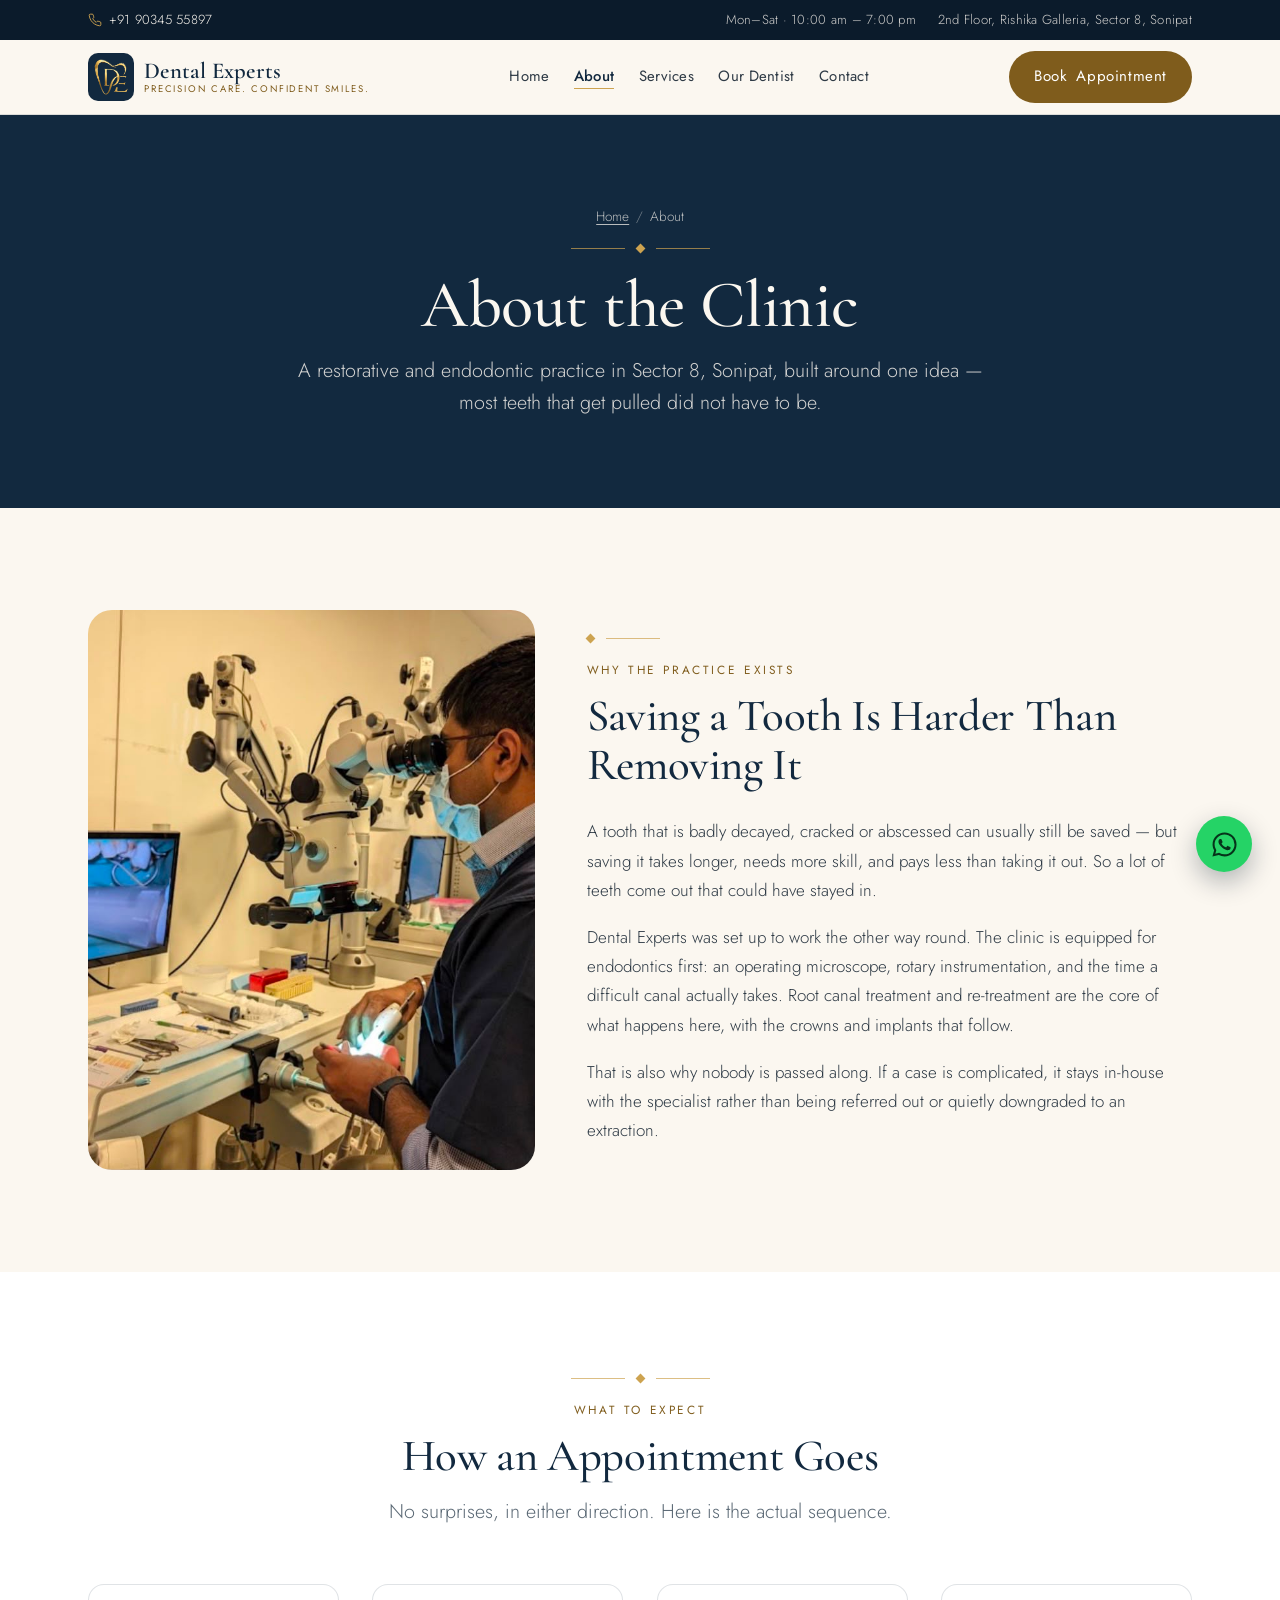
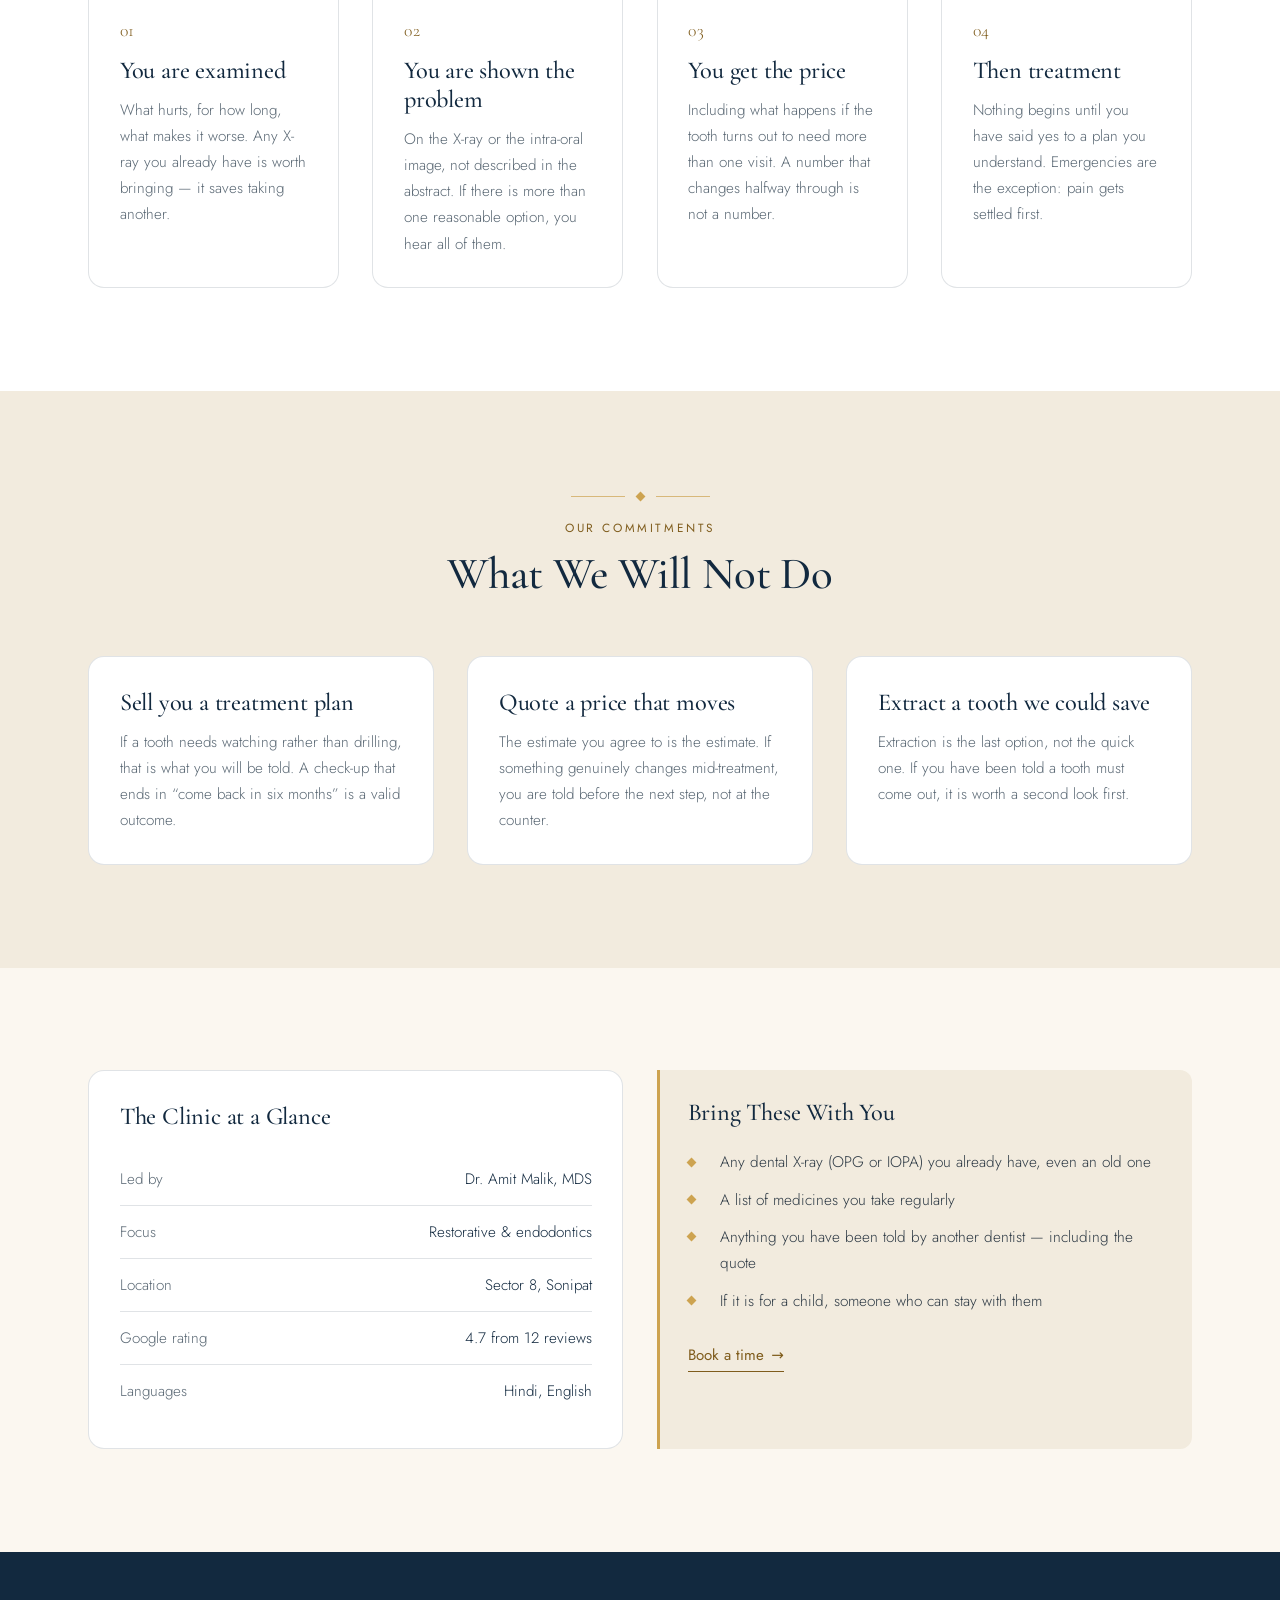
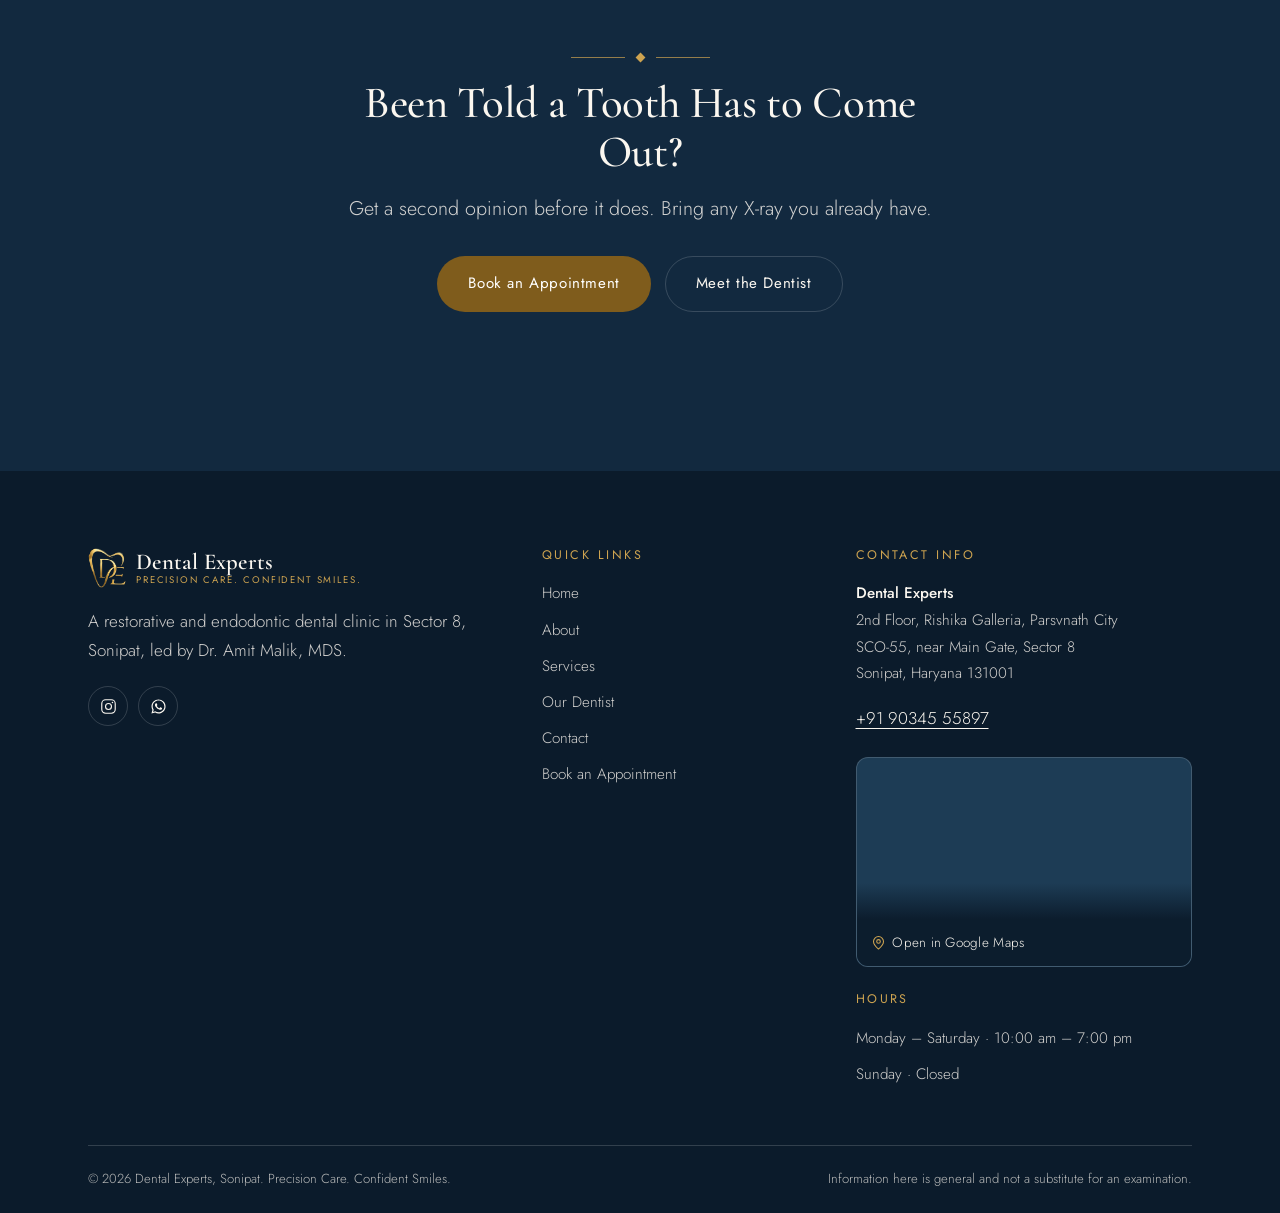
==== about.html @ a430b3c4 "Stop the header crowding on phones Brand + "Book Appointment" + burger came to more than a phone vie" ====
<!DOCTYPE html>
<html lang="en">
<head>
<meta charset="utf-8">
<meta name="viewport" content="width=device-width, initial-scale=1">
<title>About Dental Experts | Sector 8, Sonipat</title>
<meta name="description" content="A restorative and endodontic dental clinic in Sector 8, Sonipat. How we work and what a first appointment looks like.">
<meta name="theme-color" content="#12293F">
<link rel="canonical" href="https://sonipatdentalexperts.com/about.html">

<meta property="og:type" content="website">
<meta property="og:site_name" content="Dental Experts">
<meta property="og:title" content="About Dental Experts | Sector 8, Sonipat">
<meta property="og:description" content="A restorative and endodontic dental clinic in Sector 8, Sonipat. How we work and what a first appointment looks like.">
<meta property="og:url" content="https://sonipatdentalexperts.com/about.html">
<meta property="og:image" content="https://sonipatdentalexperts.com/assets/img/og-card.png">
<meta property="og:image:width" content="1200">
<meta property="og:image:height" content="630">
<meta name="twitter:card" content="summary_large_image">
<meta name="twitter:title" content="About Dental Experts | Sector 8, Sonipat">
<meta name="twitter:description" content="A restorative and endodontic dental clinic in Sector 8, Sonipat. How we work and what a first appointment looks like.">
<meta name="twitter:image" content="https://sonipatdentalexperts.com/assets/img/og-card.png">

<link rel="icon" href="assets/img/favicon.png" sizes="48x48">
<link rel="apple-touch-icon" href="assets/img/apple-touch-icon.png">

<!-- Marks that scripting is live. The scroll-reveal CSS is gated on this, so
     if JS never runs the page renders normally instead of staying blank. -->
<script>document.documentElement.className += ' js';</script>

<link rel="preconnect" href="https://fonts.googleapis.com">
<link rel="preconnect" href="https://fonts.gstatic.com" crossorigin>
<link rel="stylesheet" href="https://fonts.googleapis.com/css2?family=Cormorant+Garamond:ital,wght@0,400;0,500;0,600;1,400&family=Jost:wght@300;400;500&display=swap">
<link rel="stylesheet" href="assets/css/site.css">
<script src="assets/js/config.js" defer></script>
<script src="assets/js/site.js" defer></script>

<script type="application/ld+json">
{
  "@context": "https://schema.org",
  "@type": "BreadcrumbList",
  "itemListElement": [
    { "@type": "ListItem", "position": 1, "name": "Home", "item": "https://sonipatdentalexperts.com/" },
    { "@type": "ListItem", "position": 2, "name": "About", "item": "https://sonipatdentalexperts.com/about.html" }
  ]
}
</script>
</head>

<body>
<!-- Icon sprite. The five-star row repeats a dozen times across the site;
     defining the path once and referencing it keeps the markup readable. -->
<svg width="0" height="0" style="position:absolute" aria-hidden="true" focusable="false">
  <symbol id="i-star" viewBox="0 0 20 20"><path d="m10 1.6 2.6 5.3 5.8.8-4.2 4.1 1 5.8-5.2-2.7-5.2 2.7 1-5.8L1.6 7.7l5.8-.8L10 1.6Z"/></symbol>
</svg>
<a class="skip" href="#main">Skip to content</a>

<!-- ===================== TOP BAR ===================== -->
<div class="topbar">
  <div class="shell">
    <a href="tel:+919034555897">
      <svg viewBox="0 0 24 24" fill="none" stroke="currentColor" stroke-width="1.6" aria-hidden="true"><path d="M22 16.9v3a2 2 0 0 1-2.2 2 19.8 19.8 0 0 1-8.6-3.1 19.5 19.5 0 0 1-6-6A19.8 19.8 0 0 1 2.1 4.2 2 2 0 0 1 4.1 2h3a2 2 0 0 1 2 1.7c.1 1 .4 1.9.7 2.8a2 2 0 0 1-.5 2.1L8.1 9.9a16 16 0 0 0 6 6l1.3-1.3a2 2 0 0 1 2.1-.4c.9.3 1.8.6 2.8.7a2 2 0 0 1 1.7 2Z"/></svg>
      +91 90345 55897
    </a>
    <div class="tb-r">
      <span>Mon&ndash;Sat &middot; 10:00 am &ndash; 7:00 pm</span>
      <span>2nd Floor, Rishika Galleria, Sector 8, Sonipat</span>
    </div>
  </div>
</div>

<!-- ===================== HEADER ===================== -->
<header class="hdr">
  <div class="shell">
    <a class="brand" href="index.html" aria-label="Dental Experts &mdash; home">
      <img class="brand-mark" src="assets/img/logo-mark.png" alt="" width="128" height="135" decoding="async">
      <span class="brand-tx"><b>Dental Experts</b><span>Precision Care. Confident Smiles.</span></span>
    </a>

    <nav class="nav" aria-label="Main">
      <a href="index.html" data-nav="home">Home</a>
      <a href="about.html" data-nav="about" aria-current="page">About</a>
      <a href="services.html" data-nav="services">Services</a>
      <a href="founder.html" data-nav="founder">Our Dentist</a>
      <a href="contact.html" data-nav="contact">Contact</a>
    </nav>

    <a class="btn btn-gold hdr-cta" href="contact.html#book" aria-label="Book Appointment" style="min-height:46px;padding:12px 24px">Book<span class="cta-rest"> Appointment</span></a>

    <button class="burger" id="drawer-open" type="button" aria-expanded="false" aria-controls="drawer" aria-label="Open menu">
      <i></i><i></i><i></i>
    </button>
  </div>
</header>

<!-- ===================== DRAWER ===================== -->
<div class="drawer" id="drawer" aria-hidden="true" role="dialog" aria-modal="true" aria-label="Site menu">
  <div class="drawer-top">
    <span class="brand">
      <img class="brand-mark" src="assets/img/logo-mark.png" alt="" width="128" height="135" decoding="async">
      <span class="brand-tx"><b>Dental Experts</b><span>Precision Care. Confident Smiles.</span></span>
    </span>
    <button class="drawer-close" id="drawer-close" type="button" aria-label="Close menu">&times;</button>
  </div>

  <nav class="drawer-nav" aria-label="Main">
    <a href="index.html" data-dnav="home">Home</a>
    <a href="about.html" data-dnav="about" aria-current="page">About</a>
    <a href="services.html" data-dnav="services">Services</a>
    <a href="founder.html" data-dnav="founder">Our Dentist</a>
    <a href="contact.html" data-dnav="contact">Contact</a>
  </nav>

  <div class="drawer-foot">
    <a href="tel:+919034555897">+91 90345 55897</a>
    <span>2nd Floor, Rishika Galleria, Sector 8, Sonipat</span>
    <a href="https://www.instagram.com/dentalexperts.sonipat/" target="_blank" rel="noopener">Instagram</a>
  </div>
</div>

<main id="main">

  <section class="banner">
    <div class="shell">
      <p class="crumb"><a href="index.html">Home</a><i>/</i>About</p>
      <div class="orn" aria-hidden="true"><i></i></div>
      <h1 class="d1">About the Clinic</h1>
      <p class="lede">A restorative and endodontic practice in Sector 8, Sonipat, built around one idea &mdash; most teeth that get pulled did not have to be.</p>
    </div>
  </section>

  <!-- ===================== STORY ===================== -->
  <section class="band bg-ivory">
    <div class="shell">
      <div class="team rev">
        <figure class="team-fig">
          <img src="assets/img/clinic-microscope.jpg" alt="Dr. Amit Malik working at the dental operating microscope" width="1170" height="867" fetchpriority="high" style="aspect-ratio:4/5">
        </figure>

        <div>
          <div class="orn orn-l" aria-hidden="true"><i></i></div>
          <p class="eyebrow">Why the practice exists</p>
          <h2 class="d2" style="margin-bottom:.6em">Saving a Tooth Is Harder Than Removing It</h2>
          <p>A tooth that is badly decayed, cracked or abscessed can usually still be saved &mdash; but saving it takes longer, needs more skill, and pays less than taking it out. So a lot of teeth come out that could have stayed in.</p>
          <p>Dental Experts was set up to work the other way round. The clinic is equipped for endodontics first: an operating microscope, rotary instrumentation, and the time a difficult canal actually takes. Root canal treatment and re-treatment are the core of what happens here, with the crowns and implants that follow.</p>
          <p>That is also why nobody is passed along. If a case is complicated, it stays in-house with the specialist rather than being referred out or quietly downgraded to an extraction.</p>
        </div>
      </div>
    </div>
  </section>

  <!-- ===================== HOW A VISIT GOES ===================== -->
  <section class="band bg-white">
    <div class="shell">
      <div class="sec-head rev">
        <div class="orn" aria-hidden="true"><i></i></div>
        <p class="eyebrow">What to expect</p>
        <h2 class="d2">How an Appointment Goes</h2>
        <p class="lede">No surprises, in either direction. Here is the actual sequence.</p>
      </div>

      <div class="grid g-4">
        <article class="card rev">
          <span class="card-num">01</span>
          <h3 class="d3" style="margin-top:.4em">You are examined</h3>
          <p>What hurts, for how long, what makes it worse. Any X-ray you already have is worth bringing &mdash; it saves taking another.</p>
        </article>
        <article class="card rev">
          <span class="card-num">02</span>
          <h3 class="d3" style="margin-top:.4em">You are shown the problem</h3>
          <p>On the X-ray or the intra-oral image, not described in the abstract. If there is more than one reasonable option, you hear all of them.</p>
        </article>
        <article class="card rev">
          <span class="card-num">03</span>
          <h3 class="d3" style="margin-top:.4em">You get the price</h3>
          <p>Including what happens if the tooth turns out to need more than one visit. A number that changes halfway through is not a number.</p>
        </article>
        <article class="card rev">
          <span class="card-num">04</span>
          <h3 class="d3" style="margin-top:.4em">Then treatment</h3>
          <p>Nothing begins until you have said yes to a plan you understand. Emergencies are the exception: pain gets settled first.</p>
        </article>
      </div>
    </div>
  </section>

  <!-- ===================== WHAT WE WON'T DO ===================== -->
  <section class="band bg-stone">
    <div class="shell">
      <div class="sec-head rev">
        <div class="orn" aria-hidden="true"><i></i></div>
        <p class="eyebrow">Our commitments</p>
        <h2 class="d2">What We Will Not Do</h2>
      </div>

      <div class="grid g-3">
        <article class="card rev">
          <h3 class="d3">Sell you a treatment plan</h3>
          <p>If a tooth needs watching rather than drilling, that is what you will be told. A check-up that ends in &ldquo;come back in six months&rdquo; is a valid outcome.</p>
        </article>
        <article class="card rev">
          <h3 class="d3">Quote a price that moves</h3>
          <p>The estimate you agree to is the estimate. If something genuinely changes mid-treatment, you are told before the next step, not at the counter.</p>
        </article>
        <article class="card rev">
          <h3 class="d3">Extract a tooth we could save</h3>
          <p>Extraction is the last option, not the quick one. If you have been told a tooth must come out, it is worth a second look first.</p>
        </article>
      </div>
    </div>
  </section>

  <!-- ===================== PRACTICAL ===================== -->
  <section class="band bg-ivory">
    <div class="shell">
      <div class="grid g-2 rev">
        <div class="card">
          <h3 class="d3" style="margin-bottom:.9em">The Clinic at a Glance</h3>
          <dl class="rows">
            <div><dt>Led by</dt><dd>Dr. Amit Malik, MDS</dd></div>
            <div><dt>Focus</dt><dd>Restorative &amp; endodontics</dd></div>
            <div><dt>Location</dt><dd>Sector 8, Sonipat</dd></div>
            <div><dt>Google rating</dt><dd>4.7 from 12 reviews</dd></div>
            <div><dt>Languages</dt><dd>Hindi, English</dd></div>
          </dl>
        </div>

        <div class="panel">
          <h3 class="d3" style="margin-bottom:.9em">Bring These With You</h3>
          <ul class="ticks">
            <li>Any dental X-ray (OPG or IOPA) you already have, even an old one</li>
            <li>A list of medicines you take regularly</li>
            <li>Anything you have been told by another dentist &mdash; including the quote</li>
            <li>If it is for a child, someone who can stay with them</li>
          </ul>
          <p style="margin-top:1.6rem"><a class="link-a" href="contact.html#book">Book a time</a></p>
        </div>
      </div>
    </div>
  </section>

  <section class="band bg-navy">
    <div class="shell">
      <div class="sec-head rev">
        <div class="orn" aria-hidden="true"><i></i></div>
        <h2 class="d2">Been Told a Tooth Has to Come Out?</h2>
        <p class="lede">Get a second opinion before it does. Bring any X-ray you already have.</p>
        <p style="margin-top:2rem;display:flex;flex-wrap:wrap;gap:14px;justify-content:center">
          <a class="btn btn-gold" href="contact.html#book">Book an Appointment</a>
          <a class="btn btn-line" href="founder.html">Meet the Dentist</a>
        </p>
      </div>
    </div>
  </section>

</main>
<!-- ===================== FOOTER ===================== -->
<footer class="foot">
  <div class="shell">
    <div class="foot-grid">
      <div>
        <a class="brand" href="index.html">
          <img class="brand-mark" src="assets/img/logo-mark.png" alt="" width="128" height="135" decoding="async">
          <span class="brand-tx"><b>Dental Experts</b><span>Precision Care. Confident Smiles.</span></span>
        </a>
        <p style="max-width:38ch">A restorative and endodontic dental clinic in Sector 8, Sonipat, led by Dr.&nbsp;Amit Malik, MDS.</p>
        <div class="socials">
          <a href="https://www.instagram.com/dentalexperts.sonipat/" target="_blank" rel="noopener" aria-label="Dental Experts on Instagram">
            <svg viewBox="0 0 24 24" fill="none" stroke="currentColor" stroke-width="1.6" aria-hidden="true"><rect x="2.5" y="2.5" width="19" height="19" rx="5.5"/><circle cx="12" cy="12" r="4.2"/><circle cx="17.6" cy="6.4" r="1.1" fill="currentColor" stroke="none"/></svg>
          </a>
          <a href="https://wa.me/919034555897?text=Hello%20Dental%20Experts%2C%20I%20would%20like%20to%20book%20an%20appointment." target="_blank" rel="noopener" aria-label="Message Dental Experts on WhatsApp">
            <svg viewBox="0 0 24 24" fill="currentColor" aria-hidden="true"><path d="M12.04 2C6.58 2 2.13 6.45 2.13 11.91c0 1.75.46 3.45 1.32 4.95L2 22l5.25-1.38a9.9 9.9 0 0 0 4.79 1.22h.01c5.46 0 9.91-4.45 9.91-9.91 0-2.65-1.03-5.14-2.9-7.01A9.82 9.82 0 0 0 12.04 2Zm0 18.15h-.01a8.2 8.2 0 0 1-4.19-1.15l-.3-.18-3.12.82.83-3.04-.2-.31a8.2 8.2 0 0 1-1.26-4.38c0-4.54 3.7-8.24 8.25-8.24 2.2 0 4.27.86 5.83 2.42a8.2 8.2 0 0 1 2.41 5.83c0 4.54-3.7 8.23-8.24 8.23Zm4.52-6.16c-.25-.12-1.47-.72-1.69-.81-.23-.08-.39-.12-.56.13-.16.24-.64.8-.79.97-.14.16-.29.18-.54.06-.25-.12-1.05-.39-1.99-1.23-.74-.66-1.23-1.47-1.38-1.72-.14-.25-.01-.38.11-.5.11-.11.25-.29.37-.43.13-.15.17-.25.25-.41.08-.17.04-.31-.02-.43-.06-.12-.56-1.34-.76-1.84-.2-.48-.4-.42-.56-.43h-.47c-.17 0-.43.06-.66.31-.22.25-.87.85-.87 2.07s.89 2.4 1.02 2.56c.12.17 1.75 2.67 4.23 3.74.59.26 1.05.41 1.41.52.59.19 1.13.16 1.56.1.48-.07 1.47-.6 1.68-1.18.21-.58.21-1.08.14-1.18-.06-.11-.22-.17-.47-.29Z"/></svg>
          </a>
        </div>
      </div>

      <div>
        <h3>Quick Links</h3>
        <ul class="foot-links">
          <li><a href="index.html">Home</a></li>
          <li><a href="about.html">About</a></li>
          <li><a href="services.html">Services</a></li>
          <li><a href="founder.html">Our Dentist</a></li>
          <li><a href="contact.html">Contact</a></li>
          <li><a href="contact.html#book">Book an Appointment</a></li>
        </ul>
      </div>

      <div>
        <h3>Contact Info</h3>
        <address>
          <strong style="color:var(--ivory);font-weight:500">Dental Experts</strong><br>
          <a class="foot-addr" href="https://www.google.com/maps/search/?api=1&amp;query=Dental+Experts%2C+Rishika+Galleria%2C+Sector+8%2C+Sonipat%2C+Haryana+131001" target="_blank" rel="noopener">
            2nd Floor, Rishika Galleria, Parsvnath City<br>
            SCO-55, near Main Gate, Sector 8<br>
            Sonipat, Haryana 131001
          </a>
        </address>
        <p style="margin-top:1em"><a href="tel:+919034555897">+91 90345 55897</a></p>

        <!-- Location card.
             The whole card is one link to Google Maps, so the embed inside must
             not take the click or a second tab stop: pointer-events:none in the
             CSS, aria-hidden + tabindex="-1" here. loading="lazy" keeps the
             third-party request off the wire until the footer is reached. -->
        <a class="foot-map"
           href="https://www.google.com/maps/search/?api=1&amp;query=Dental+Experts%2C+Rishika+Galleria%2C+Sector+8%2C+Sonipat%2C+Haryana+131001"
           target="_blank" rel="noopener"
           aria-label="Open in Google Maps &mdash; Dental Experts, Sector 8, Sonipat">
          <iframe
            src="https://www.google.com/maps?q=Dental%20Experts%2C%20Rishika%20Galleria%2C%20Sector%208%2C%20Sonipat%2C%20Haryana%20131001&amp;output=embed"
            title="Map of Dental Experts, Sector 8, Sonipat"
            aria-hidden="true" tabindex="-1"
            loading="lazy" referrerpolicy="no-referrer-when-downgrade"></iframe>
          <span class="foot-map-cta">
            <svg viewBox="0 0 24 24" fill="none" stroke="currentColor" stroke-width="1.7" stroke-linecap="round" stroke-linejoin="round" aria-hidden="true"><path d="M20 10.5c0 5.5-8 12-8 12s-8-6.5-8-12a8 8 0 0 1 16 0Z"/><circle cx="12" cy="10.3" r="2.9"/></svg>
            Open in Google Maps
          </span>
        </a>
        <h3 style="margin-top:2em">Hours</h3>
        <ul class="foot-links">
          <li>Monday &ndash; Saturday &middot; 10:00 am &ndash; 7:00 pm</li>
          <li>Sunday &middot; Closed</li>
        </ul>
      </div>
    </div>

    <div class="foot-bar">
      <span>&copy; 2026 Dental Experts, Sonipat. Precision Care. Confident Smiles.</span>
      <span>Information here is general and not a substitute for an examination.</span>
    </div>
  </div>
</footer>

<a class="wa-float" href="https://wa.me/919034555897?text=Hello%20Dental%20Experts%2C%20I%20would%20like%20to%20book%20an%20appointment."
   target="_blank" rel="noopener" aria-label="Message Dental Experts on WhatsApp">
  <svg viewBox="0 0 24 24" fill="currentColor" aria-hidden="true">
    <path d="M12.04 2C6.58 2 2.13 6.45 2.13 11.91c0 1.75.46 3.45 1.32 4.95L2 22l5.25-1.38a9.9 9.9 0 0 0 4.79 1.22h.01c5.46 0 9.91-4.45 9.91-9.91 0-2.65-1.03-5.14-2.9-7.01A9.82 9.82 0 0 0 12.04 2Zm0 18.15h-.01a8.2 8.2 0 0 1-4.19-1.15l-.3-.18-3.12.82.83-3.04-.2-.31a8.2 8.2 0 0 1-1.26-4.38c0-4.54 3.7-8.24 8.25-8.24 2.2 0 4.27.86 5.83 2.42a8.2 8.2 0 0 1 2.41 5.83c0 4.54-3.7 8.23-8.24 8.23Zm4.52-6.16c-.25-.12-1.47-.72-1.69-.81-.23-.08-.39-.12-.56.13-.16.24-.64.8-.79.97-.14.16-.29.18-.54.06-.25-.12-1.05-.39-1.99-1.23-.74-.66-1.23-1.47-1.38-1.72-.14-.25-.01-.38.11-.5.11-.11.25-.29.37-.43.13-.15.17-.25.25-.41.08-.17.04-.31-.02-.43-.06-.12-.56-1.34-.76-1.84-.2-.48-.4-.42-.56-.43h-.47c-.17 0-.43.06-.66.31-.22.25-.87.85-.87 2.07s.89 2.4 1.02 2.56c.12.17 1.75 2.67 4.23 3.74.59.26 1.05.41 1.41.52.59.19 1.13.16 1.56.1.48-.07 1.47-.6 1.68-1.18.21-.58.21-1.08.14-1.18-.06-.11-.22-.17-.47-.29Z"/>
  </svg>
</a>

</body>
</html>
---- assets/css/site.css ----
/* ==========================================================================
   DENTAL EXPERTS — Sonipat
   Design system. One stylesheet, no framework, no build step.

   Visual direction is taken from gelosdentistry.com: a classical serif for
   display, a warm off-white ground, a metallic accent, generous section
   rhythm and 10-16px card radii. The palette is not theirs — brown/gold reads
   spa, and this is a clinic — so the warmth is carried by brass over a deep
   navy, which is the most trusted ground in healthcare.
   ========================================================================== */

/* -- 1. Tokens ------------------------------------------------------------ */
:root {
  /* Navy — the brand ground. */
  --navy:       #12293F;
  --navy-deep:  #0B1B2B;
  --navy-soft:  #1D3C55;
  --navy-line:  rgba(255, 255, 255, .16);

  /* Ivory — warm, never a clinical pure white for large fields. */
  --ivory:      #FBF7F0;
  --stone:      #F2EBDE;
  --white:      #FFFFFF;
  --line:       rgba(18, 41, 63, .13);

  /* Brass — the accent.
     --gold is the decorative tone: ornaments, rules, icon strokes, and large
     display text only (3:1 graphics/large-text threshold).
     --gold-ink is the same hue pushed deep enough to carry small text and to
     sit under white button labels. Never swap one for the other. */
  --gold:       #CDA350;
  --gold-ink:   #7F5C1C;
  --gold-deep:  #6E4F17;

  /* Text */
  --body:       #2E3A45;
  --muted:      #5A6874;
  --on-navy:    rgba(251, 247, 240, .82);

  /* WhatsApp. --wa carries white label text; --wa-brand is the true brand
     green at 3.09:1, used only for the icon-only floating button. */
  --wa:         #0F7F42;
  --wa-brand:   #25D366;

  /* Geometry — Gelos leans on 10/12/14/16px radii. */
  --r-sm:  8px;
  --r-md:  12px;
  --r-lg:  16px;
  --r-xl:  24px;
  --r-pill: 999px;

  --pad:  clamp(20px, 4vw, 48px);
  --gap:  clamp(20px, 2.6vw, 34px);
  --band: clamp(64px, 8vw, 116px);
  --maxw: 1200px;

  --ease: cubic-bezier(.22, .61, .36, 1);
  --shadow-sm: 0 2px 10px rgba(11, 27, 43, .06);
  --shadow-md: 0 10px 34px rgba(11, 27, 43, .10);
}

/* -- 2. Reset & base ------------------------------------------------------ */
*, *::before, *::after { box-sizing: border-box; }

html {
  -webkit-text-size-adjust: 100%;
  scroll-behavior: smooth;
  scroll-padding-top: 108px;   /* clears the sticky header on anchor jumps */
}

body {
  margin: 0;
  background: var(--ivory);
  color: var(--body);
  font-family: 'Jost', ui-sans-serif, system-ui, -apple-system,
               'Segoe UI', Roboto, 'Helvetica Neue', Arial, sans-serif;
  font-size: clamp(15.5px, .4vw + 14.2px, 17px);
  font-weight: 300;
  line-height: 1.72;
  -webkit-font-smoothing: antialiased;
}

img, svg, video { display: block; max-width: 100%; }
img { height: auto; }
a { color: inherit; text-underline-offset: .22em; }

:focus-visible { outline: 3px solid var(--gold-ink); outline-offset: 3px; border-radius: 4px; }
::selection { background: var(--navy); color: var(--ivory); }

.sr-only {
  position: absolute; width: 1px; height: 1px;
  padding: 0; margin: -1px; overflow: hidden;
  clip: rect(0 0 0 0); clip-path: inset(50%); white-space: nowrap;
}
.skip {
  position: absolute; left: 50%; top: 0; z-index: 200;
  transform: translate(-50%, -140%);
  background: var(--white); color: var(--navy);
  padding: 14px 24px; border-radius: 0 0 var(--r-md) var(--r-md);
  font-weight: 500; text-decoration: none;
  transition: transform .2s var(--ease);
}
.skip:focus { transform: translate(-50%, 0); }

/* -- 3. Typography -------------------------------------------------------- */
h1, h2, h3, h4 {
  margin: 0;
  font-family: 'Cormorant Garamond', 'Iowan Old Style', Georgia, serif;
  font-weight: 500;
  line-height: 1.14;
  letter-spacing: -.008em;
  color: var(--navy);
}

.d1 { font-size: clamp(2.5rem, 5.2vw, 4.3rem); line-height: 1.05; }
.d2 { font-size: clamp(1.95rem, 3.5vw, 3rem);  line-height: 1.1; }
.d3 { font-size: clamp(1.4rem, 1.9vw, 1.85rem); line-height: 1.2; }

/* Sub-headings inside cards revert to the sans, as Gelos does. */
.h-sans {
  font-family: 'Jost', ui-sans-serif, system-ui, sans-serif;
  font-weight: 500;
  letter-spacing: .002em;
  line-height: 1.35;
}

p { margin: 0 0 1.05em; }
p:last-child { margin-bottom: 0; }
strong, b { font-weight: 500; }

.lede { font-size: clamp(1.02rem, .7vw + .86rem, 1.24rem); line-height: 1.62; color: var(--muted); }
.eyebrow {
  font-family: 'Jost', sans-serif;
  font-size: .74rem; font-weight: 400; letter-spacing: .22em;
  text-transform: uppercase; color: var(--gold-ink); margin: 0 0 1em;
}
.muted { color: var(--muted); }

/* -- 4. Layout ------------------------------------------------------------ */
.shell { width: 100%; max-width: var(--maxw); margin-inline: auto; padding-inline: var(--pad); }
.band  { padding-block: var(--band); }
.band-tight { padding-block: clamp(44px, 5.5vw, 76px); }

.bg-ivory { background: var(--ivory); }
.bg-white { background: var(--white); }
.bg-stone { background: var(--stone); }
.bg-navy  { background: var(--navy); color: var(--ivory); }
.bg-navy h1, .bg-navy h2, .bg-navy h3, .bg-navy h4 { color: var(--ivory); }
.bg-navy p, .bg-navy .lede { color: var(--on-navy); }
.bg-navy .eyebrow { color: var(--gold); }

.grid { display: grid; gap: var(--gap); }
.g-2 { grid-template-columns: repeat(2, 1fr); }
.g-3 { grid-template-columns: repeat(3, 1fr); }
.g-4 { grid-template-columns: repeat(4, 1fr); }

/* -- 5. Ornaments & section heads ----------------------------------------- */
/* Small brass diamond flanked by rules — the classical-serif register needs a
   mark of its own, and this is the one motif that repeats. */
.orn { display: flex; align-items: center; justify-content: center; gap: 12px; margin-bottom: 18px; }
.orn::before, .orn::after {
  content: ''; width: clamp(26px, 5vw, 54px); height: 1px;
  background: var(--gold); opacity: .7;
}
.orn i { width: 7px; height: 7px; background: var(--gold); transform: rotate(45deg); flex: none; }
.orn-l { justify-content: flex-start; }
.orn-l::before { display: none; }

.sec-head { max-width: 62ch; margin-inline: auto; text-align: center; margin-bottom: clamp(34px, 4.4vw, 62px); }
.sec-head .lede { margin-top: .9rem; }
.sec-head-l { text-align: left; margin-inline: 0; }

/* -- 6. Buttons ----------------------------------------------------------- */
.btn {
  --bg: var(--navy);
  --fg: var(--ivory);
  display: inline-flex; align-items: center; justify-content: center; gap: .6em;
  min-height: 50px; padding: 14px 30px;
  border: 1px solid transparent; border-radius: var(--r-pill);
  background: var(--bg); color: var(--fg);
  font-family: 'Jost', sans-serif; font-size: .94rem; font-weight: 400; letter-spacing: .04em;
  text-decoration: none; cursor: pointer;
  transition: transform .22s var(--ease), background-color .22s var(--ease),
              box-shadow .22s var(--ease), color .22s var(--ease);
}
.btn:hover { transform: translateY(-2px); box-shadow: var(--shadow-md); }
.btn:active { transform: translateY(0); }

/* Brass fill uses --gold-ink, not --gold: white on --gold is only 2.4:1. */
.btn-gold  { --bg: var(--gold-ink); --fg: #fff; }
.btn-gold:hover { --bg: var(--gold-deep); }
.btn-light { --bg: var(--white); --fg: var(--navy); }
.btn-wa    { --bg: var(--wa); --fg: #fff; }
.btn-line  { --bg: transparent; --fg: var(--navy); border-color: rgba(18,41,63,.28); }
.btn-line:hover { --bg: var(--navy); --fg: var(--ivory); border-color: var(--navy); }
.bg-navy .btn-line { --fg: var(--ivory); border-color: var(--navy-line); }
.bg-navy .btn-line:hover { --bg: var(--ivory); --fg: var(--navy); border-color: var(--ivory); }

.link-a {
  display: inline-flex; align-items: center; gap: .5em; min-height: 24px;
  font-size: .94rem; font-weight: 400; color: var(--gold-ink);
  text-decoration: none; border-bottom: 1px solid currentColor; padding-bottom: 2px;
}
.link-a::after { content: '\2192'; transition: transform .22s var(--ease); }
.link-a:hover::after { transform: translateX(3px); }
.bg-navy .link-a { color: var(--gold); }

/* -- 7. Top bar, header, nav ---------------------------------------------- */
.topbar { background: var(--navy-deep); color: var(--on-navy); font-size: .82rem; letter-spacing: .02em; }
.topbar .shell {
  display: flex; flex-wrap: wrap; align-items: center;
  justify-content: space-between; gap: 6px 24px; min-height: 40px; padding-block: 7px;
}
.topbar a { color: var(--ivory); text-decoration: none; display: inline-flex; align-items: center; min-height: 24px; gap: .5em; }
.topbar a:hover { text-decoration: underline; }
.topbar svg { width: 14px; height: 14px; flex: none; color: var(--gold); }
.topbar .tb-r { display: flex; flex-wrap: wrap; align-items: center; gap: 6px 22px; }

.hdr {
  position: sticky; top: 0; z-index: 90;
  background: rgba(251, 247, 240, .92);
  -webkit-backdrop-filter: blur(14px) saturate(150%);
  backdrop-filter: blur(14px) saturate(150%);
  border-bottom: 1px solid var(--line);
  transition: box-shadow .24s var(--ease);
}
.hdr.stuck { box-shadow: var(--shadow-sm); }
.hdr .shell { display: flex; align-items: center; justify-content: space-between; gap: 18px; min-height: 74px; padding-block: 10px; }

.brand { display: inline-flex; align-items: center; gap: .6em; text-decoration: none; color: var(--navy); }
.brand svg, .brand-mark { width: 38px; height: auto; flex: none; }
.brand-tx { display: grid; line-height: 1.1; }
.brand-tx b { font-family: 'Cormorant Garamond', Georgia, serif; font-size: 1.42rem; font-weight: 600; letter-spacing: .01em; }
.brand-tx span { font-size: .6rem; font-weight: 400; letter-spacing: .19em; text-transform: uppercase; color: var(--gold-ink); }

.nav { display: flex; align-items: center; gap: clamp(14px, 1.9vw, 30px); }
.nav a {
  position: relative; font-size: .93rem; font-weight: 400; letter-spacing: .02em;
  color: var(--body); text-decoration: none;
  display: inline-flex; align-items: center; min-height: 40px;
}
.nav a::after {
  content: ''; position: absolute; left: 0; right: 0; bottom: 8px; height: 1px;
  background: var(--gold); transform: scaleX(0); transform-origin: left;
  transition: transform .24s var(--ease);
}
.nav a:hover::after, .nav a[aria-current='page']::after { transform: scaleX(1); }
.nav a[aria-current='page'] { color: var(--navy); font-weight: 500; }

.burger {
  display: none; width: 46px; height: 46px;
  align-items: center; justify-content: center; flex-direction: column; gap: 4px;
  border: 1px solid var(--line); border-radius: var(--r-sm); background: transparent; cursor: pointer;
}
.burger i { display: block; width: 18px; height: 1.5px; background: var(--navy); border-radius: 2px; }

/* Mobile drawer */
.drawer {
  position: fixed; inset: 0; z-index: 95;
  background: var(--navy-deep); color: var(--ivory);
  display: grid; grid-template-rows: auto 1fr auto;
  padding: 18px var(--pad) 32px;
  opacity: 0; visibility: hidden; transform: translateY(-10px);
  transition: opacity .3s var(--ease), transform .3s var(--ease), visibility 0s linear .3s;
}
.drawer[data-open='true'] { opacity: 1; visibility: visible; transform: none; transition-delay: 0s; }
.drawer-top { display: flex; align-items: center; justify-content: space-between; min-height: 60px; }
.drawer-top .brand { color: var(--ivory); }
.drawer-top .brand-tx span { color: var(--gold); }
.drawer-close {
  width: 46px; height: 46px; display: grid; place-items: center;
  border: 1px solid var(--navy-line); border-radius: var(--r-sm);
  background: transparent; color: inherit; font-size: 1.4rem; cursor: pointer;
}
.drawer-nav { align-self: center; display: grid; gap: 2px; }
.drawer-nav a {
  font-family: 'Cormorant Garamond', Georgia, serif;
  font-size: clamp(1.8rem, 7vw, 2.6rem); font-weight: 500;
  color: rgba(251,247,240,.88); text-decoration: none; padding: 10px 0; display: block;
}
.drawer-nav a[aria-current='page'] { color: var(--gold); }
.drawer-foot { display: grid; gap: 10px; padding-top: 22px; border-top: 1px solid var(--navy-line); font-size: .92rem; color: var(--on-navy); }
.drawer-foot a { color: var(--ivory); display: inline-flex; align-items: center; min-height: 24px; }

/* -- 8. Hero -------------------------------------------------------------- */
.hero { position: relative; overflow: clip; background: var(--ivory); }
.hero-grid {
  display: grid; grid-template-columns: 1.05fr .95fr;
  gap: clamp(30px, 5vw, 72px); align-items: center;
  padding-block: clamp(52px, 7vw, 104px);
}
.hero h1 { margin-bottom: 1.1rem; }
.hero .lede { max-width: 46ch; }
.hero-cta { display: flex; flex-wrap: wrap; gap: 14px; margin-top: clamp(26px, 3vw, 38px); }

.hero-fig { position: relative; margin: 0; isolation: isolate; }
.hero-fig img {
  width: 100%; aspect-ratio: 4 / 5; object-fit: cover; object-position: 50% 35%;
  border-radius: var(--r-xl);
}
/* Brass frame offset behind the photo. */
.hero-fig::before {
  content: ''; position: absolute; inset: 18px -18px -18px 18px;
  border: 1px solid var(--gold); border-radius: var(--r-xl); z-index: -1;
}

/* Stats strip */
.stats { display: grid; grid-template-columns: repeat(4, 1fr); gap: 1px; background: var(--line); border-radius: var(--r-lg); overflow: clip; }
.stat { background: var(--white); padding: clamp(20px, 2.4vw, 30px) 18px; text-align: center; }
.stat b {
  display: block; font-family: 'Cormorant Garamond', Georgia, serif;
  font-size: clamp(1.85rem, 3vw, 2.6rem); font-weight: 600; color: var(--navy);
  line-height: 1.05; margin-bottom: .2em;
}
.stat span { font-size: .84rem; letter-spacing: .07em; text-transform: uppercase; color: var(--muted); }

/* Inner-page banner */
.banner { background: var(--navy); color: var(--ivory); padding-block: clamp(56px, 7vw, 92px); text-align: center; }
.banner h1 { color: var(--ivory); }
.banner .lede { color: var(--on-navy); max-width: 58ch; margin-inline: auto; margin-top: .9rem; }
.crumb { font-size: .85rem; color: rgba(251,247,240,.72); margin-bottom: 1.2em; }
.crumb a { color: inherit; display: inline-flex; align-items: center; min-height: 24px; }
.crumb i { font-style: normal; opacity: .6; padding-inline: .5em; }

/* -- 9. Cards ------------------------------------------------------------- */
.card {
  position: relative; background: var(--white);
  border: 1px solid var(--line); border-radius: var(--r-lg);
  padding: clamp(22px, 2.4vw, 34px);
  transition: transform .24s var(--ease), box-shadow .24s var(--ease), border-color .24s var(--ease);
  overflow: clip;
}
.card p { color: var(--muted); font-size: .95rem; }
a.card { text-decoration: none; display: block; }
a.card:hover { transform: translateY(-4px); box-shadow: var(--shadow-md); border-color: rgba(193,151,79,.5); }

.ico {
  display: grid; place-items: center;
  width: 52px; height: 52px; margin-bottom: 18px;
  border-radius: var(--r-md); background: var(--stone); color: var(--gold-ink);
}
.ico svg { width: 25px; height: 25px; }
.bg-navy .ico { background: var(--navy-soft); color: var(--gold); }

.card h3 { margin-bottom: .5em; }
.card-num { font-family: 'Cormorant Garamond', Georgia, serif; font-size: 1.1rem; color: var(--gold-ink); letter-spacing: .04em; }

/* Service card with a top brass rule that draws on hover */
.svc-card::before {
  content: ''; position: absolute; left: 0; right: 0; top: 0; height: 2px;
  background: var(--gold); transform: scaleX(0); transform-origin: left;
  transition: transform .28s var(--ease);
}
.svc-card:hover::before { transform: scaleX(1); }

/* Contact method card */
.contact-card { text-align: center; }
.contact-card .ico { margin-inline: auto; }
.contact-card h3 { margin-bottom: .35em; }
.contact-card a { color: var(--navy); text-decoration: none; font-size: 1.02rem; display: inline-flex; align-items: center; min-height: 24px; }
.contact-card a:hover { color: var(--gold-ink); text-decoration: underline; }

/* Team / founder */
.team { display: grid; grid-template-columns: .85fr 1.15fr; gap: clamp(26px, 4vw, 60px); align-items: center; }
.team-fig { margin: 0; position: relative; }
.team-fig img { width: 100%; aspect-ratio: 4/5; object-fit: cover; object-position: 50% 20%; border-radius: var(--r-xl); }
.creds { list-style: none; margin: 0; padding: 0; display: grid; gap: 1px; background: var(--line); border-radius: var(--r-md); overflow: clip; }
.creds li { background: var(--white); display: grid; grid-template-columns: 128px 1fr; gap: 16px; padding: 14px 18px; font-size: .94rem; }
.creds b { font-weight: 400; color: var(--gold-ink); }
.bg-stone .creds li { background: var(--white); }

/* Quote / testimonial */
.quote { position: relative; }
.quote blockquote {
  margin: 0 0 18px; font-family: 'Cormorant Garamond', Georgia, serif;
  font-size: clamp(1.16rem, 1.5vw, 1.42rem); font-style: italic;
  line-height: 1.45; color: var(--navy);
}
.quote figcaption { font-size: .86rem; color: var(--muted); }
.stars { display: flex; gap: 3px; margin-bottom: 15px; color: var(--gold-ink); }
.stars svg { width: 15px; height: 15px; }

/* Bullet list */
.ticks { list-style: none; margin: 0; padding: 0; display: grid; gap: 11px; }
.ticks li { display: grid; grid-template-columns: 20px 1fr; gap: 12px; align-items: start; font-size: .96rem; }
.ticks li::before { content: ''; width: 7px; height: 7px; margin-top: .62em; background: var(--gold); transform: rotate(45deg); }

/* Definition rows */
.rows { margin: 0; }
.rows > div { display: grid; grid-template-columns: 1fr auto; gap: 14px; padding: 13px 0; border-bottom: 1px solid var(--line); font-size: .95rem; }
.rows > div:last-child { border-bottom: 0; }
.rows dt { color: var(--muted); margin: 0; }
.rows dd { margin: 0; text-align: right; color: var(--navy); }
.rows dd a { color: inherit; display: inline-flex; align-items: center; min-height: 24px; }
.bg-navy .rows > div { border-color: var(--navy-line); }
.bg-navy .rows dt { color: rgba(251,247,240,.7); }
.bg-navy .rows dd { color: var(--ivory); }

/* Accent panel (emergency / note) */
.panel {
  border-left: 3px solid var(--gold); background: var(--stone);
  border-radius: 0 var(--r-md) var(--r-md) 0; padding: clamp(20px, 2.2vw, 28px);
}
.panel h3 { margin-bottom: .5em; }
.panel p { color: var(--body); }

/* -- 10. Forms ------------------------------------------------------------ */
.form-card {
  background: var(--white); border: 1px solid var(--line);
  border-radius: var(--r-lg); padding: clamp(24px, 3vw, 42px);
  box-shadow: var(--shadow-sm);
}
.form-grid { display: grid; grid-template-columns: 1fr 1fr; gap: 16px 18px; }
.field { display: grid; gap: 7px; }
.field-full { grid-column: 1 / -1; }
.field > label { font-size: .85rem; font-weight: 400; color: var(--body); letter-spacing: .01em; }
.field .req { color: var(--gold-ink); }

.field input, .field select, .field textarea {
  width: 100%; min-height: 52px; padding: 14px 16px;
  border: 1px solid var(--line); border-radius: var(--r-md);
  background: var(--ivory); color: var(--navy);
  font: inherit; font-size: .96rem;
  transition: border-color .2s var(--ease), background-color .2s var(--ease), box-shadow .2s var(--ease);
}
.field textarea { min-height: 118px; resize: vertical; line-height: 1.6; }
.field input::placeholder, .field textarea::placeholder { color: #79848D; }
.field input:focus, .field select:focus, .field textarea:focus {
  border-color: var(--gold-ink); background: var(--white);
  box-shadow: 0 0 0 3px rgba(127, 92, 28, .14);
}
.field select {
  appearance: none;
  background-image: url("data:image/svg+xml,%3Csvg xmlns='http://www.w3.org/2000/svg' viewBox='0 0 12 8'%3E%3Cpath d='M1 1l5 5 5-5' stroke='%2312293F' stroke-width='1.5' fill='none' stroke-linecap='round'/%3E%3C/svg%3E");
  background-repeat: no-repeat; background-position: right 16px center; background-size: 12px;
  padding-right: 44px;
}
.consent {
  grid-column: 1 / -1;
  display: grid; grid-template-columns: 24px 1fr; gap: 12px; align-items: start;
  font-size: .85rem; line-height: 1.55; color: var(--muted); margin-top: 4px;
}
.consent input { width: 24px; height: 24px; min-height: 24px; margin: 0; padding: 0; accent-color: var(--navy); }
.form-note { margin-top: 14px; font-size: .8rem; color: var(--muted); line-height: 1.55; }

/* Click-to-load map.
   width:100% is load-bearing: without a definite width the aspect-ratio
   resolves against min-height instead and the box overflows narrow screens. */
.map-box {
  width: 100%; aspect-ratio: 16 / 8; min-height: 300px;
  display: grid; place-items: center;
  background: var(--stone); border: 1px solid var(--line);
  border-radius: var(--r-lg); text-align: center;
  padding: clamp(20px, 4vw, 34px); overflow: clip;
}
.map-box iframe { width: 100%; height: 100%; border: 0; display: block; }

/* -- 11. Footer ----------------------------------------------------------- */
.foot { background: var(--navy-deep); color: var(--on-navy); padding-block: clamp(52px, 6vw, 84px) 0; }
.foot h3 {
  font-family: 'Jost', sans-serif; font-size: .78rem; font-weight: 400;
  letter-spacing: .2em; text-transform: uppercase; color: var(--gold); margin-bottom: 1.5em;
}
.foot-grid { display: grid; grid-template-columns: 1.5fr 1fr 1.2fr; gap: var(--gap); }
.foot .brand { color: var(--ivory); margin-bottom: 1.2rem; }
.foot .brand-tx span { color: var(--gold); }
.foot-links { list-style: none; margin: 0; padding: 0; display: grid; gap: 10px; font-size: .95rem; }
.foot-links a { color: var(--on-navy); text-decoration: none; display: inline-flex; align-items: center; min-height: 24px; }
.foot-links a:hover { color: var(--ivory); text-decoration: underline; }
.foot address { font-style: normal; font-size: .95rem; line-height: 1.75; }
.foot address a, .foot p a { color: var(--ivory); display: inline-flex; align-items: center; min-height: 24px; }

.socials { display: flex; gap: 10px; margin-top: 1.3rem; }
.socials a {
  width: 40px; height: 40px; display: grid; place-items: center;
  border: 1px solid var(--navy-line); border-radius: 50%; color: var(--ivory);
  transition: background-color .2s var(--ease), border-color .2s var(--ease);
}
.socials a:hover { background: var(--gold-ink); border-color: var(--gold-ink); }
.socials svg { width: 17px; height: 17px; }

.foot-bar {
  margin-top: clamp(38px, 4.5vw, 60px);
  border-top: 1px solid var(--navy-line); padding-block: 22px;
  display: flex; flex-wrap: wrap; justify-content: space-between; gap: 8px 26px;
  font-size: .82rem; color: rgba(251,247,240,.72);
}

.wa-float {
  position: fixed; right: clamp(16px, 2.2vw, 28px); bottom: clamp(16px, 2.2vw, 28px);
  z-index: 80; width: 56px; height: 56px;
  display: grid; place-items: center; border-radius: 50%;
  background: var(--wa-brand); color: #06331A;
  box-shadow: 0 10px 26px rgba(11, 27, 43, .3);
  transition: transform .22s var(--ease);
}
.wa-float:hover { transform: scale(1.07); }
.wa-float svg { width: 29px; height: 29px; }

/* -- 12. Motion ----------------------------------------------------------- */
.js .rev { opacity: 0; transform: translateY(20px); transition: opacity .7s var(--ease), transform .7s var(--ease); }
.js .rev.in { opacity: 1; transform: none; }

@media (prefers-reduced-motion: reduce) {
  html { scroll-behavior: auto; }
  *, *::before, *::after {
    animation-duration: .001ms !important; animation-iteration-count: 1 !important;
    transition-duration: .001ms !important;
  }
  .js .rev { opacity: 1; transform: none; }
}

/* -- 13. Responsive ------------------------------------------------------- */
@media (max-width: 1040px) {
  .nav { display: none; }
  .burger { display: inline-flex; }
  .g-4 { grid-template-columns: repeat(2, 1fr); }
  .foot-grid { grid-template-columns: 1fr 1fr; }
  .team { grid-template-columns: 1fr; }
  .team-fig { max-width: 400px; }
}

@media (max-width: 900px) {
  .hero-grid { grid-template-columns: 1fr; }
  .hero-fig { order: -1; max-width: 460px; }
  .hero-fig img { aspect-ratio: 5/4; }
  .hero-fig::before { inset: 14px -14px -14px 14px; }
  .g-3 { grid-template-columns: repeat(2, 1fr); }
  .stats { grid-template-columns: repeat(2, 1fr); }
}

@media (max-width: 640px) {
  .g-2, .g-3, .g-4 { grid-template-columns: 1fr; }
  .form-grid { grid-template-columns: 1fr; }
  .foot-grid { grid-template-columns: 1fr; }
  .creds li { grid-template-columns: 1fr; gap: 2px; }
  .rows > div { grid-template-columns: 1fr; gap: 2px; }
  .rows dd { text-align: left; }
  .topbar .shell { justify-content: center; }
  .hdr .shell { min-height: 66px; }
  .brand svg, .brand-mark { width: 33px; }
  .brand-tx b { font-size: 1.24rem; }
  .hero-fig::before { display: none; }
}

/* Booking layout: form beside the hours/emergency aside.
   This lives in the stylesheet rather than an inline style on purpose — as an
   inline grid-template-columns it could not be overridden by the media query
   below, and the aside's "Call +91 …" button then forced ~46px of horizontal
   overflow on a 375px screen. */
.book-grid {
  display: grid;
  grid-template-columns: 1.15fr .85fr;
  gap: clamp(28px, 4vw, 64px);
  align-items: start;
}
@media (max-width: 980px) {
  .book-grid { grid-template-columns: 1fr; }
}

/* -- Footer location card -------------------------------------------------
   The address is a link to Google Maps, and the map beneath it is one large
   link to the same place. The embed itself is inert: pointer-events:none so
   the card's own click always wins instead of panning a 300px iframe, and
   aria-hidden + tabindex="-1" in the markup so it is not a second stop for
   keyboard and screen-reader users. */
.foot .foot-addr {
  /* Beats `.foot address a`, whose inline-flex would collapse the three
     address lines onto one. */
  display: block;
  min-height: 0;
  color: var(--on-navy);
  text-decoration: none;
}
.foot .foot-addr:hover,
.foot .foot-addr:focus-visible { color: var(--ivory); text-decoration: underline; }

.foot-map {
  position: relative;
  display: block;
  /* width:100% is load-bearing with aspect-ratio — without a definite width the
     ratio resolves against the height instead and the card overflows. */
  width: 100%;
  aspect-ratio: 16 / 10;
  margin-top: 1.5rem;
  border: 1px solid var(--navy-line);
  border-radius: var(--r-md);
  overflow: clip;
  background: var(--navy-soft);
  transition: border-color .22s var(--ease), transform .22s var(--ease);
}
.foot-map:hover { border-color: var(--gold); transform: translateY(-2px); }

.foot-map iframe {
  position: absolute; inset: 0;
  width: 100%; height: 100%;
  border: 0;
  pointer-events: none;
}

/* Label band. The scrim is heavy on purpose: Google's tiles have large white
   areas, and the ivory label has to clear 4.5:1 over the brightest of them
   (it measures ~9.7:1 against pure white under these stops). */
.foot-map-cta {
  position: absolute; left: 0; right: 0; bottom: 0;
  display: flex; align-items: center; gap: .5em;
  padding: 12px 14px;
  /* Solid behind the label, not a gradient. A gradient that fades across the
     text itself measured 4.27:1 at the top edge of the glyphs over a white
     map tile; a flat .94 band is 13.9:1 there. The feather is moved to
     ::before, above the text, where it costs nothing. */
  background: rgba(11, 27, 43, .94);
  color: var(--ivory);
  font-size: .84rem;
  letter-spacing: .02em;
}
.foot-map-cta svg { width: 15px; height: 15px; flex: none; color: var(--gold); }

/* Soft edge above the label band, so it does not read as a hard bar. */
.foot-map-cta::before {
  content: '';
  position: absolute; left: 0; right: 0; bottom: 100%;
  height: 36px;
  background: linear-gradient(to top, rgba(11, 27, 43, .94), rgba(11, 27, 43, 0));
  pointer-events: none;
}

/* Focus ring on dark fields.
   The global ring is --gold-ink, which is 5.7:1 on ivory but only 2.9:1 on the
   navy footer — under the 3:1 that 1.4.11 asks of a focus indicator. No single
   colour clears 3:1 on both grounds (--gold is 6.5:1 on navy but 2.5:1 on
   ivory), so the dark contexts get the lighter brass instead. */
.foot :focus-visible,
.bg-navy :focus-visible,
.banner :focus-visible,
.drawer :focus-visible,
.topbar :focus-visible {
  outline-color: var(--gold);
}

/* -- Google reviews -------------------------------------------------------
   Aggregate bar + verified review cards, after the pattern on mestroweb.in.
   The Google wordmark/logo appears in its nominative sense: it tells the
   reader where the reviews came from. */

.gr-summary {
  display: flex; flex-wrap: wrap; align-items: center; justify-content: center;
  gap: clamp(16px, 2.6vw, 40px);
  background: var(--white);
  border: 1px solid var(--line);
  border-radius: var(--r-lg);
  padding: clamp(20px, 2.4vw, 28px) clamp(22px, 3vw, 38px);
  margin-bottom: clamp(28px, 3.4vw, 44px);
}
.gr-score { display: flex; align-items: center; gap: 16px; }
.gr-score > b {
  font-family: 'Cormorant Garamond', Georgia, serif;
  font-size: clamp(2.3rem, 3.6vw, 3.1rem);
  font-weight: 600; color: var(--navy); line-height: 1;
}
.gr-score-meta { display: grid; gap: 5px; }
.gr-count { font-size: .86rem; color: var(--muted); }

.gr-div { width: 1px; align-self: stretch; min-height: 44px; background: var(--line); }

.gr-brand { display: flex; align-items: center; gap: 12px; }
.gr-brand > svg { width: 28px; height: 28px; flex: none; }
.gr-brand-tx { display: grid; gap: 2px; }
.gr-brand-tx b { font-weight: 500; font-size: .96rem; color: var(--navy); }
.gr-brand-tx span { font-size: .8rem; color: var(--muted); }

/* Fractional star row: a muted set underneath, the brass set clipped to the
   score on top. 4.7/5 is 94% — a row of five solid stars would overstate it. */
.gr-stars { position: relative; display: inline-block; line-height: 0; }
.gr-stars-bg, .gr-stars-fg { display: flex; gap: 3px; }
.gr-stars-bg { color: rgba(18, 41, 63, .22); }
.gr-stars-fg {
  position: absolute; top: 0; left: 0; bottom: 0;
  overflow: hidden; color: var(--gold-ink);
}
.gr-stars svg { width: 16px; height: 16px; flex: none; }

.gr-card {
  margin: 0;
  display: flex; flex-direction: column; gap: 14px;
  background: var(--white);
  border: 1px solid var(--line);
  border-radius: 14px;
  padding: clamp(22px, 2.4vw, 28px);
  transition: border-color .22s var(--ease), transform .22s var(--ease), box-shadow .22s var(--ease);
}
.gr-card:hover { border-color: rgba(193,151,79,.55); transform: translateY(-3px); box-shadow: var(--shadow-md); }

.gr-top { display: flex; align-items: center; justify-content: space-between; gap: 12px; }
.gr-badge { width: 19px; height: 19px; flex: none; }

.gr-quote { margin: 0; flex: 1; font-size: .98rem; line-height: 1.62; color: var(--body); }

.gr-author {
  display: flex; align-items: center; gap: 12px;
  padding-top: 14px; border-top: 1px solid var(--line);
}
/* Holds two-letter initials when a reviewer name is known, and a neutral
   glyph when it is not. Sized so either reads at a glance. */
.gr-avatar {
  width: 40px; height: 40px; flex: none;
  display: grid; place-items: center; border-radius: 50%;
  background: var(--stone); color: var(--gold-ink);
  font-size: .82rem; font-weight: 500; letter-spacing: .04em;
}
.gr-avatar svg { width: 19px; height: 19px; }
.gr-meta { display: grid; gap: 2px; min-width: 0; }
.gr-meta b { font-weight: 500; font-size: .93rem; color: var(--navy); }
.gr-meta span { font-size: .8rem; color: var(--muted); }

@media (max-width: 560px) {
  .gr-summary { flex-direction: column; gap: 18px; text-align: center; }
  .gr-div { width: 100%; height: 1px; min-height: 0; align-self: auto; }
  .gr-score { flex-direction: column; gap: 8px; }
}

/* -- Brand mark placement -------------------------------------------------
   The logo is gold signage drawn for a dark wall. On the ivory header its
   hairline strokes wash out at 38px, so there it sits on a navy chip — which
   also matches the favicon and the apple-touch icon. The drawer and footer are
   already dark, so the mark runs bare there. */
.hdr .brand-mark {
  width: 46px;
  padding: 6px;
  background: var(--navy);
  border-radius: 10px;
}
@media (max-width: 640px) {
  .hdr .brand-mark { width: 40px; padding: 5px; }
}

/* -- Header at phone width ------------------------------------------------
   "Precision Care. Confident Smiles." is 32 characters. Beside a 40px mark and
   a burger on a 375px screen it wrapped to four lines and pushed the header to
   106px, so the tagline is dropped here — the wordmark alone carries the brand,
   and the full lockup still appears in the drawer and the footer.
   The CTA is kept (it is the primary booking action on mobile) but pinned to a
   single line; at full size its label wrapped and stood 77px tall. */
@media (max-width: 640px) {
  .hdr .brand-tx span { display: none; }
  .hdr .btn-gold {
    white-space: nowrap;
    min-height: 42px;
    padding: 10px 15px;
    font-size: .82rem;
    letter-spacing: .02em;
  }
}

/* -- Header crowding on phones --------------------------------------------
   Brand + "Book Appointment" + burger came to more than a phone viewport:
   the burger sat 14px past the padding at 375px, 29px at 360px, and the
   document actually overflowed at 320px. The label collapses to "Book",
   the gap tightens, and the brand is allowed to shrink rather than force
   the row wider than the screen. */
@media (max-width: 640px) {
  .hdr .shell { gap: 10px; }
  .hdr .cta-rest { display: none; }
  .hdr .hdr-cta { padding: 12px 18px !important; }
  /* flex items default to min-width:auto and refuse to shrink below their
     content — which is what pushed the burger off-screen. */
  .hdr .brand { min-width: 0; }
  .hdr .brand-tx { min-width: 0; }
  .hdr .brand-tx b { overflow: hidden; text-overflow: ellipsis; white-space: nowrap; }
  .burger { flex: none; }
}
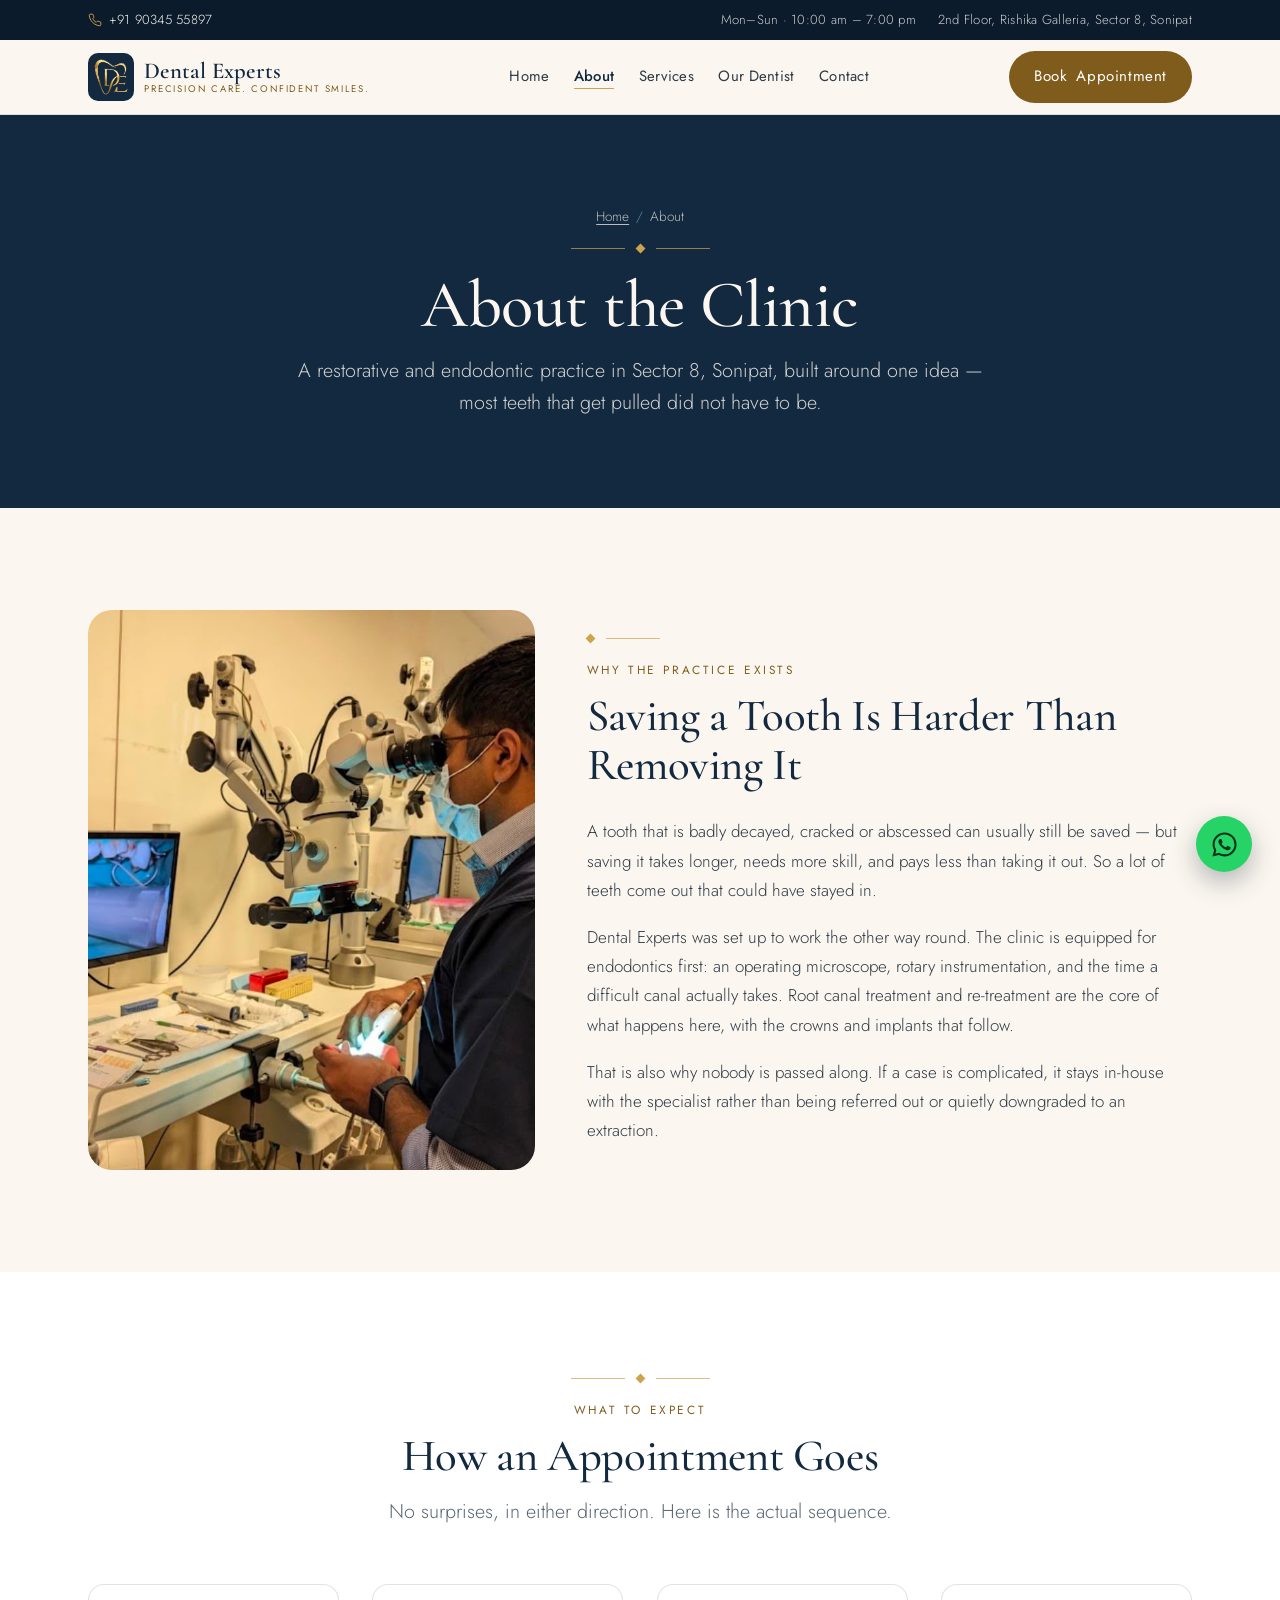
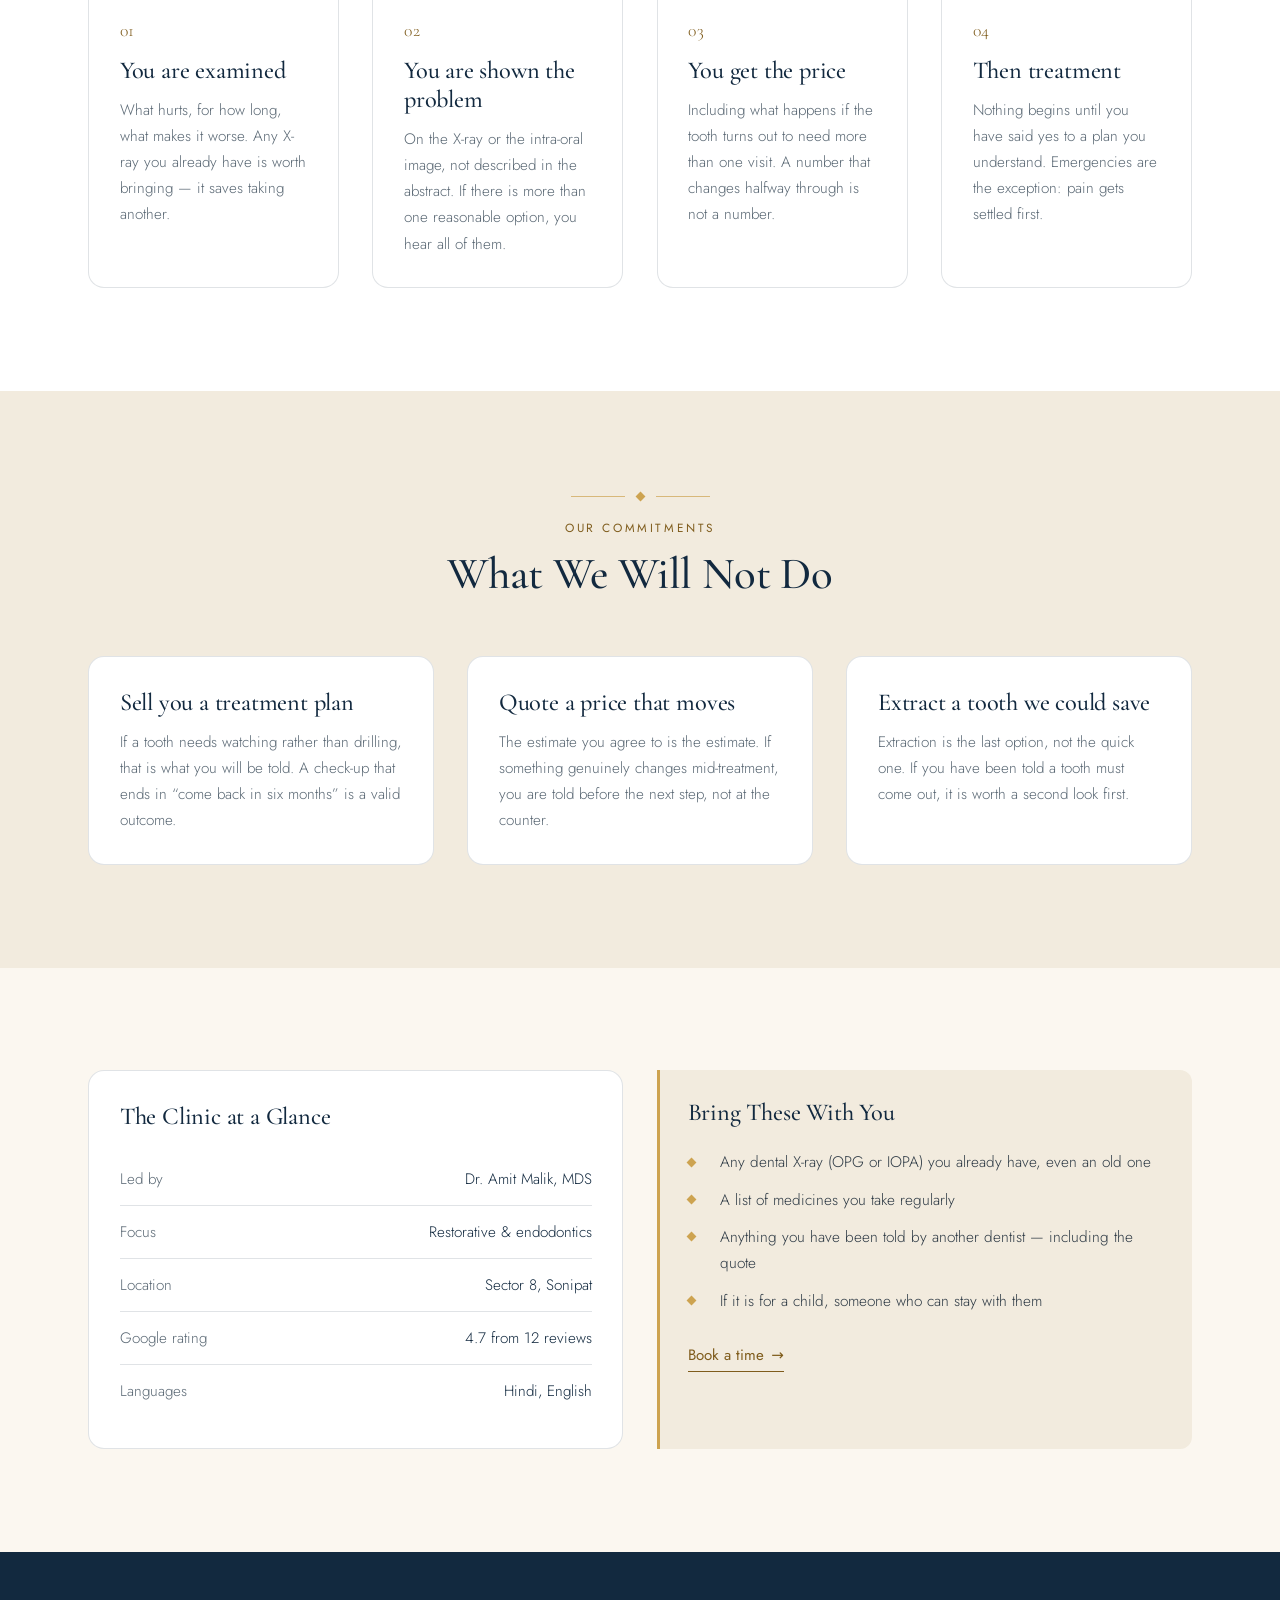
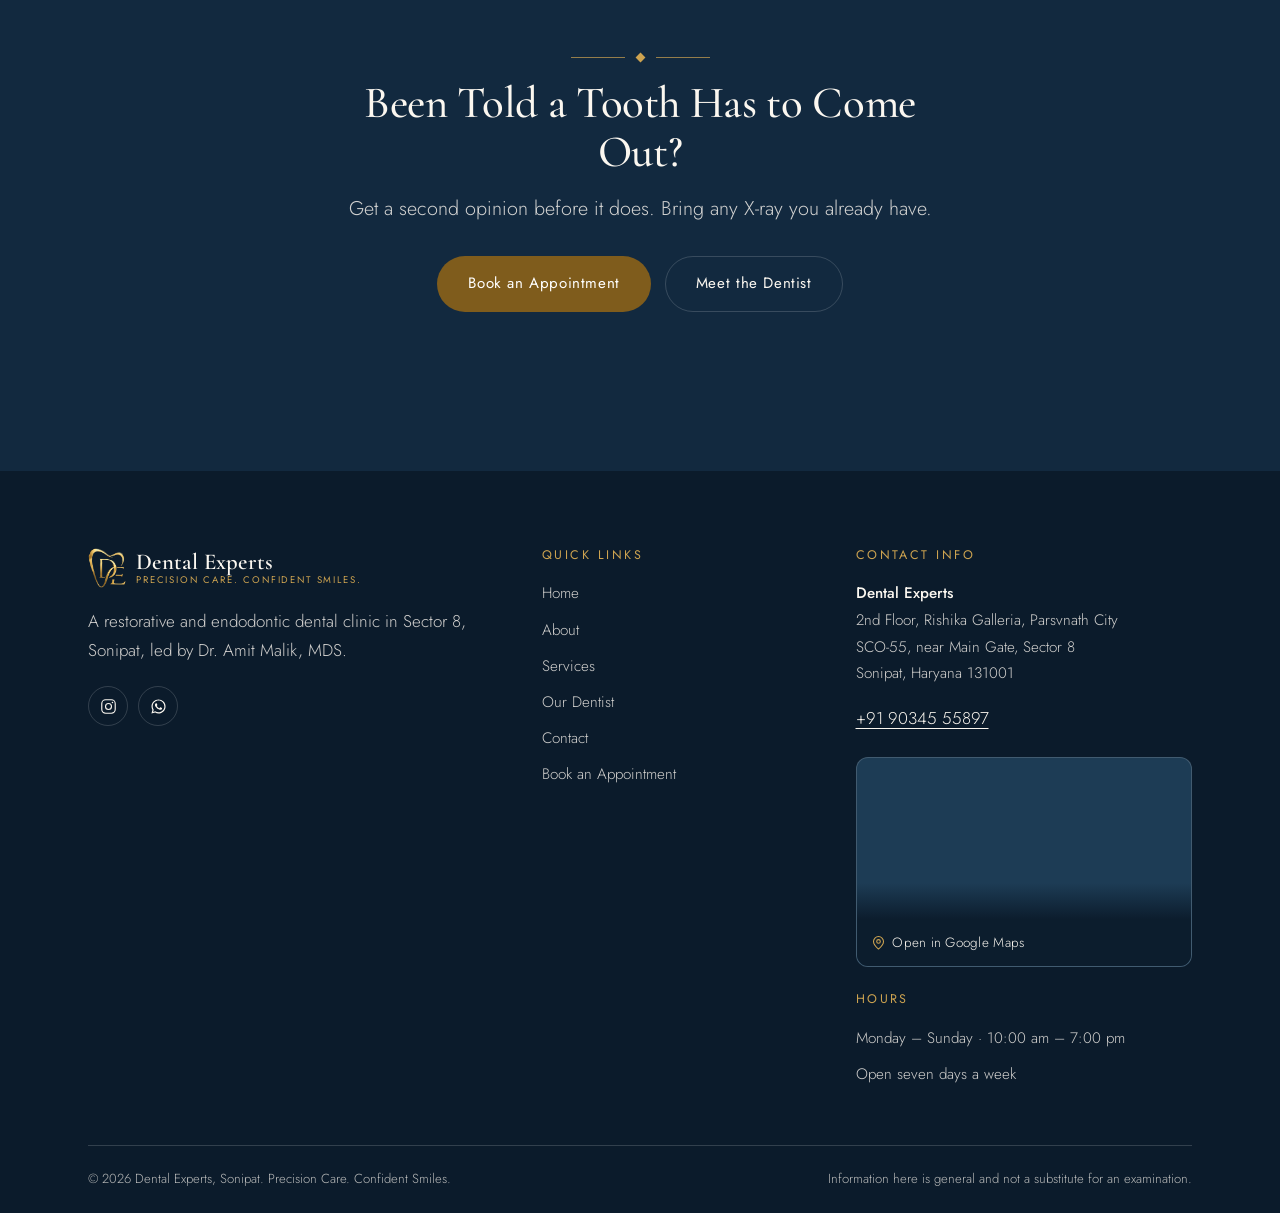
==== commit 1fa16f57: "Open seven days: Mon-Sun, 10:00 am - 7:00 pm Changed everywhere the hours appear, not just the top b" ====
--- a/about.html
+++ b/about.html
@@ -63,7 +63,7 @@
       +91 90345 55897
     </a>
     <div class="tb-r">
-      <span>Mon&ndash;Sat &middot; 10:00 am &ndash; 7:00 pm</span>
+      <span>Mon&ndash;Sun &middot; 10:00 am &ndash; 7:00 pm</span>
       <span>2nd Floor, Rishika Galleria, Sector 8, Sonipat</span>
     </div>
   </div>
@@ -319,8 +319,8 @@
         </a>
         <h3 style="margin-top:2em">Hours</h3>
         <ul class="foot-links">
-          <li>Monday &ndash; Saturday &middot; 10:00 am &ndash; 7:00 pm</li>
-          <li>Sunday &middot; Closed</li>
+          <li>Monday &ndash; Sunday &middot; 10:00 am &ndash; 7:00 pm</li>
+          <li>Open seven days a week</li>
         </ul>
       </div>
     </div>
--- a/assets/css/site.css
+++ b/assets/css/site.css
@@ -298,10 +298,13 @@
   width: 100%; aspect-ratio: 4 / 5; object-fit: cover; object-position: 50% 35%;
   border-radius: var(--r-xl);
 }
-/* Brass frame offset behind the photo. */
+/* Brass frame around the photo. It used to be offset down-right
+   (inset: 18px -18px -18px 18px), which read as the photo sliding out of
+   the frame rather than sitting in it. Now it is an even margin on all
+   four sides, so the image sits inside the box. */
 .hero-fig::before {
-  content: ''; position: absolute; inset: 18px -18px -18px 18px;
-  border: 1px solid var(--gold); border-radius: var(--r-xl); z-index: -1;
+  content: ''; position: absolute; inset: -14px;
+  border: 1px solid var(--gold); border-radius: calc(var(--r-xl) + 8px); z-index: -1;
 }
 
 /* Stats strip */
@@ -524,7 +527,7 @@
   .hero-grid { grid-template-columns: 1fr; }
   .hero-fig { order: -1; max-width: 460px; }
   .hero-fig img { aspect-ratio: 5/4; }
-  .hero-fig::before { inset: 14px -14px -14px 14px; }
+  .hero-fig::before { inset: -11px; border-radius: calc(var(--r-xl) + 6px); }
   .g-3 { grid-template-columns: repeat(2, 1fr); }
   .stats { grid-template-columns: repeat(2, 1fr); }
 }
@@ -540,7 +543,9 @@
   .hdr .shell { min-height: 66px; }
   .brand svg, .brand-mark { width: 33px; }
   .brand-tx b { font-size: 1.24rem; }
-  .hero-fig::before { display: none; }
+  /* The frame was hidden here while it was offset and looked awkward at
+     phone width. Symmetric, it fits inside the 20px shell padding. */
+  .hero-fig::before { inset: -9px; border-radius: calc(var(--r-xl) + 5px); }
 }
 
 /* Booking layout: form beside the hours/emergency aside.
@@ -769,3 +774,134 @@
   .hdr .brand-tx b { overflow: hidden; text-overflow: ellipsis; white-space: nowrap; }
   .burger { flex: none; }
 }
+
+/* -- Treatment media + booking --------------------------------------------
+   Each treatment gets a visual and its own Book Now.
+
+   The visual is a line illustration rather than a photograph, deliberately:
+   the clinic has only two real photos, and dropping stock imagery of other
+   practices onto a medical page implies work and premises that are not
+   theirs. To swap in a real clinic photo later, replace the <svg> inside
+   .svc-media with <img src="..." alt="..."> — the CSS already covers both. */
+.svc-media {
+  position: relative;
+  margin: 0 0 clamp(16px, 1.8vw, 22px);
+  width: 100%;
+  aspect-ratio: 4 / 3;
+  display: grid;
+  place-items: center;
+  border: 1px solid var(--line);
+  border-radius: var(--r-md);
+  background:
+    radial-gradient(120% 100% at 30% 15%, rgba(205,163,80,.16) 0%, rgba(205,163,80,0) 55%),
+    var(--stone);
+  overflow: clip;
+}
+.svc-media .svc-art {
+  width: 44%;
+  max-width: 132px;
+  height: auto;
+  color: var(--navy);
+}
+.svc-media .svc-art .accent { color: var(--gold-ink); }
+/* Photo slot. object-position is load-bearing: the clinic photos are
+   portrait and the slot is square on the detail pages and 4:3 on the cards,
+   so a centred crop cuts the dentist off at the shoulders. Biasing upward
+   keeps both his face and the hands working in frame. */
+.svc-media img {
+  /* Absolutely positioned on purpose. As an in-flow grid item, height:100%
+     resolves against a parent whose own height comes from aspect-ratio —
+     a cyclic dependency, so it fell back to the intrinsic 780x904 and
+     stretched the square slot to 280x324. Out of flow, aspect-ratio wins. */
+  position: absolute; inset: 0;
+  width: 100%; height: 100%;
+  object-fit: cover; object-position: 50% 34%;
+}
+
+/* Cards become columns so every Book Now lines up along the bottom. */
+.svc-card { display: flex; flex-direction: column; }
+.svc-card > p { flex: 1; }
+.svc-book { margin-top: auto; padding-top: clamp(14px, 1.6vw, 20px); }
+.svc-book .btn { min-height: 44px; padding: 11px 22px; font-size: .88rem; }
+
+/* Detail articles: illustration, copy, and the covers list. */
+.svc-detail { display: grid; grid-template-columns: 280px 1fr 1fr; gap: clamp(18px, 2.6vw, 40px); align-items: start; }
+.svc-detail .svc-media { margin-bottom: 0; aspect-ratio: 1 / 1; }
+@media (max-width: 1040px) { .svc-detail { grid-template-columns: 240px 1fr; } .svc-detail > :last-child { grid-column: 2 / -1; } }
+@media (max-width: 760px)  { .svc-detail { grid-template-columns: 1fr; } .svc-detail > :last-child { grid-column: 1; } .svc-detail .svc-media { aspect-ratio: 16 / 9; } }
+
+/* Two actions per home-page card: book, or read the detail. */
+.svc-actions { display: flex; flex-wrap: wrap; align-items: center; gap: 12px 18px; }
+
+/* Arriving from a treatment's Book Now, the Service field is filled in for
+   you — flash the border so the change registers instead of going unnoticed. */
+.field select[data-prefilled] {
+  border-color: var(--gold-ink);
+  box-shadow: 0 0 0 3px rgba(127, 92, 28, .18);
+}
+
+/* -- FAQ accordion --------------------------------------------------------
+   Built on native <details>/<summary>: keyboard-operable, announced
+   correctly, and it still opens with JavaScript disabled. The `name`
+   attribute makes it exclusive in browsers that support it; older ones
+   simply allow more than one open, which is a fine fallback. */
+.faq { display: grid; gap: 12px; max-width: 60rem; margin-inline: auto; }
+
+.faq details {
+  background: var(--white);
+  border: 1px solid var(--line);
+  border-radius: var(--r-md);
+  overflow: hidden;
+  transition: border-color .22s var(--ease), box-shadow .22s var(--ease);
+}
+.faq details[open] { border-color: rgba(205,163,80,.55); box-shadow: var(--shadow-sm); }
+
+.faq summary {
+  display: flex; align-items: center; justify-content: space-between; gap: 18px;
+  padding: clamp(16px, 1.8vw, 22px) clamp(18px, 2vw, 26px);
+  min-height: 56px;
+  cursor: pointer;
+  list-style: none;
+  font-family: 'Cormorant Garamond', Georgia, serif;
+  font-size: clamp(1.12rem, 1.4vw, 1.34rem);
+  font-weight: 600;
+  color: var(--navy);
+  line-height: 1.3;
+}
+/* the default disclosure triangle, gone in both engines */
+.faq summary::-webkit-details-marker { display: none; }
+.faq summary::marker { content: ''; }
+.faq summary:hover { color: var(--gold-deep); }
+
+/* Brass plus that becomes a minus when open. */
+.faq .faq-sign {
+  position: relative; flex: none;
+  width: 26px; height: 26px;
+  border: 1px solid rgba(205,163,80,.7); border-radius: 50%;
+  transition: background-color .22s var(--ease), transform .28s var(--ease);
+}
+.faq .faq-sign::before, .faq .faq-sign::after {
+  content: ''; position: absolute; inset: 50% 6px auto 6px;
+  height: 1.5px; margin-top: -.75px; background: var(--gold-ink);
+  transition: transform .28s var(--ease), opacity .22s var(--ease);
+}
+.faq .faq-sign::after { transform: rotate(90deg); }
+.faq details[open] .faq-sign { background: rgba(205,163,80,.14); transform: rotate(180deg); }
+.faq details[open] .faq-sign::after { transform: rotate(0deg); opacity: 0; }
+
+.faq-body {
+  padding: 0 clamp(18px, 2vw, 26px) clamp(18px, 2vw, 24px);
+  border-top: 1px solid var(--line);
+  margin-top: -1px;
+  padding-top: clamp(14px, 1.6vw, 18px);
+}
+.faq-body p { font-size: .97rem; color: var(--body); margin-bottom: .8em; }
+.faq-body p:last-child { margin-bottom: 0; }
+/* Inline links in a sentence are exempt from 2.5.8, but vertical padding on
+   an inline box grows the hit area without shifting the line, so they clear
+   24px anyway. */
+.faq-body a { color: var(--gold-ink); padding-block: 3px; }
+
+@media (prefers-reduced-motion: reduce) {
+  .faq .faq-sign, .faq .faq-sign::before, .faq .faq-sign::after { transition: none; }
+}
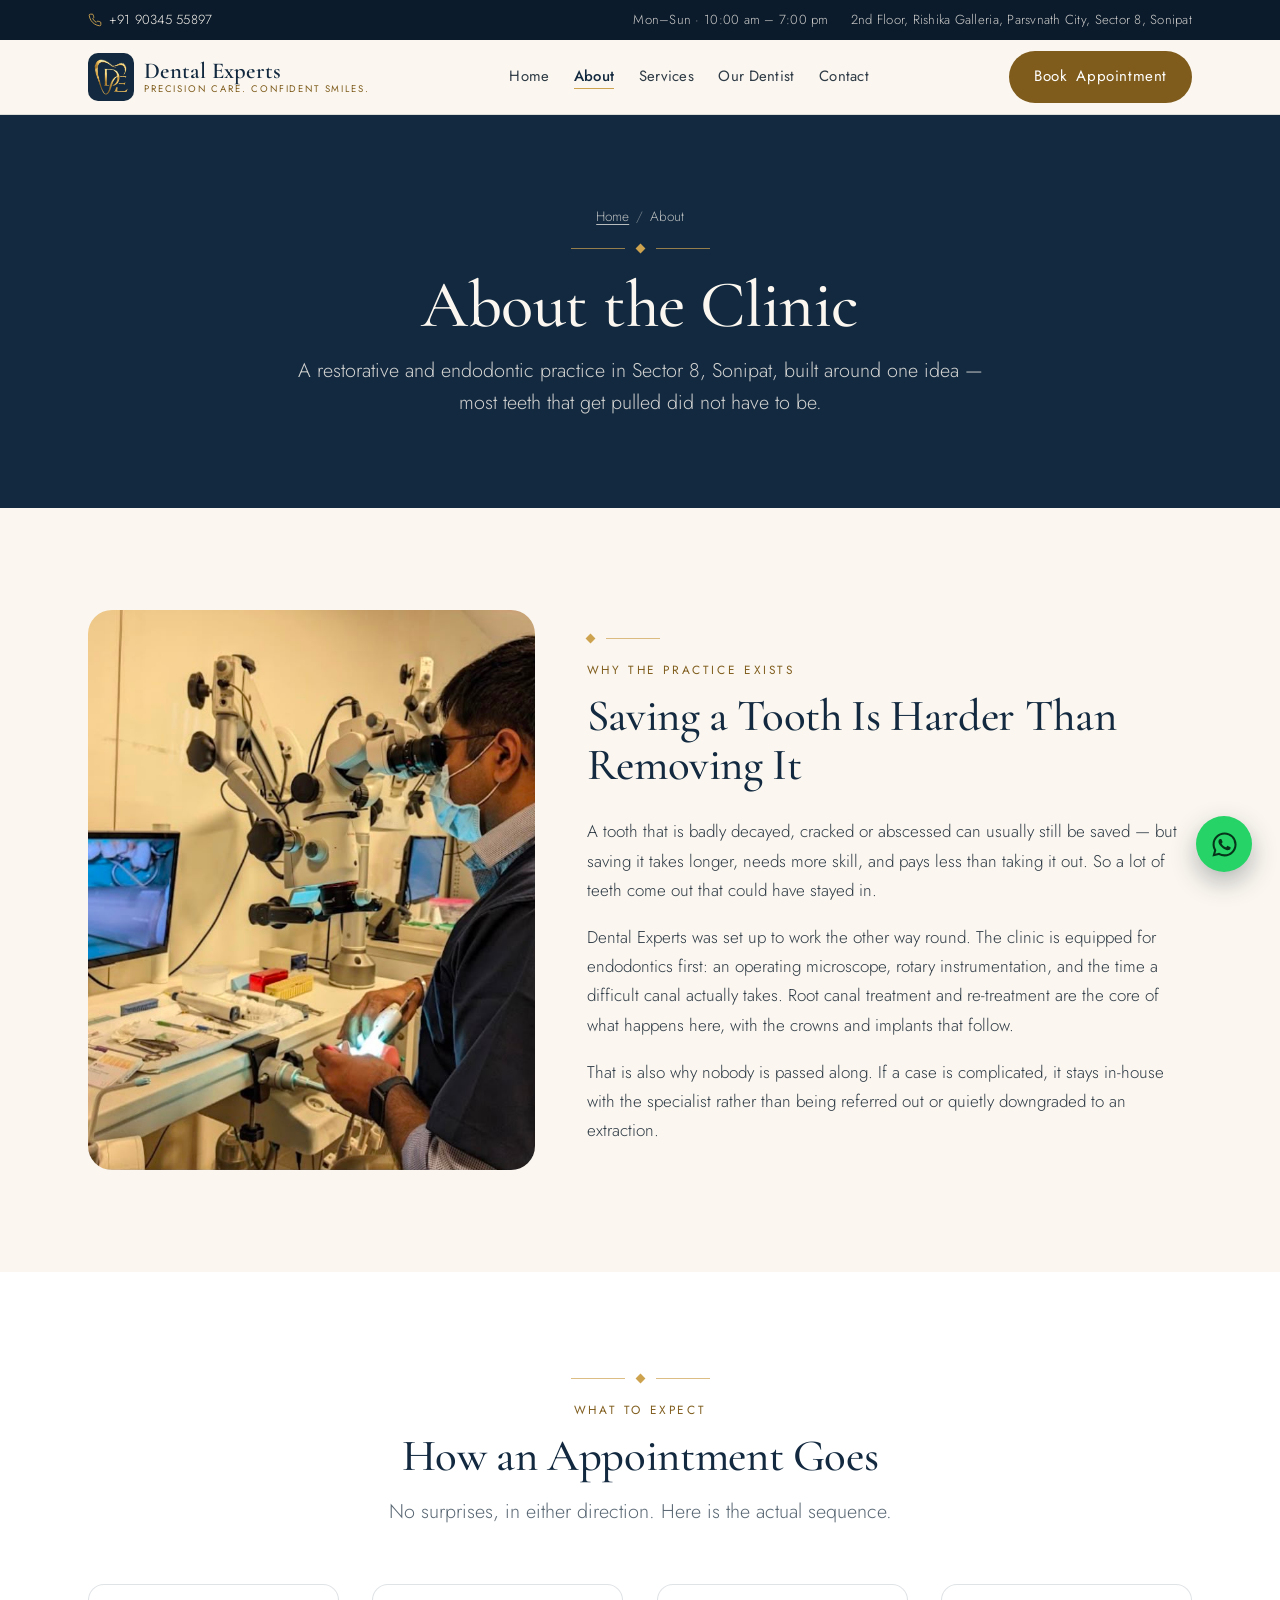
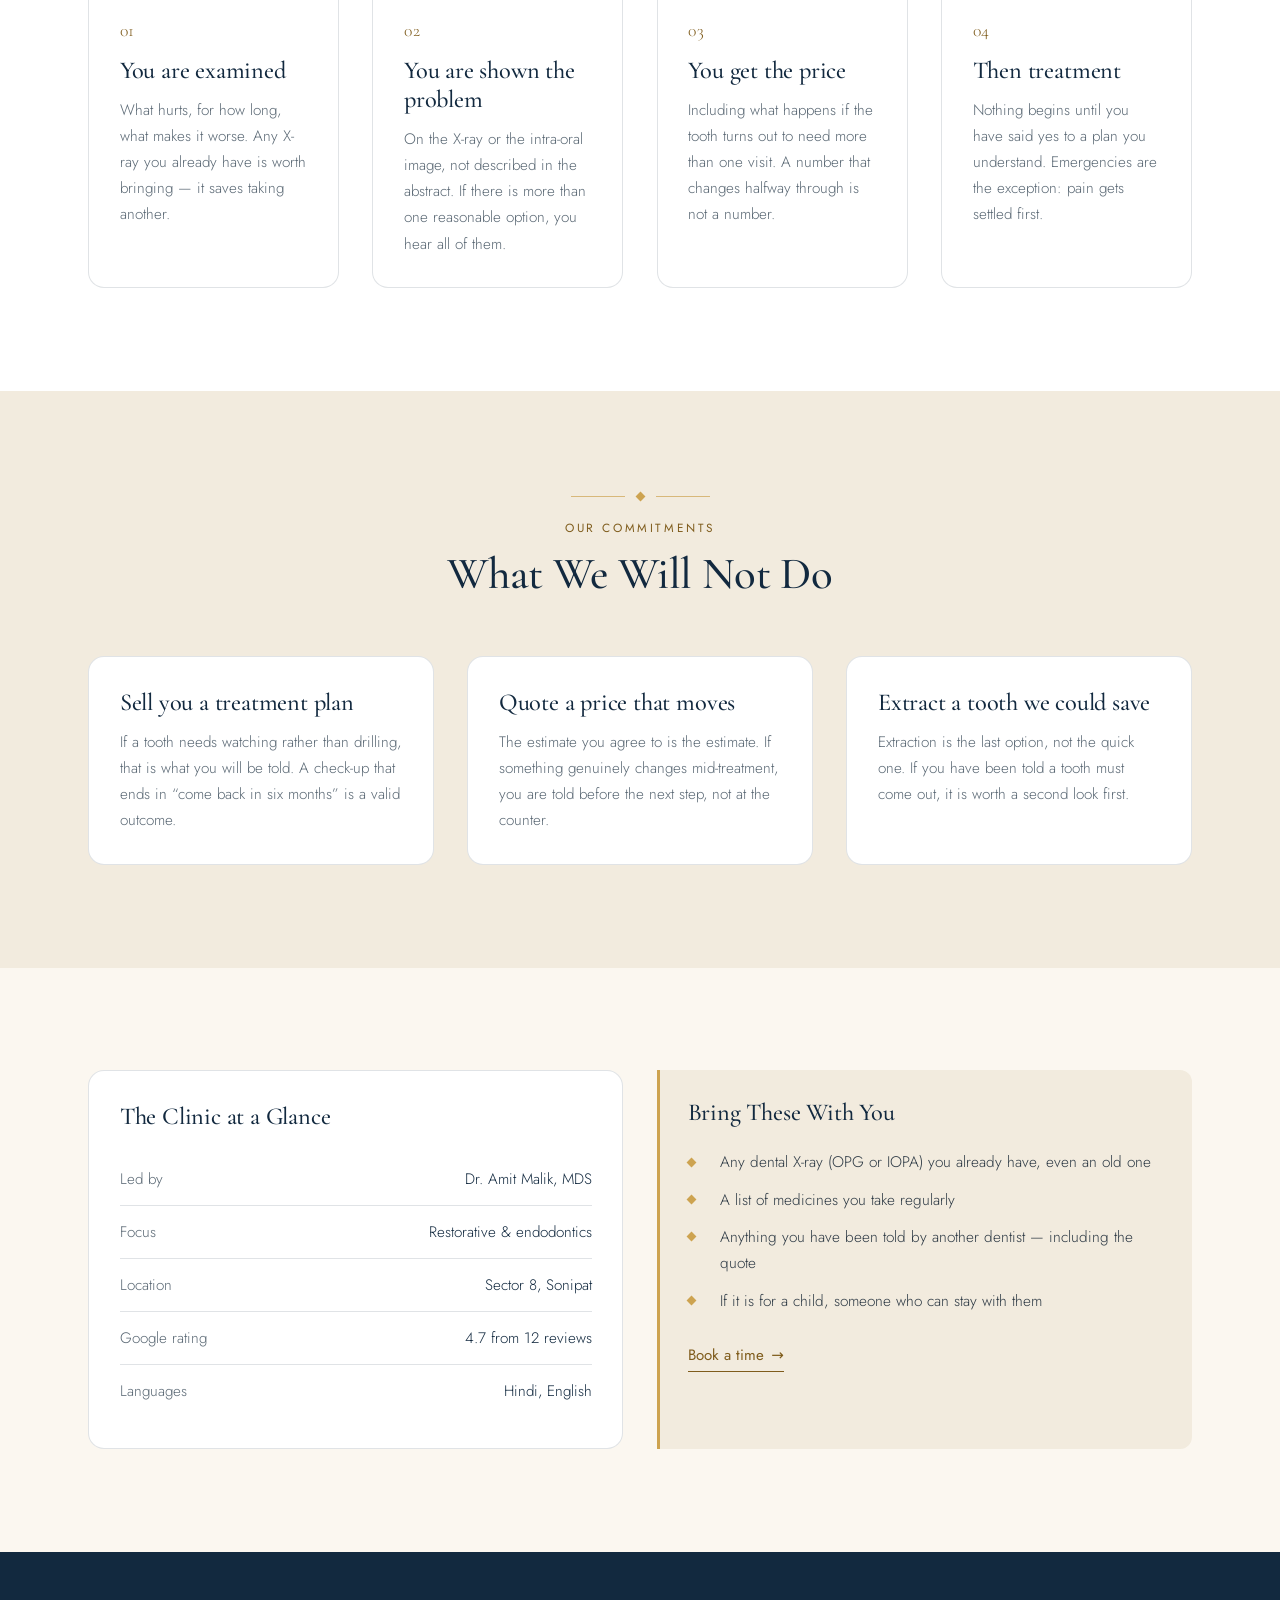
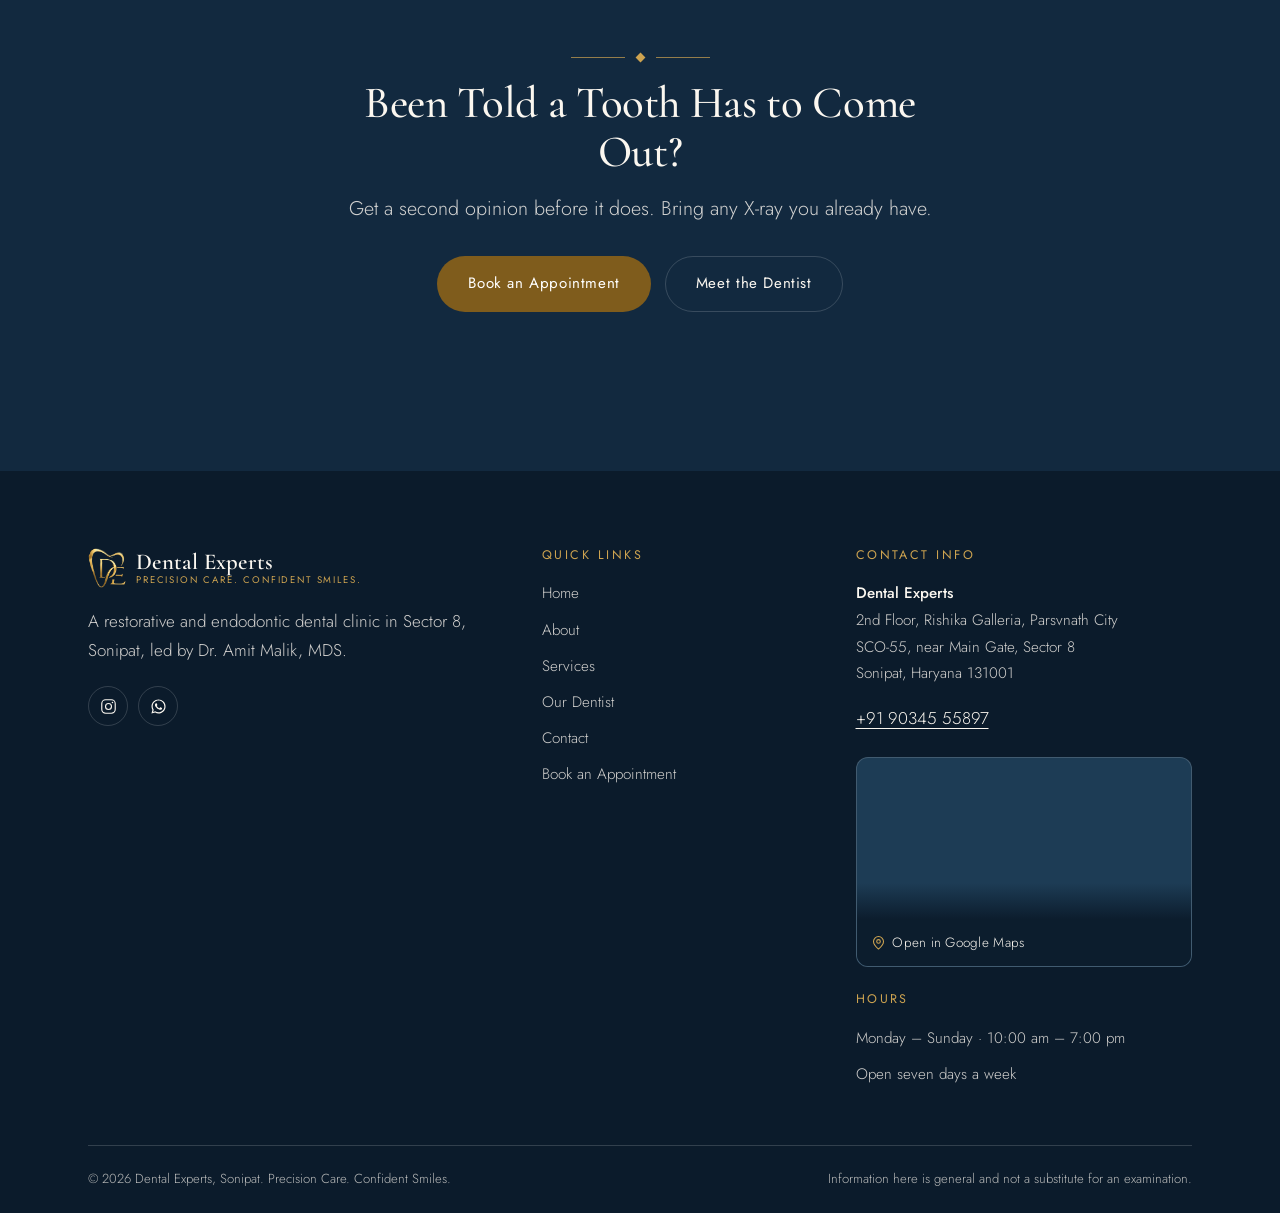
==== commit f623a933: "Add Parsvnath City to the short address The top bar and drawer read "Rishika Galleria, Sector 8" whi" ====
--- a/about.html
+++ b/about.html
@@ -64,7 +64,7 @@
     </a>
     <div class="tb-r">
       <span>Mon&ndash;Sun &middot; 10:00 am &ndash; 7:00 pm</span>
-      <span>2nd Floor, Rishika Galleria, Sector 8, Sonipat</span>
+      <span class="tb-addr">2nd Floor, Rishika Galleria, Parsvnath City, Sector 8, Sonipat</span>
     </div>
   </div>
 </div>
@@ -113,7 +113,7 @@
 
   <div class="drawer-foot">
     <a href="tel:+919034555897">+91 90345 55897</a>
-    <span>2nd Floor, Rishika Galleria, Sector 8, Sonipat</span>
+    <span class="tb-addr">2nd Floor, Rishika Galleria, Parsvnath City, Sector 8, Sonipat</span>
     <a href="https://www.instagram.com/dentalexperts.sonipat/" target="_blank" rel="noopener">Instagram</a>
   </div>
 </div>
--- a/assets/css/site.css
+++ b/assets/css/site.css
@@ -905,3 +905,11 @@
 @media (prefers-reduced-motion: reduce) {
   .faq .faq-sign, .faq .faq-sign::before, .faq .faq-sign::after { transition: none; }
 }
+
+/* The full address is 62 characters. On a phone it wrapped the top bar to
+   three rows and 118px — a lot of screen spent before the header starts.
+   The tap-to-call number and the hours are what earn their place there;
+   the address is a tap away in the footer, which links straight to Maps. */
+@media (max-width: 640px) {
+  .topbar .tb-addr { display: none; }
+}
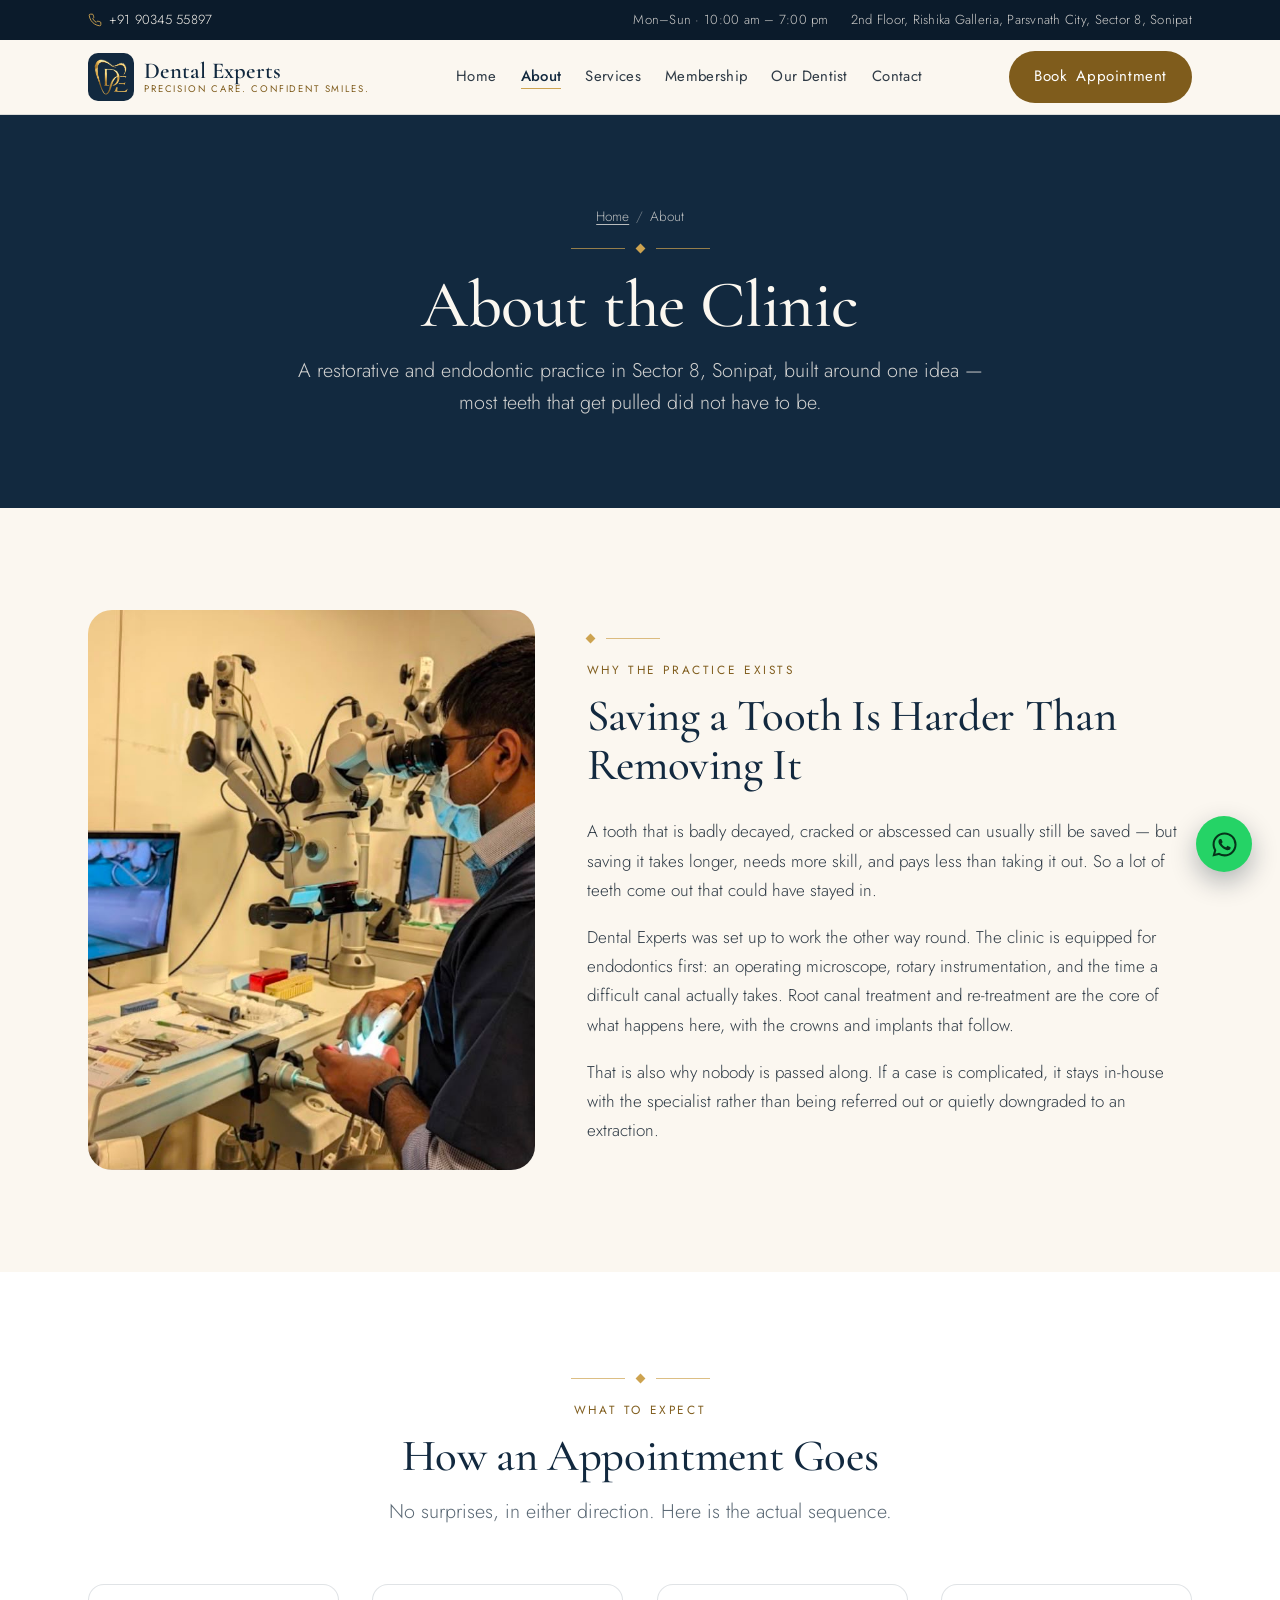
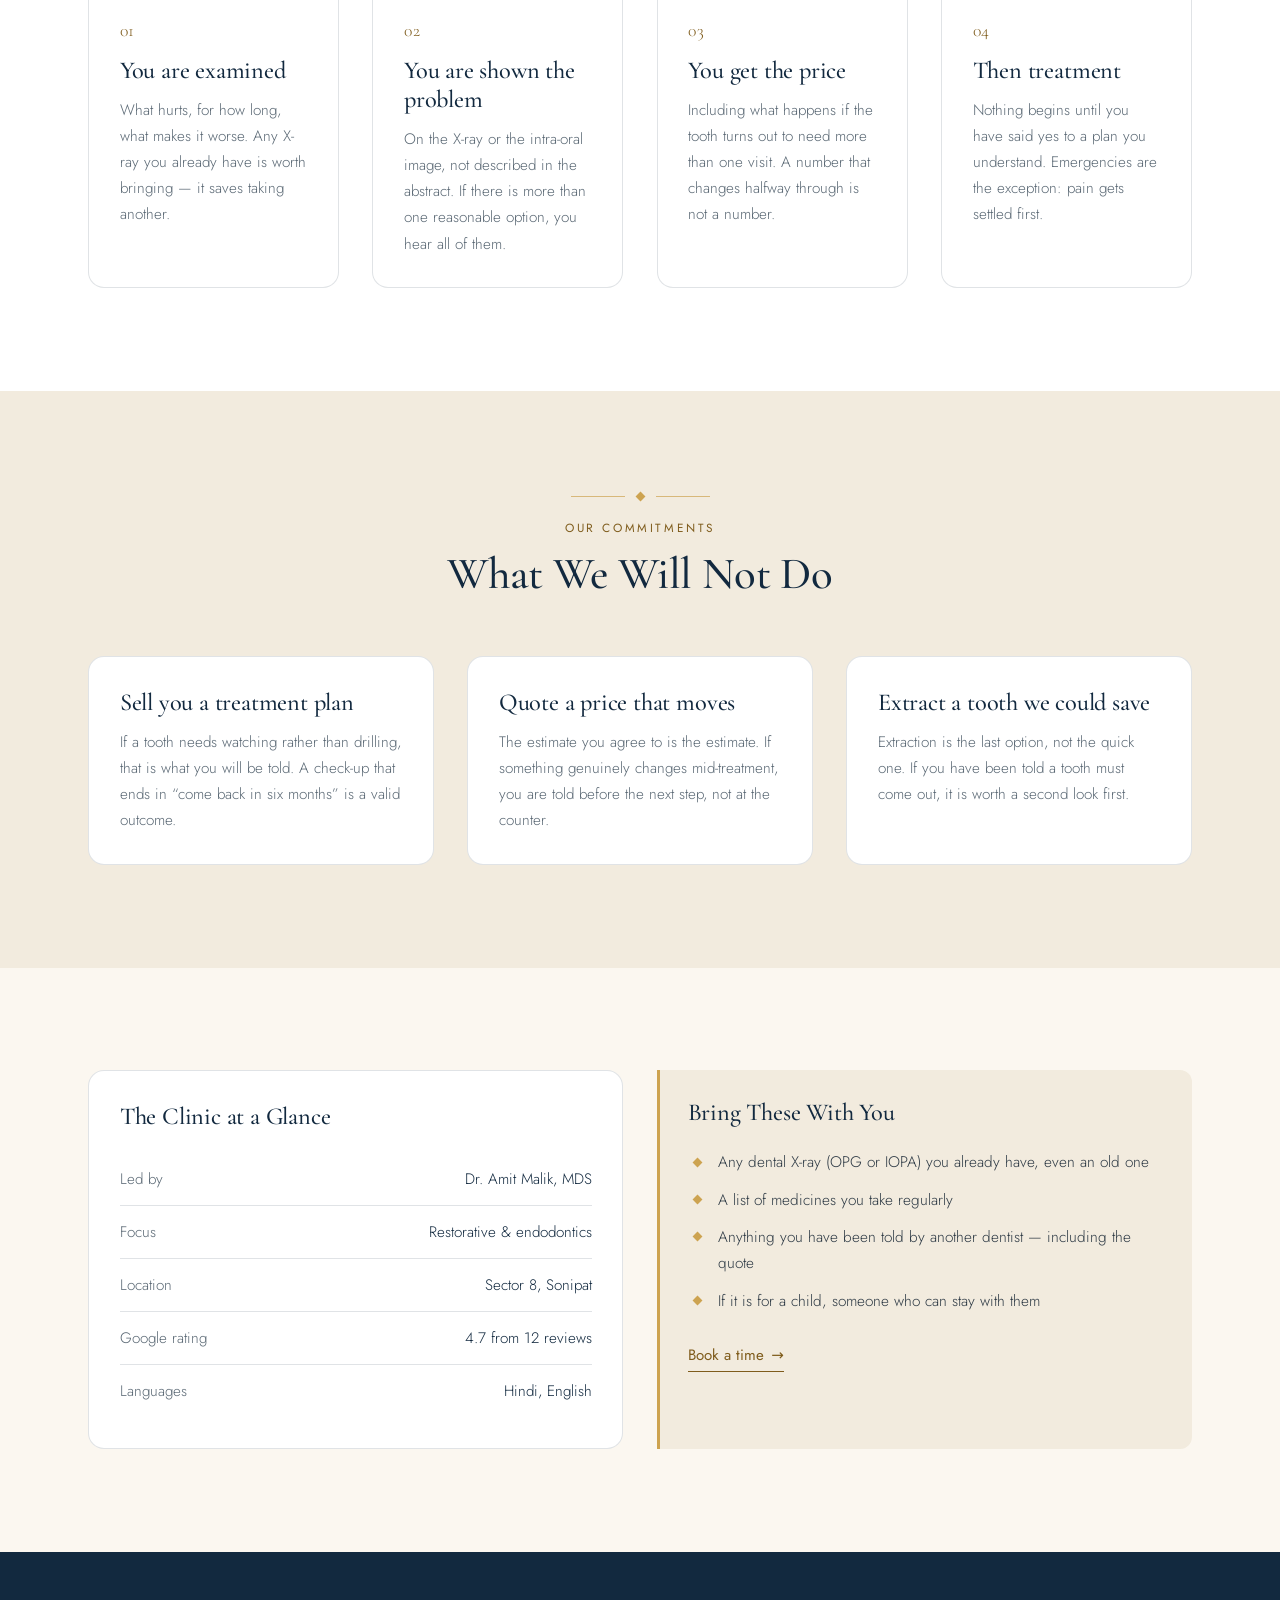
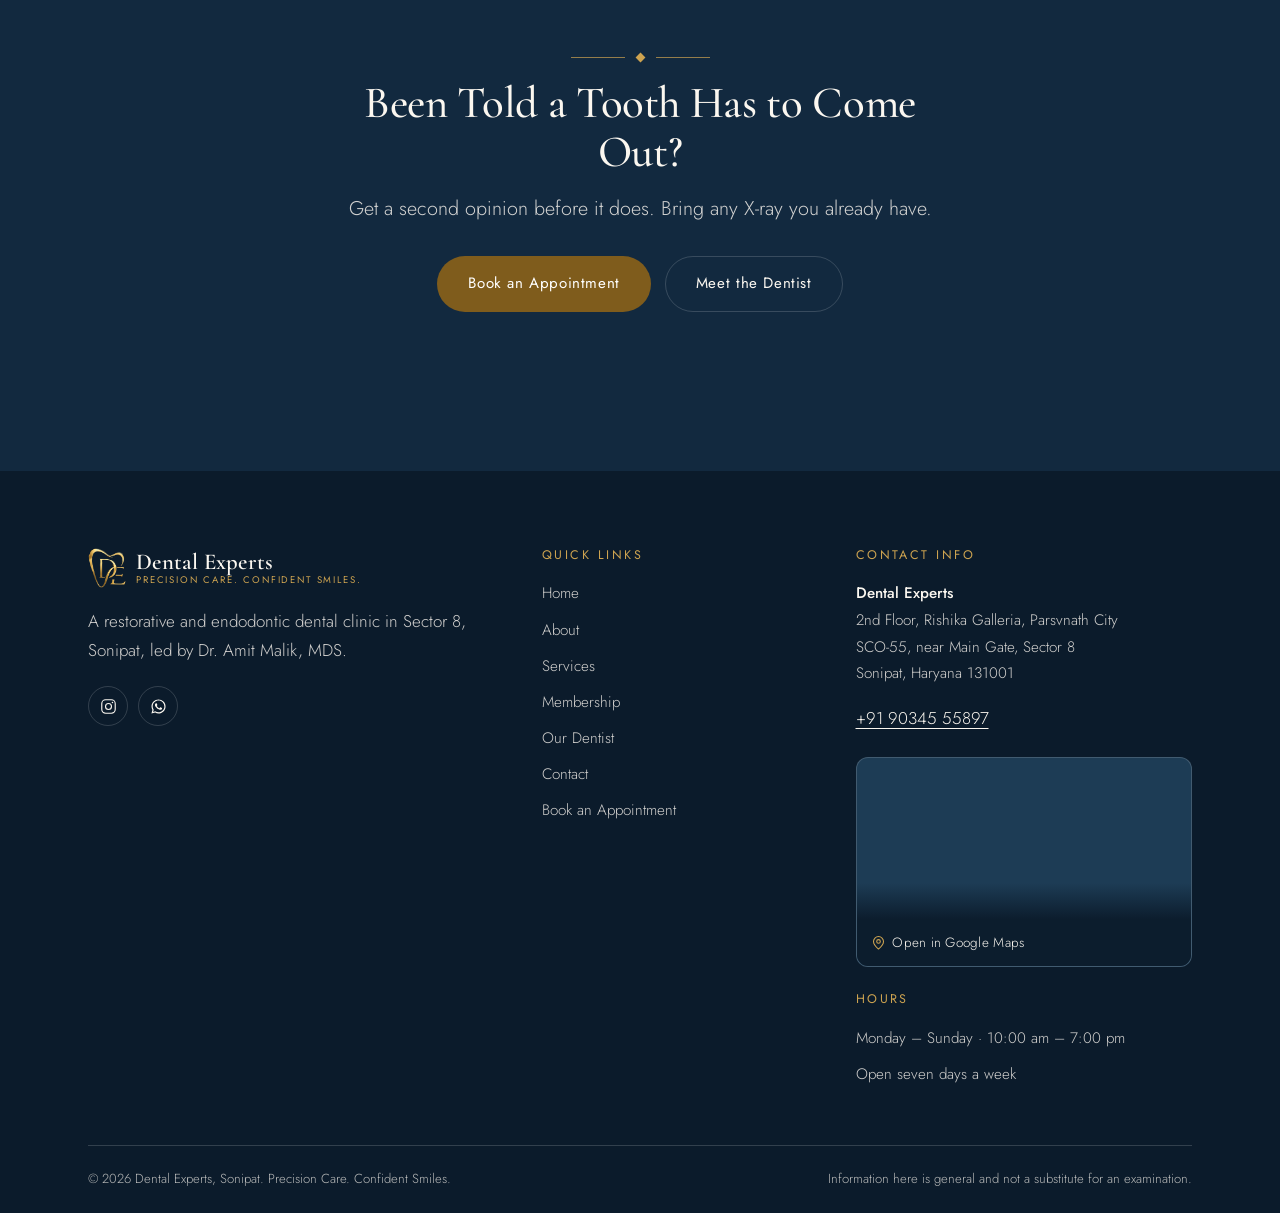
==== commit 71c89efa: "Add membership plans and fill every image slot with a photo Membership. A navy-and-brass section on " ====
--- a/about.html
+++ b/about.html
@@ -81,6 +81,7 @@
       <a href="index.html" data-nav="home">Home</a>
       <a href="about.html" data-nav="about" aria-current="page">About</a>
       <a href="services.html" data-nav="services">Services</a>
+      <a href="index.html#membership" data-nav="membership">Membership</a>
       <a href="founder.html" data-nav="founder">Our Dentist</a>
       <a href="contact.html" data-nav="contact">Contact</a>
     </nav>
@@ -107,6 +108,7 @@
     <a href="index.html" data-dnav="home">Home</a>
     <a href="about.html" data-dnav="about" aria-current="page">About</a>
     <a href="services.html" data-dnav="services">Services</a>
+    <a href="index.html#membership" data-dnav="membership">Membership</a>
     <a href="founder.html" data-dnav="founder">Our Dentist</a>
     <a href="contact.html" data-dnav="contact">Contact</a>
   </nav>
@@ -280,6 +282,7 @@
           <li><a href="index.html">Home</a></li>
           <li><a href="about.html">About</a></li>
           <li><a href="services.html">Services</a></li>
+          <li><a href="index.html#membership">Membership</a></li>
           <li><a href="founder.html">Our Dentist</a></li>
           <li><a href="contact.html">Contact</a></li>
           <li><a href="contact.html#book">Book an Appointment</a></li>
--- a/assets/css/site.css
+++ b/assets/css/site.css
@@ -385,8 +385,12 @@
 
 /* Bullet list */
 .ticks { list-style: none; margin: 0; padding: 0; display: grid; gap: 11px; }
-.ticks li { display: grid; grid-template-columns: 20px 1fr; gap: 12px; align-items: start; font-size: .96rem; }
-.ticks li::before { content: ''; width: 7px; height: 7px; margin-top: .62em; background: var(--gold); transform: rotate(45deg); }
+/* Block layout with a positioned marker, not a grid. As a grid, any line that
+   mixed an inline element with text ("<strong>15% off</strong> crowns") split
+   into separate grid items, and the trailing text landed in the 20px marker
+   column one word per line — membership cards measured 1,250px tall. */
+.ticks li { position: relative; display: block; padding-left: 30px; font-size: .96rem; }
+.ticks li::before { content: ''; position: absolute; left: 6px; top: .62em; width: 7px; height: 7px; background: var(--gold); transform: rotate(45deg); }
 
 /* Definition rows */
 .rows { margin: 0; }
@@ -913,3 +917,97 @@
 @media (max-width: 640px) {
   .topbar .tb-addr { display: none; }
 }
+
+/* -- Membership -----------------------------------------------------------
+   Navy band, brass detailing: the most "premium" register the palette has.
+   Three plan cards for the decision, then a full comparison table for the
+   fine detail, so the cards can stay short. */
+.mem .mem-intro {
+  display: grid; grid-template-columns: 1.08fr .92fr;
+  gap: clamp(28px, 5vw, 72px); align-items: center;
+  margin-bottom: clamp(44px, 5.5vw, 76px);
+}
+.mem .mem-why { margin-top: 1.6rem; }
+.mem .mem-why li { color: var(--ivory); }
+
+.mem-fig { position: relative; margin: 0; isolation: isolate; }
+.mem-fig img {
+  display: block; width: 100%; aspect-ratio: 16 / 11; object-fit: cover; object-position: 50% 40%;
+  border-radius: var(--r-xl);
+}
+.mem-fig::before {
+  content: ''; position: absolute; inset: -12px; z-index: -1;
+  border: 1px solid rgba(205,163,80,.55); border-radius: calc(var(--r-xl) + 7px);
+}
+
+.plans { display: grid; grid-template-columns: repeat(3, 1fr); gap: clamp(16px, 2vw, 26px); align-items: stretch; }
+.plan {
+  position: relative; display: flex; flex-direction: column;
+  background: var(--navy-soft);
+  border: 1px solid var(--navy-line);
+  border-radius: var(--r-lg);
+  padding: clamp(24px, 2.6vw, 34px);
+  transition: transform .24s var(--ease), border-color .24s var(--ease), box-shadow .24s var(--ease);
+}
+.plan:hover { transform: translateY(-4px); border-color: rgba(205,163,80,.55); box-shadow: 0 16px 40px rgba(0,0,0,.28); }
+.plan-feature { border-color: var(--gold); background: linear-gradient(170deg, #22486A 0%, var(--navy-soft) 60%); }
+.plan-badge {
+  position: absolute; top: 0; left: 50%; transform: translate(-50%, -50%);
+  background: var(--gold); color: var(--navy-deep);
+  font-size: .72rem; font-weight: 500; letter-spacing: .16em; text-transform: uppercase;
+  padding: 6px 14px; border-radius: var(--r-pill); white-space: nowrap;
+}
+.plan h3 { color: var(--ivory); font-size: clamp(1.5rem, 2.1vw, 1.9rem); }
+.plan-for { margin: .15rem 0 1.2rem; font-size: .9rem; color: var(--gold); letter-spacing: .02em; }
+.plan-price {
+  display: flex; align-items: baseline; gap: 6px;
+  padding-bottom: 1.2rem; margin-bottom: 1.3rem; border-bottom: 1px solid var(--navy-line);
+}
+.plan-price b {
+  font-family: 'Cormorant Garamond', Georgia, serif; font-weight: 600;
+  font-size: clamp(2.5rem, 3.6vw, 3.2rem); line-height: 1; color: var(--ivory);
+}
+.plan-price span { font-size: .85rem; color: var(--on-navy); }
+.plan .ticks { flex: 1; gap: 10px; }
+.plan .ticks li { color: var(--on-navy); font-size: .93rem; }
+.plan .ticks li strong { color: var(--ivory); font-weight: 500; }
+.plan-cta { margin-top: 1.6rem; display: grid; gap: 10px; }
+.plan-cta .btn { width: 100%; }
+
+/* Comparison table */
+.mem-compare { margin-top: clamp(40px, 5vw, 64px); }
+.mem-compare h3 { color: var(--ivory); text-align: center; margin-bottom: 1.2rem; }
+.table-scroll { overflow-x: auto; -webkit-overflow-scrolling: touch; border: 1px solid var(--navy-line); border-radius: var(--r-lg); }
+.mem-table { width: 100%; min-width: 640px; border-collapse: collapse; font-size: .93rem; }
+.mem-table th, .mem-table td { padding: 14px 18px; text-align: left; border-bottom: 1px solid var(--navy-line); vertical-align: top; }
+.mem-table tr:last-child th, .mem-table tr:last-child td { border-bottom: 0; }
+.mem-table thead th {
+  background: rgba(205,163,80,.12); color: var(--gold);
+  font-weight: 500; letter-spacing: .06em; text-transform: uppercase; font-size: .78rem;
+}
+.mem-table thead th b { display: block; color: var(--ivory); font-family: 'Cormorant Garamond', Georgia, serif; font-size: 1.25rem; text-transform: none; letter-spacing: 0; font-weight: 600; }
+.mem-table tbody th { color: var(--ivory); font-weight: 500; width: 30%; }
+.mem-table tbody th small { display: block; color: var(--on-navy); font-weight: 300; font-size: .8rem; margin-top: 2px; }
+.mem-table td { color: var(--on-navy); }
+.mem-note { margin-top: 1.2rem; text-align: center; font-size: .85rem; color: var(--on-navy); }
+
+@media (max-width: 960px) {
+  .mem .mem-intro { grid-template-columns: 1fr; }
+  .mem-fig { max-width: 560px; }
+  .plans { grid-template-columns: 1fr; max-width: 520px; margin-inline: auto; }
+  .plan-feature { margin-top: 12px; }
+}
+@media (max-width: 640px) { .mem-fig::before { inset: -8px; } }
+
+/* Six nav links (Membership added) no longer fit beside the brand and the
+   CTA between 1040px and ~1180px, so the burger takes over earlier. */
+@media (max-width: 1180px) {
+  .nav { display: none; }
+  .burger { display: inline-flex; }
+}
+.mem-note a { padding-block: 3px; }
+
+/* `.svc-card > p` also matched the Book Now paragraph, so it and the
+   description split the spare height and the buttons sat at different
+   heights across a row. The button row takes only what it needs. */
+.svc-card > .svc-book { flex: none; }
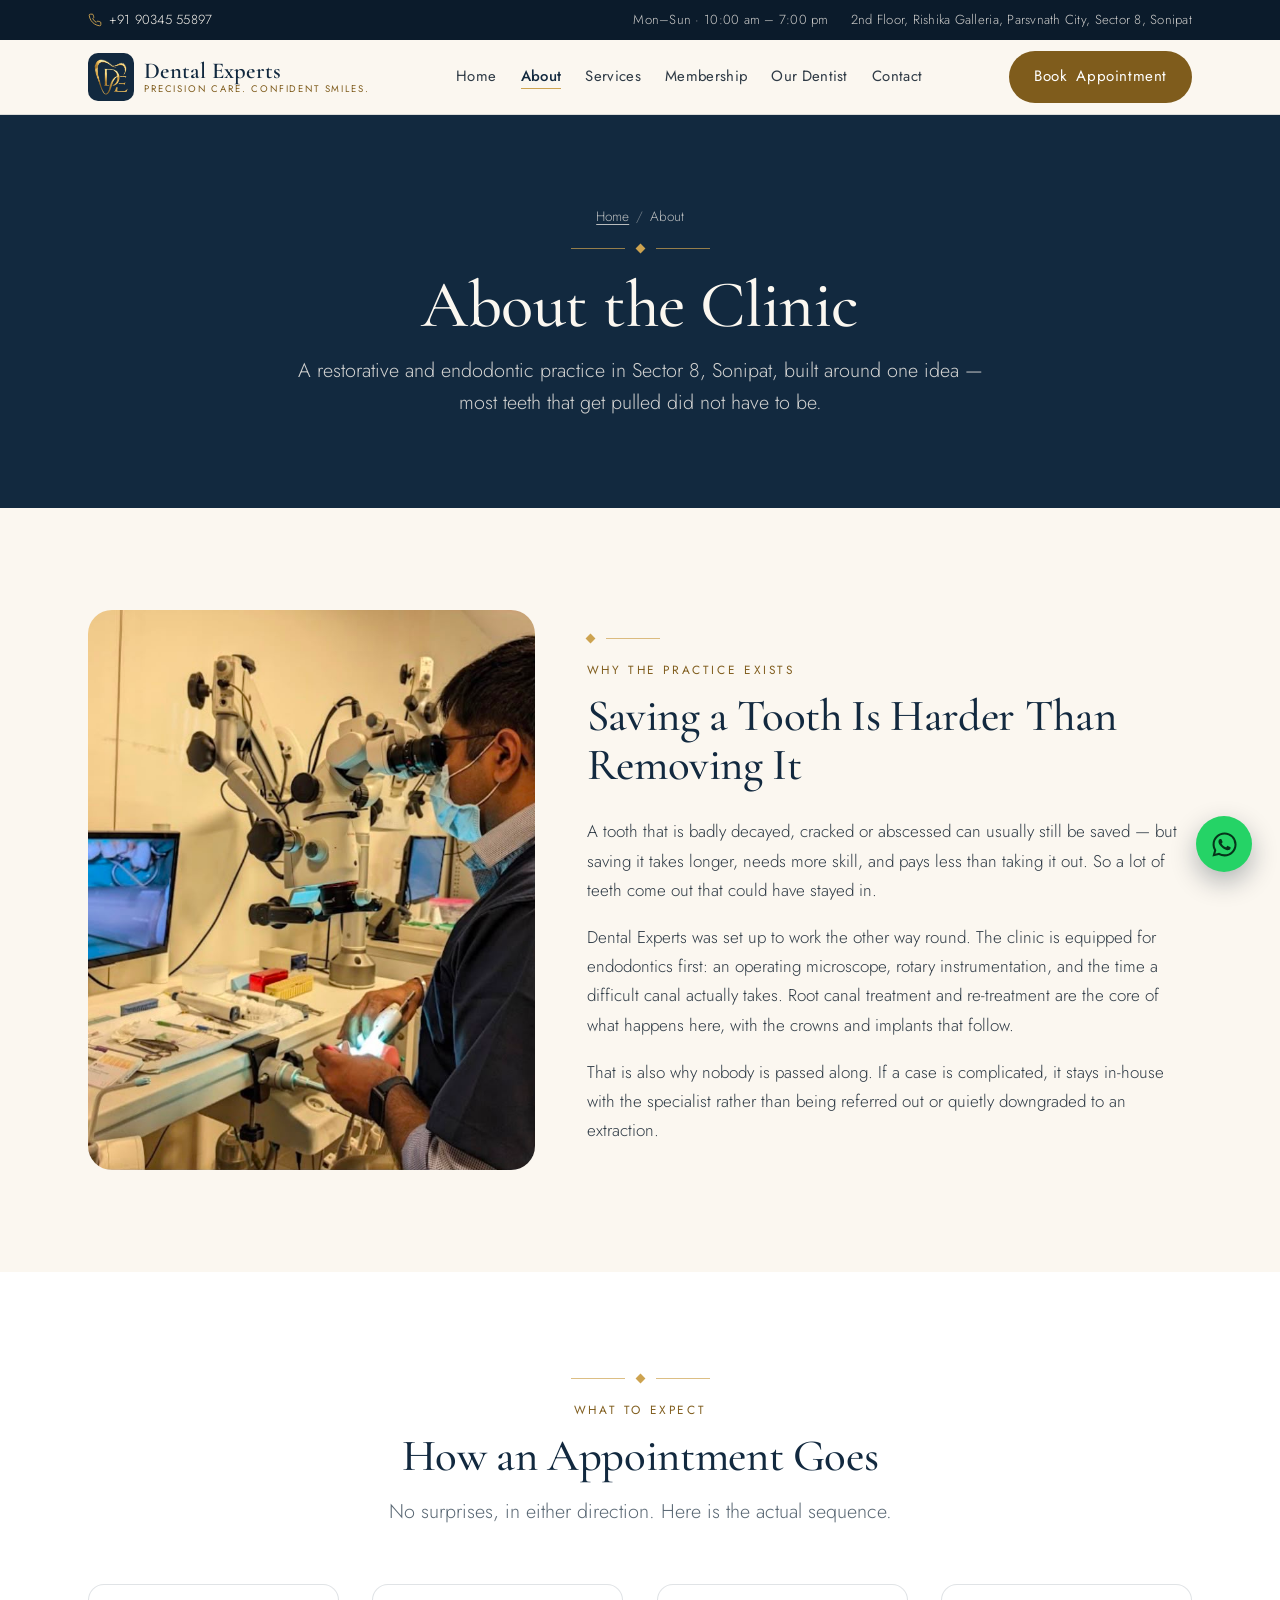
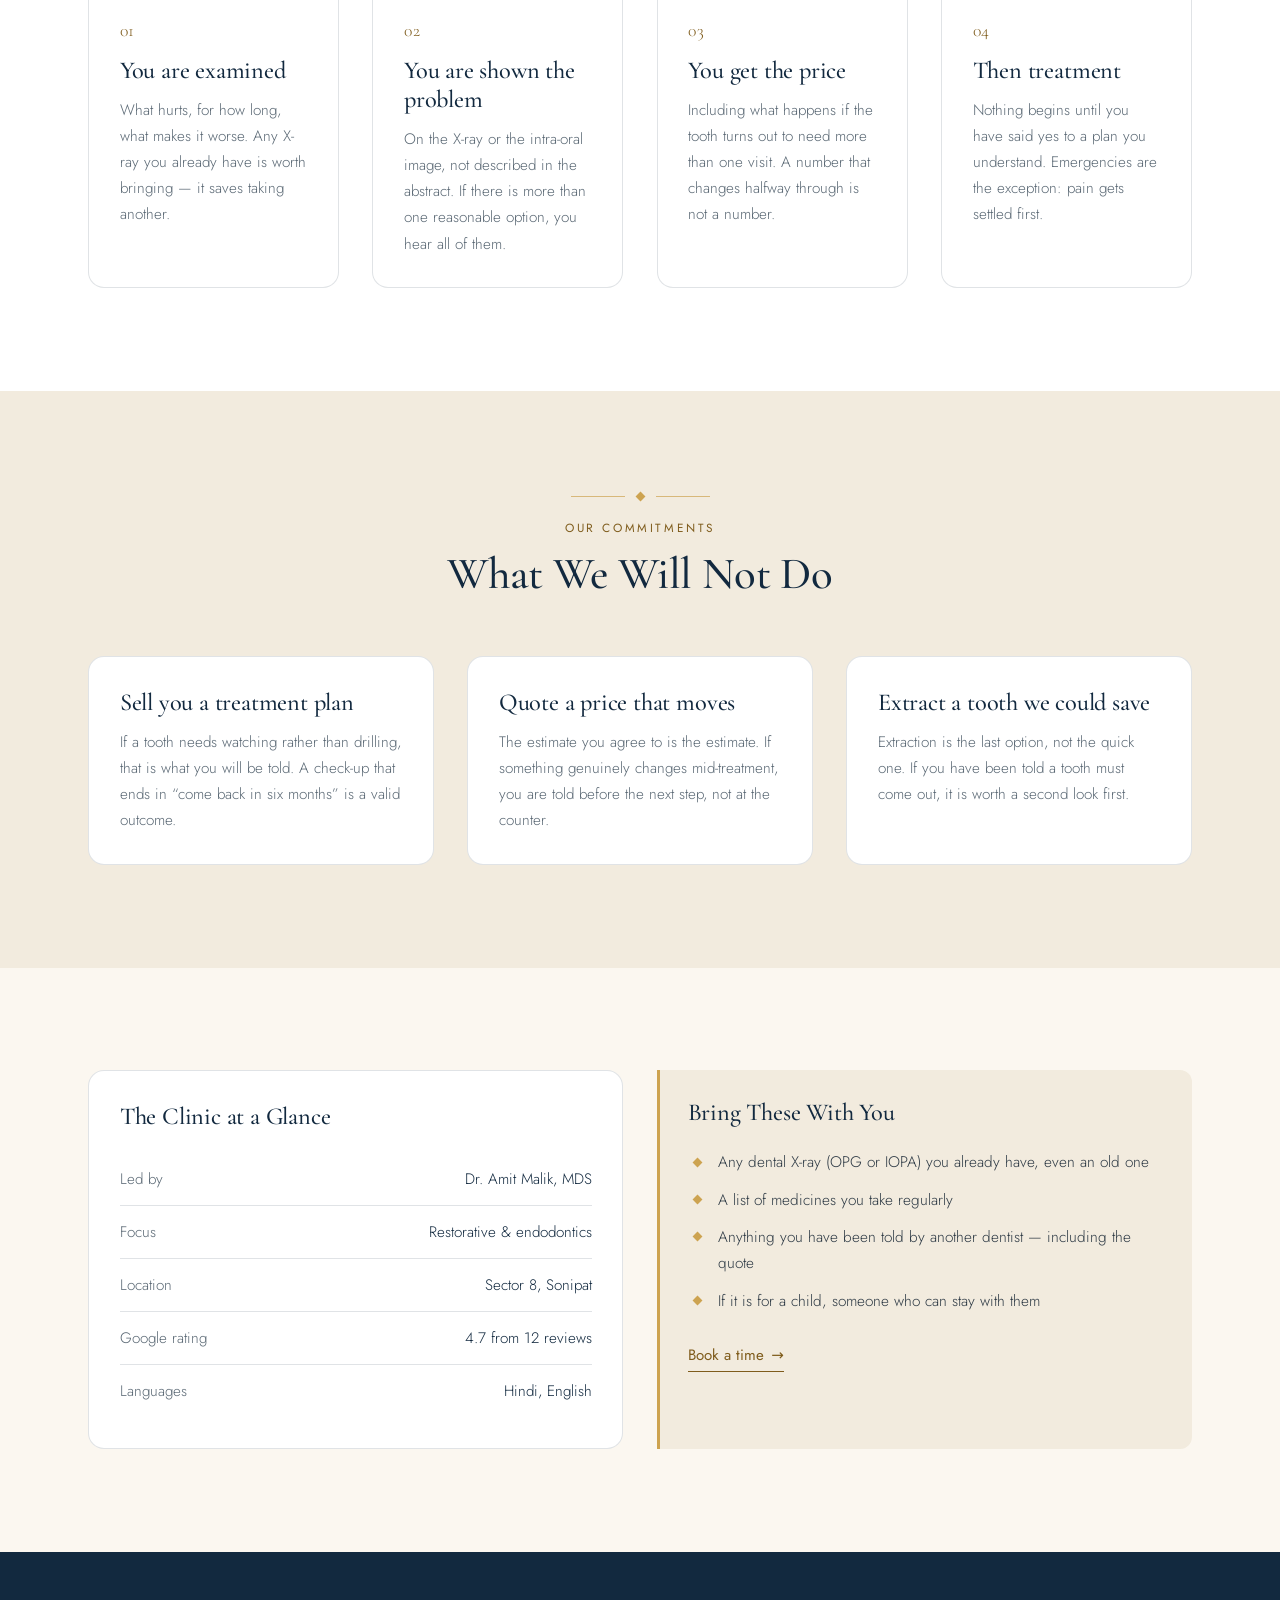
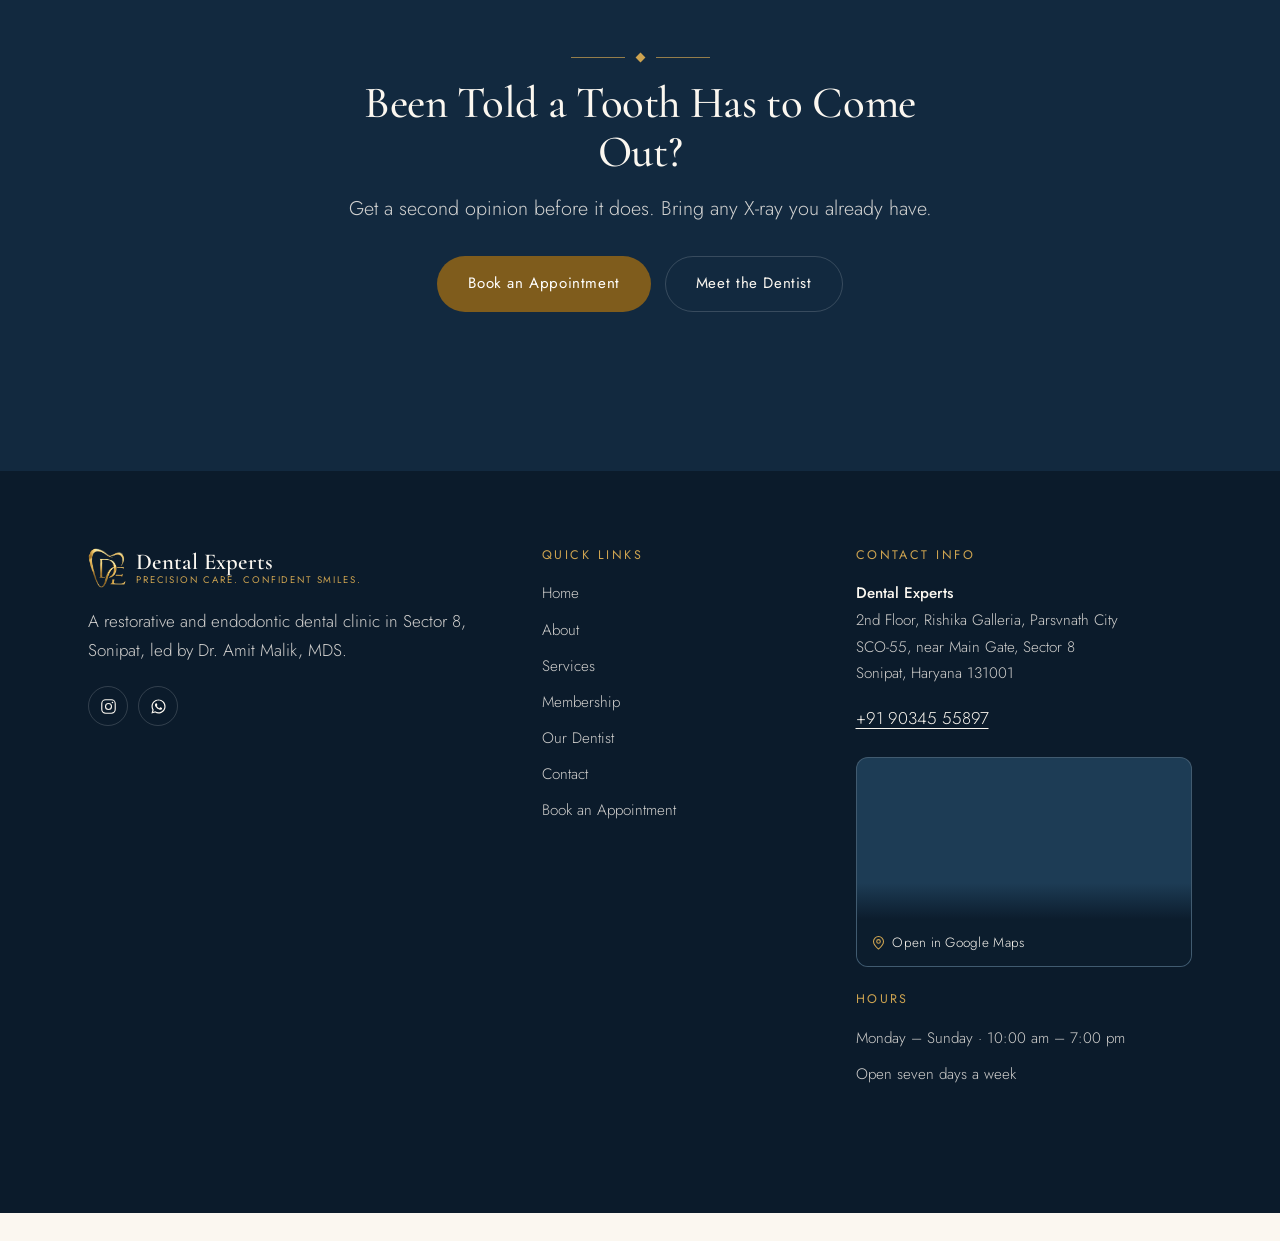
==== commit 53826039: "Scroll-in motion across the whole site Content slides into place as it scrolls into view, after avan" ====
--- a/about.html
+++ b/about.html
@@ -26,7 +26,7 @@
 
 <!-- Marks that scripting is live. The scroll-reveal CSS is gated on this, so
      if JS never runs the page renders normally instead of staying blank. -->
-<script>document.documentElement.className += ' js';</script>
+<script>document.documentElement.className += ' js';setTimeout(function(){if(!window.__motion)document.documentElement.classList.remove('js')},3000);</script>
 
 <link rel="preconnect" href="https://fonts.googleapis.com">
 <link rel="preconnect" href="https://fonts.gstatic.com" crossorigin>
@@ -123,7 +123,7 @@
 <main id="main">
 
   <section class="banner">
-    <div class="shell">
+    <div class="shell rev-kids">
       <p class="crumb"><a href="index.html">Home</a><i>/</i>About</p>
       <div class="orn" aria-hidden="true"><i></i></div>
       <h1 class="d1">About the Clinic</h1>
@@ -134,7 +134,7 @@
   <!-- ===================== STORY ===================== -->
   <section class="band bg-ivory">
     <div class="shell">
-      <div class="team rev">
+      <div class="team rev-split">
         <figure class="team-fig">
           <img src="assets/img/clinic-microscope.jpg" alt="Dr. Amit Malik working at the dental operating microscope" width="1170" height="867" fetchpriority="high" style="aspect-ratio:4/5">
         </figure>
@@ -154,30 +154,30 @@
   <!-- ===================== HOW A VISIT GOES ===================== -->
   <section class="band bg-white">
     <div class="shell">
-      <div class="sec-head rev">
+      <div class="sec-head rev-kids">
         <div class="orn" aria-hidden="true"><i></i></div>
         <p class="eyebrow">What to expect</p>
         <h2 class="d2">How an Appointment Goes</h2>
         <p class="lede">No surprises, in either direction. Here is the actual sequence.</p>
       </div>
 
-      <div class="grid g-4">
-        <article class="card rev">
+      <div class="grid g-4 rev-kids">
+        <article class="card">
           <span class="card-num">01</span>
           <h3 class="d3" style="margin-top:.4em">You are examined</h3>
           <p>What hurts, for how long, what makes it worse. Any X-ray you already have is worth bringing &mdash; it saves taking another.</p>
         </article>
-        <article class="card rev">
+        <article class="card">
           <span class="card-num">02</span>
           <h3 class="d3" style="margin-top:.4em">You are shown the problem</h3>
           <p>On the X-ray or the intra-oral image, not described in the abstract. If there is more than one reasonable option, you hear all of them.</p>
         </article>
-        <article class="card rev">
+        <article class="card">
           <span class="card-num">03</span>
           <h3 class="d3" style="margin-top:.4em">You get the price</h3>
           <p>Including what happens if the tooth turns out to need more than one visit. A number that changes halfway through is not a number.</p>
         </article>
-        <article class="card rev">
+        <article class="card">
           <span class="card-num">04</span>
           <h3 class="d3" style="margin-top:.4em">Then treatment</h3>
           <p>Nothing begins until you have said yes to a plan you understand. Emergencies are the exception: pain gets settled first.</p>
@@ -189,22 +189,22 @@
   <!-- ===================== WHAT WE WON'T DO ===================== -->
   <section class="band bg-stone">
     <div class="shell">
-      <div class="sec-head rev">
+      <div class="sec-head rev-kids">
         <div class="orn" aria-hidden="true"><i></i></div>
         <p class="eyebrow">Our commitments</p>
         <h2 class="d2">What We Will Not Do</h2>
       </div>
 
-      <div class="grid g-3">
-        <article class="card rev">
+      <div class="grid g-3 rev-kids">
+        <article class="card">
           <h3 class="d3">Sell you a treatment plan</h3>
           <p>If a tooth needs watching rather than drilling, that is what you will be told. A check-up that ends in &ldquo;come back in six months&rdquo; is a valid outcome.</p>
         </article>
-        <article class="card rev">
+        <article class="card">
           <h3 class="d3">Quote a price that moves</h3>
           <p>The estimate you agree to is the estimate. If something genuinely changes mid-treatment, you are told before the next step, not at the counter.</p>
         </article>
-        <article class="card rev">
+        <article class="card">
           <h3 class="d3">Extract a tooth we could save</h3>
           <p>Extraction is the last option, not the quick one. If you have been told a tooth must come out, it is worth a second look first.</p>
         </article>
@@ -215,7 +215,7 @@
   <!-- ===================== PRACTICAL ===================== -->
   <section class="band bg-ivory">
     <div class="shell">
-      <div class="grid g-2 rev">
+      <div class="grid g-2 rev-kids">
         <div class="card">
           <h3 class="d3" style="margin-bottom:.9em">The Clinic at a Glance</h3>
           <dl class="rows">
@@ -243,7 +243,7 @@
 
   <section class="band bg-navy">
     <div class="shell">
-      <div class="sec-head rev">
+      <div class="sec-head rev-kids">
         <div class="orn" aria-hidden="true"><i></i></div>
         <h2 class="d2">Been Told a Tooth Has to Come Out?</h2>
         <p class="lede">Get a second opinion before it does. Bring any X-ray you already have.</p>
@@ -259,7 +259,7 @@
 <!-- ===================== FOOTER ===================== -->
 <footer class="foot">
   <div class="shell">
-    <div class="foot-grid">
+    <div class="foot-grid rev-kids">
       <div>
         <a class="brand" href="index.html">
           <img class="brand-mark" src="assets/img/logo-mark.png" alt="" width="128" height="135" decoding="async">
@@ -328,7 +328,7 @@
       </div>
     </div>
 
-    <div class="foot-bar">
+    <div class="foot-bar rev">
       <span>&copy; 2026 Dental Experts, Sonipat. Precision Care. Confident Smiles.</span>
       <span>Information here is general and not a substitute for an examination.</span>
     </div>
--- a/assets/css/site.css
+++ b/assets/css/site.css
@@ -504,9 +504,60 @@
 .wa-float:hover { transform: scale(1.07); }
 .wa-float svg { width: 29px; height: 29px; }
 
-/* -- 12. Motion ----------------------------------------------------------- */
-.js .rev { opacity: 0; transform: translateY(20px); transition: opacity .7s var(--ease), transform .7s var(--ease); }
-.js .rev.in { opacity: 1; transform: none; }
+/* -- 12. Motion -----------------------------------------------------------
+   Scroll-in motion after avanadental.com: content rises into place, the two
+   halves of a split row slide in from opposite sides, and grids stagger.
+
+   Vocabulary (set in the HTML so the hidden state exists before first paint,
+   which is what stops content flashing visible and then vanishing):
+     .rev         the element rises into place
+     .rev-l/.rev-r  the element slides in from the left / right
+     .rev-kids    each direct child rises, staggered
+     .rev-split   first child from the left, last child from the right
+
+   site.js adds .m-in to start an element's entrance and .m-done once it has
+   finished. .m-done takes the element out of every rule here, so its own
+   hover transforms and transitions work again — the previous version left a
+   permanent `transform: none` on revealed cards and killed their hover lift.
+
+   Only opacity and transform animate: both composite on the GPU and neither
+   triggers layout, so nothing reflows while it moves. */
+:root {
+  --m-dur: .85s;
+  --m-ease: cubic-bezier(.16, 1, .3, 1);
+  --m-rise: 28px;
+  --m-slide: 44px;
+}
+
+.js :is(.rev, .rev-l, .rev-r):not(.m-done),
+.js .rev-kids > :not(.m-done),
+.js .rev-split > :not(.m-done) {
+  opacity: 0;
+  transition: opacity var(--m-dur) var(--m-ease), transform var(--m-dur) var(--m-ease);
+  transition-delay: var(--rd, 0ms);
+}
+.js .rev:not(.m-done),
+.js .rev-kids > :not(.m-done),
+.js .rev-split > :not(.m-done)             { transform: translate3d(0, var(--m-rise), 0); }
+.js .rev-l:not(.m-done),
+.js .rev-split > :first-child:not(.m-done) { transform: translate3d(calc(var(--m-slide) * -1), 0, 0); }
+.js .rev-r:not(.m-done),
+.js .rev-split > :last-child:not(.m-done)  { transform: translate3d(var(--m-slide), 0, 0); }
+
+.js :is(.rev, .rev-l, .rev-r).m-in:not(.m-done),
+.js .rev-kids > .m-in:not(.m-done),
+.js .rev-split > .m-in:not(.m-done) { opacity: 1; transform: none; }
+
+/* Sideways slides would push past the right edge and flash a horizontal
+   scrollbar mid-animation. clip, unlike hidden, creates no scroll container,
+   so nothing inside loses sticky or anchor behaviour. */
+main, .foot { overflow-x: hidden; overflow-x: clip; }
+
+@media (max-width: 760px) { :root { --m-slide: 24px; --m-rise: 22px; } }
+
+@media print {
+  .js :is(.rev, .rev-l, .rev-r), .js .rev-kids > *, .js .rev-split > * { opacity: 1 !important; transform: none !important; }
+}
 
 @media (prefers-reduced-motion: reduce) {
   html { scroll-behavior: auto; }
@@ -514,7 +565,7 @@
     animation-duration: .001ms !important; animation-iteration-count: 1 !important;
     transition-duration: .001ms !important;
   }
-  .js .rev { opacity: 1; transform: none; }
+  .js :is(.rev, .rev-l, .rev-r), .js .rev-kids > *, .js .rev-split > * { opacity: 1 !important; transform: none !important; }
 }
 
 /* -- 13. Responsive ------------------------------------------------------- */
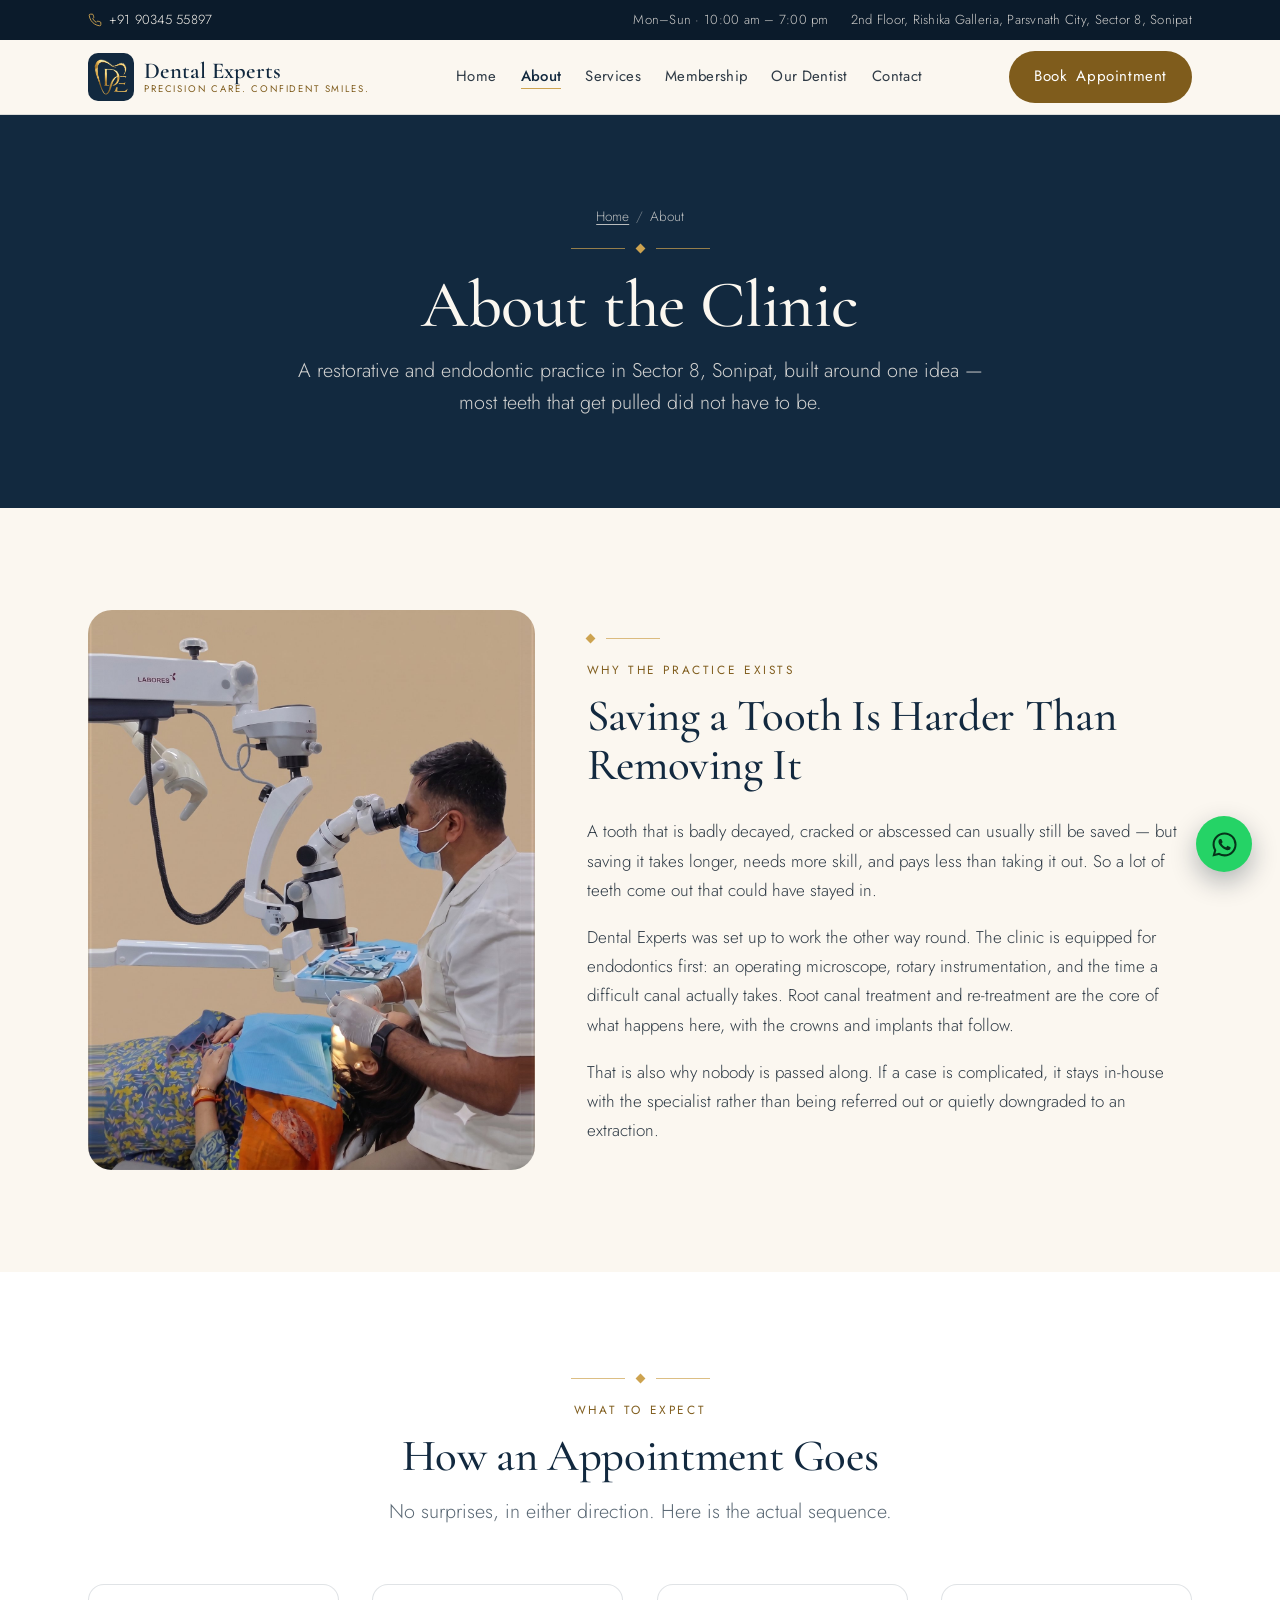
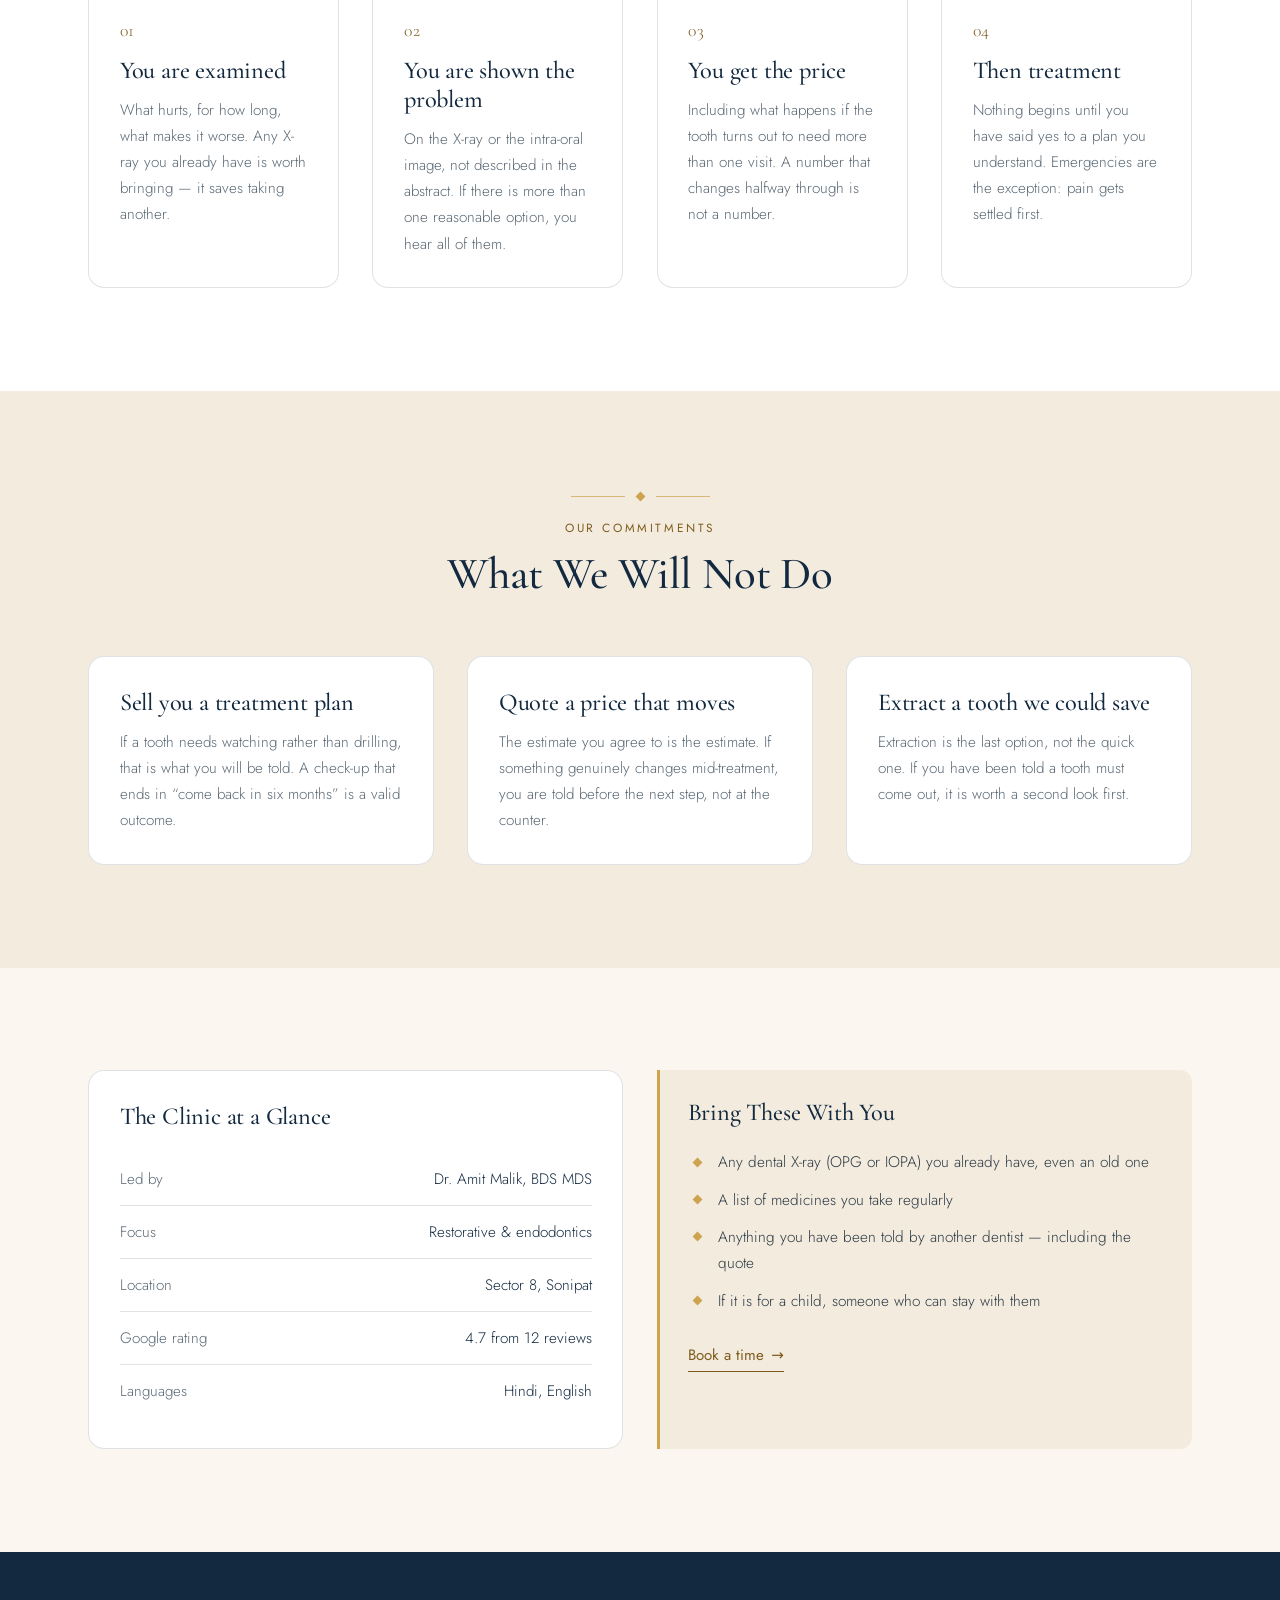
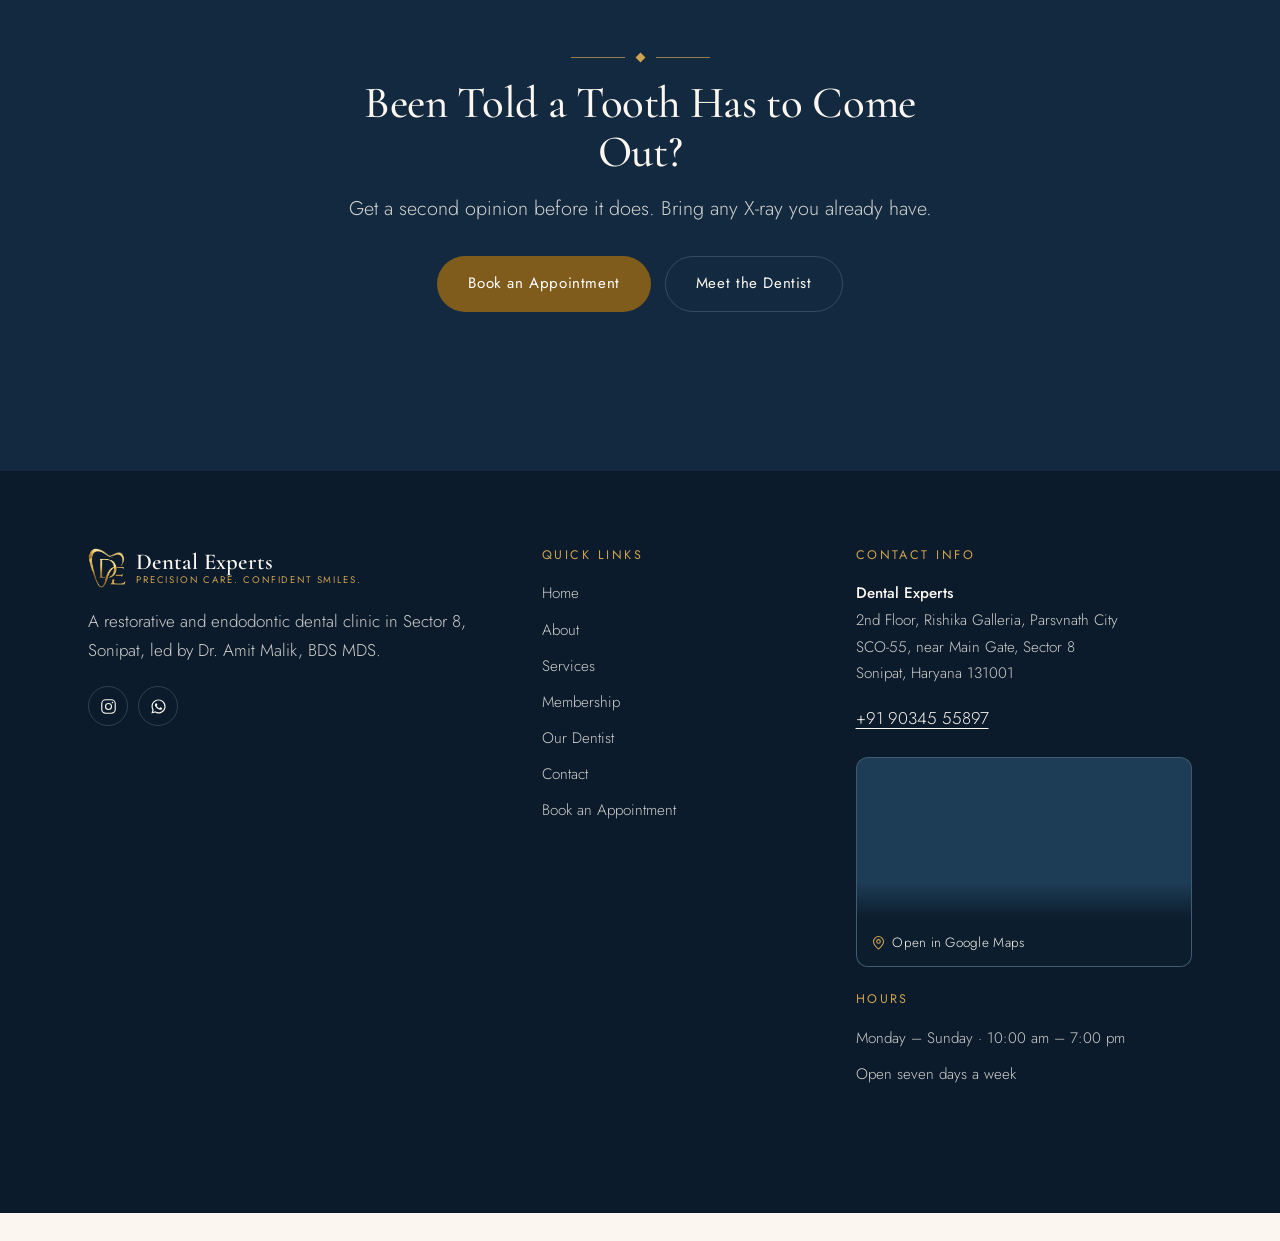
==== commit 046eba1c: "New hero photo; credential becomes BDS MDS Restorative Dentist & Micro Endodontist The hero photo is" ====
--- a/about.html
+++ b/about.html
@@ -136,7 +136,7 @@
     <div class="shell">
       <div class="team rev-split">
         <figure class="team-fig">
-          <img src="assets/img/clinic-microscope.jpg" alt="Dr. Amit Malik working at the dental operating microscope" width="1170" height="867" fetchpriority="high" style="aspect-ratio:4/5">
+          <img src="assets/img/clinic-microscope.jpg" alt="Dr. Amit Malik treating a patient at the dental operating microscope" width="1440" height="1800" fetchpriority="high" style="aspect-ratio:4/5">
         </figure>
 
         <div>
@@ -219,7 +219,7 @@
         <div class="card">
           <h3 class="d3" style="margin-bottom:.9em">The Clinic at a Glance</h3>
           <dl class="rows">
-            <div><dt>Led by</dt><dd>Dr. Amit Malik, MDS</dd></div>
+            <div><dt>Led by</dt><dd>Dr. Amit Malik, BDS MDS</dd></div>
             <div><dt>Focus</dt><dd>Restorative &amp; endodontics</dd></div>
             <div><dt>Location</dt><dd>Sector 8, Sonipat</dd></div>
             <div><dt>Google rating</dt><dd>4.7 from 12 reviews</dd></div>
@@ -265,7 +265,7 @@
           <img class="brand-mark" src="assets/img/logo-mark.png" alt="" width="128" height="135" decoding="async">
           <span class="brand-tx"><b>Dental Experts</b><span>Precision Care. Confident Smiles.</span></span>
         </a>
-        <p style="max-width:38ch">A restorative and endodontic dental clinic in Sector 8, Sonipat, led by Dr.&nbsp;Amit Malik, MDS.</p>
+        <p style="max-width:38ch">A restorative and endodontic dental clinic in Sector 8, Sonipat, led by Dr.&nbsp;Amit Malik, BDS MDS.</p>
         <div class="socials">
           <a href="https://www.instagram.com/dentalexperts.sonipat/" target="_blank" rel="noopener" aria-label="Dental Experts on Instagram">
             <svg viewBox="0 0 24 24" fill="none" stroke="currentColor" stroke-width="1.6" aria-hidden="true"><rect x="2.5" y="2.5" width="19" height="19" rx="5.5"/><circle cx="12" cy="12" r="4.2"/><circle cx="17.6" cy="6.4" r="1.1" fill="currentColor" stroke="none"/></svg>
--- a/assets/css/site.css
+++ b/assets/css/site.css
@@ -1062,3 +1062,8 @@
    description split the spare height and the buttons sat at different
    heights across a row. The button row takes only what it needs. */
 .svc-card > .svc-book { flex: none; }
+
+/* Multi-panel clinical figures (a surgical sequence, a before-and-after)
+   must not be cropped — half the story would be cut off — so they sit inside
+   the frame instead of filling it. */
+.svc-media img.fit { object-fit: contain; }
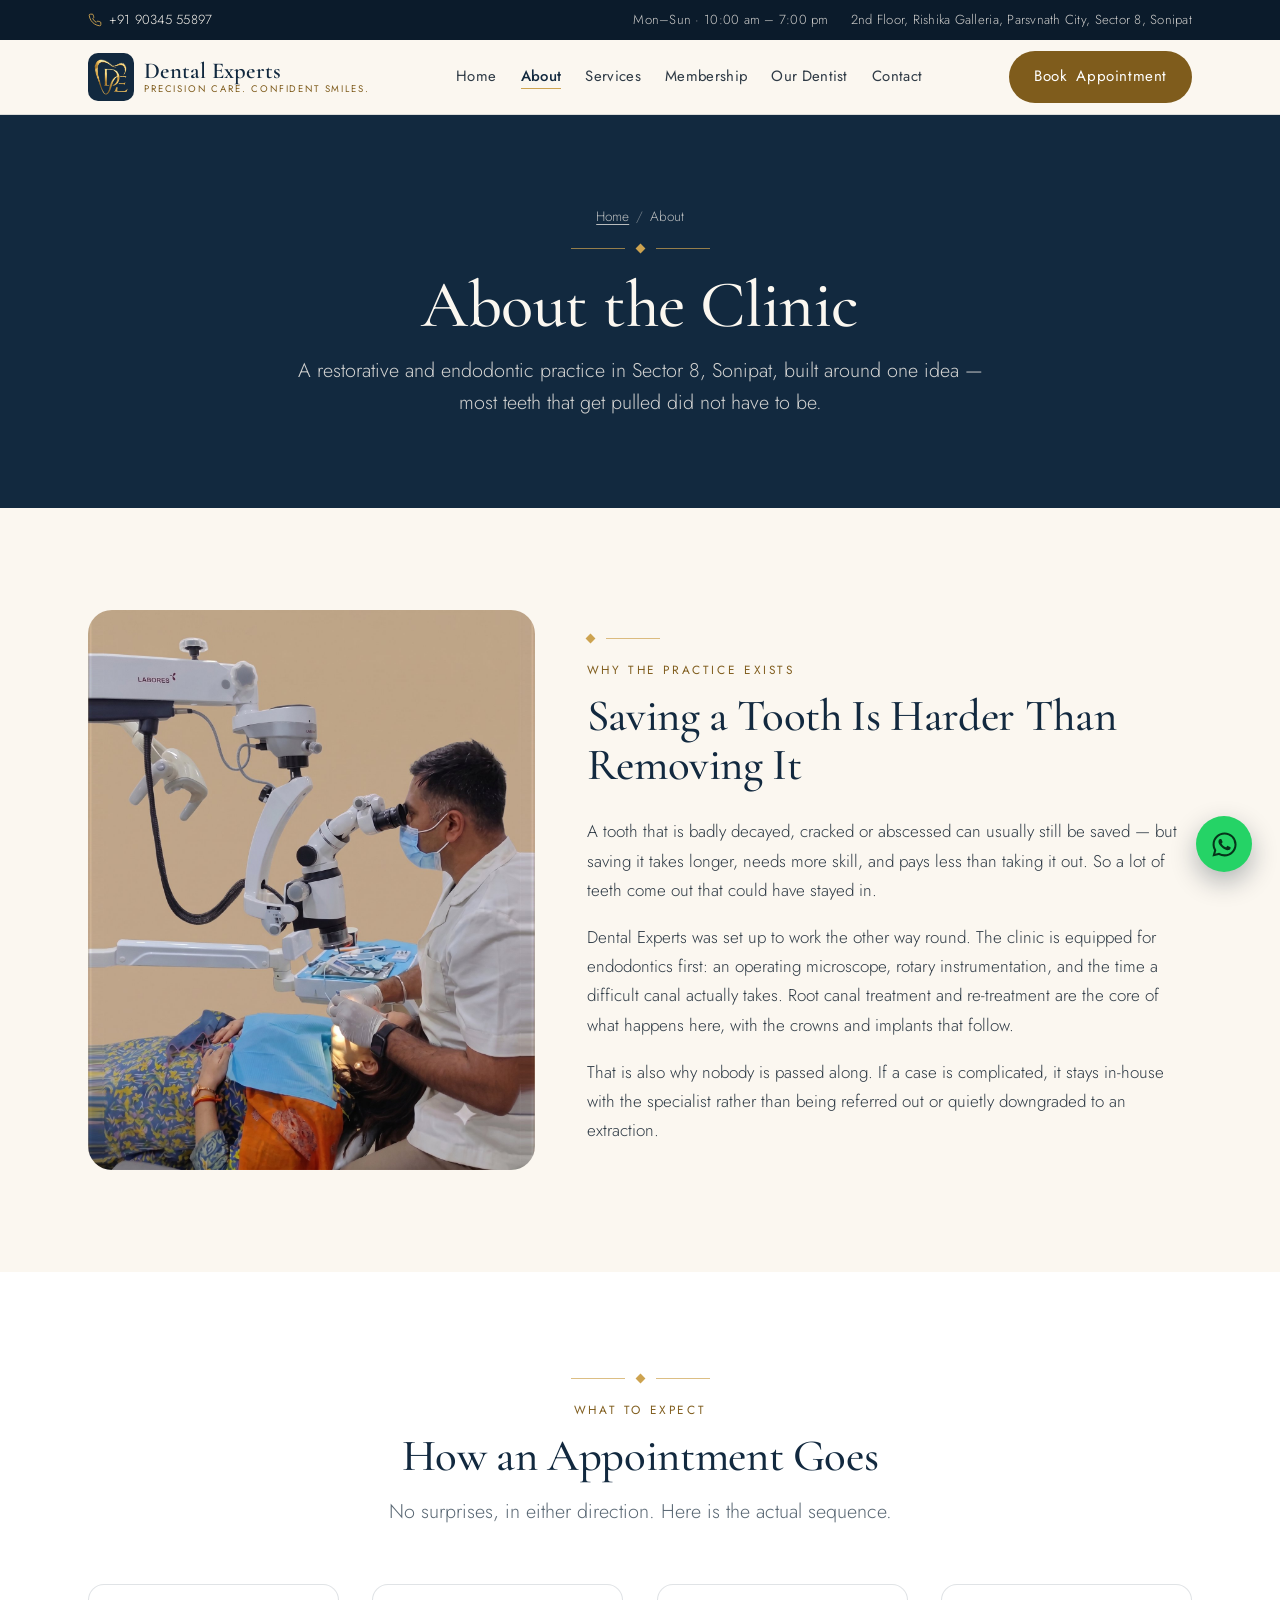
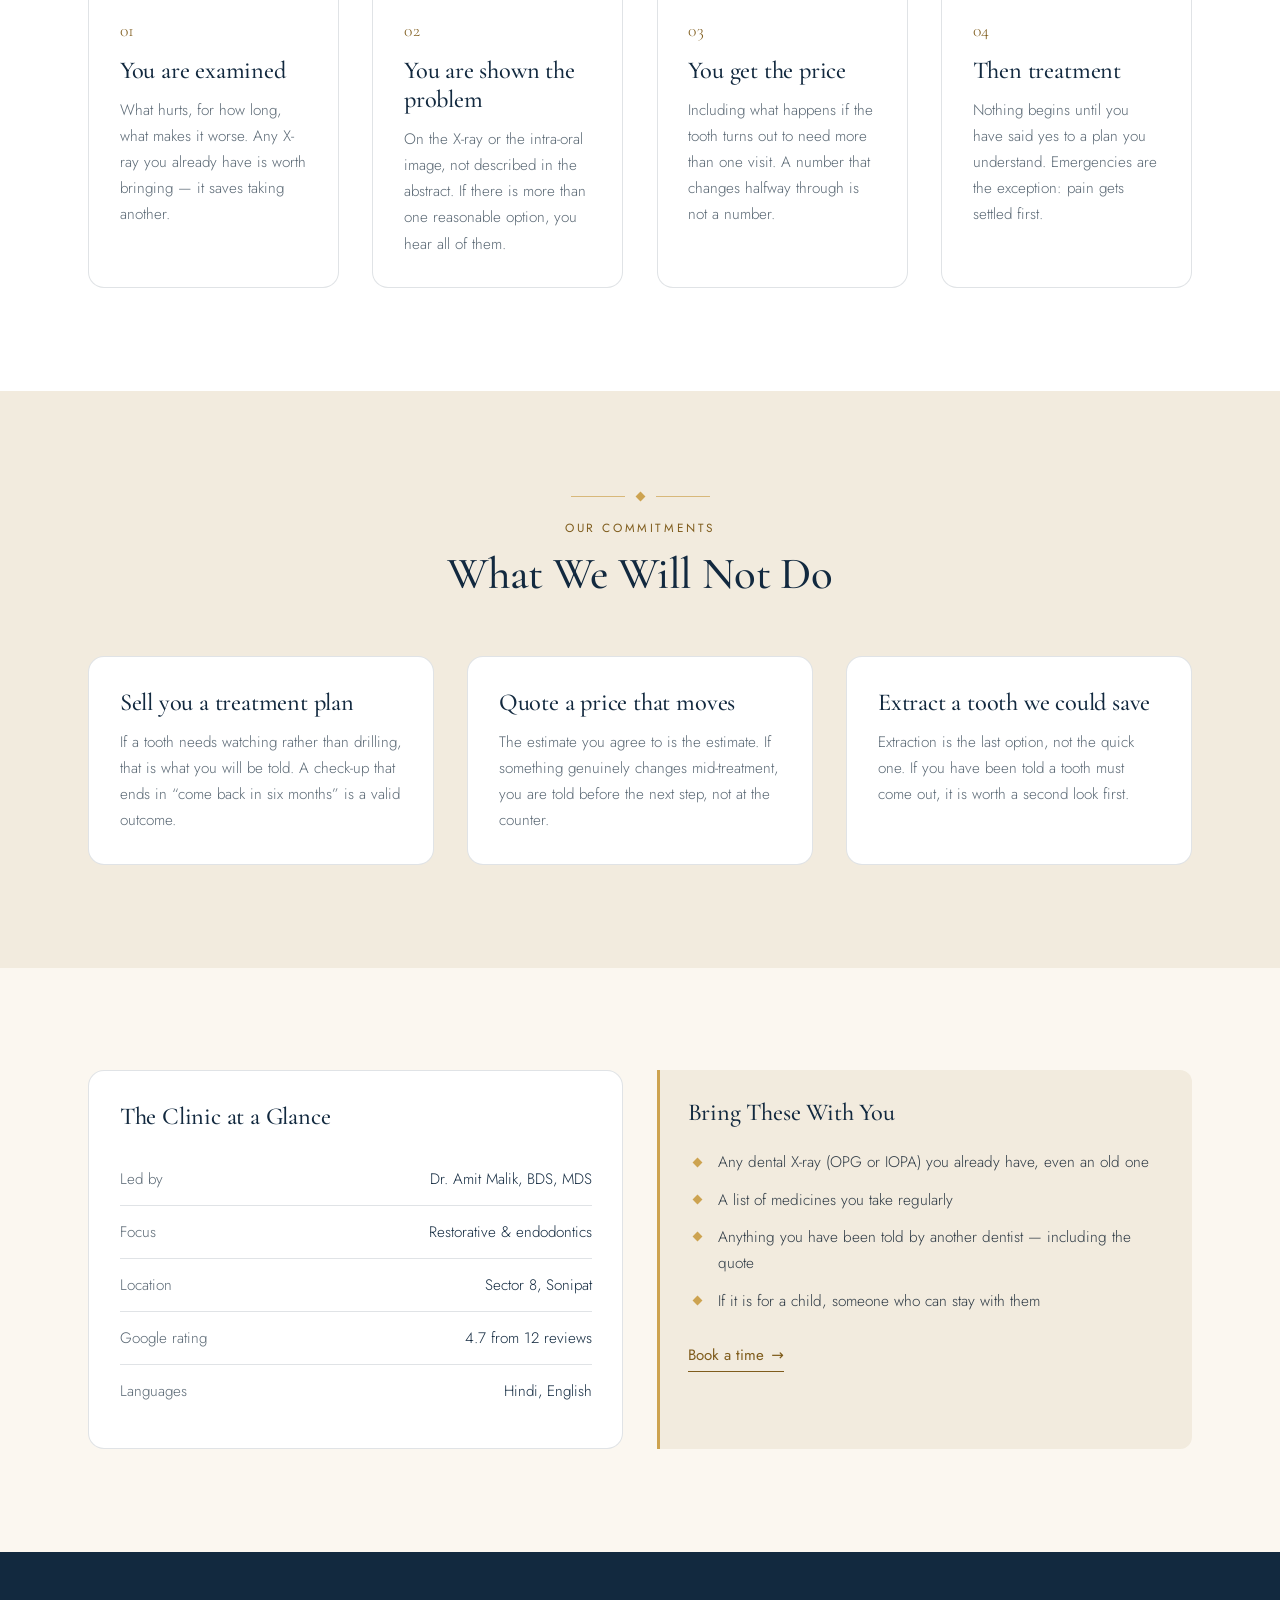
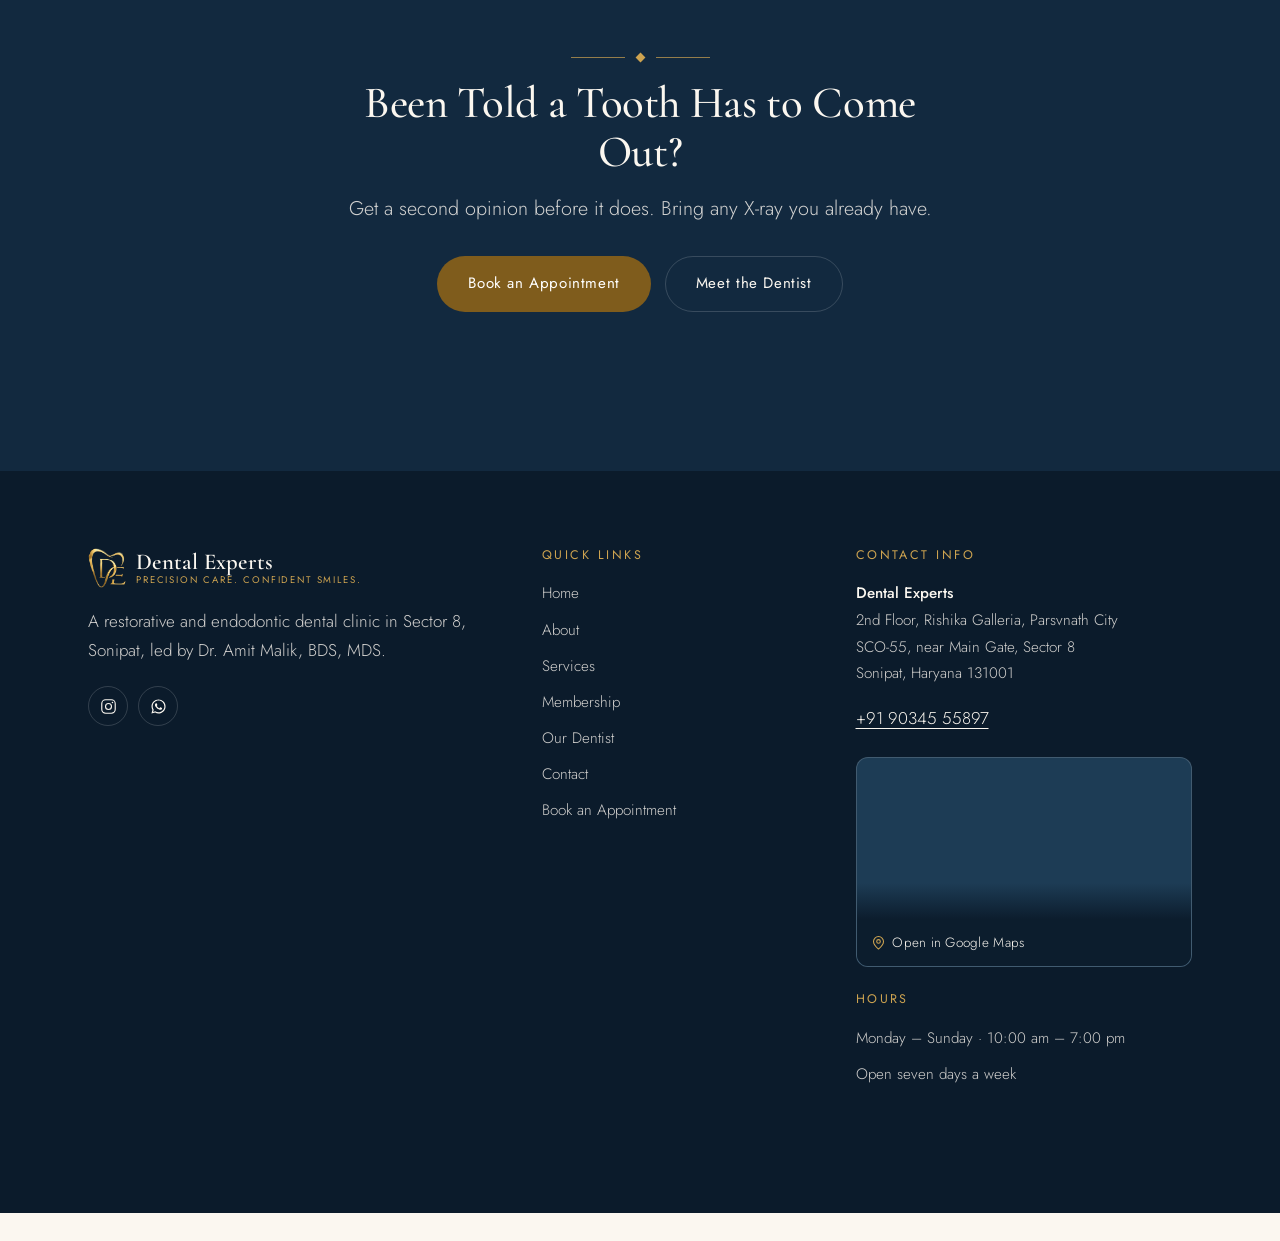
==== commit 23b4037e: "Punctuate the credential as "BDS, MDS" Comma between the two degrees, everywhere the pair appears as" ====
--- a/about.html
+++ b/about.html
@@ -219,7 +219,7 @@
         <div class="card">
           <h3 class="d3" style="margin-bottom:.9em">The Clinic at a Glance</h3>
           <dl class="rows">
-            <div><dt>Led by</dt><dd>Dr. Amit Malik, BDS MDS</dd></div>
+            <div><dt>Led by</dt><dd>Dr. Amit Malik, BDS, MDS</dd></div>
             <div><dt>Focus</dt><dd>Restorative &amp; endodontics</dd></div>
             <div><dt>Location</dt><dd>Sector 8, Sonipat</dd></div>
             <div><dt>Google rating</dt><dd>4.7 from 12 reviews</dd></div>
@@ -265,7 +265,7 @@
           <img class="brand-mark" src="assets/img/logo-mark.png" alt="" width="128" height="135" decoding="async">
           <span class="brand-tx"><b>Dental Experts</b><span>Precision Care. Confident Smiles.</span></span>
         </a>
-        <p style="max-width:38ch">A restorative and endodontic dental clinic in Sector 8, Sonipat, led by Dr.&nbsp;Amit Malik, BDS MDS.</p>
+        <p style="max-width:38ch">A restorative and endodontic dental clinic in Sector 8, Sonipat, led by Dr.&nbsp;Amit Malik, BDS, MDS.</p>
         <div class="socials">
           <a href="https://www.instagram.com/dentalexperts.sonipat/" target="_blank" rel="noopener" aria-label="Dental Experts on Instagram">
             <svg viewBox="0 0 24 24" fill="none" stroke="currentColor" stroke-width="1.6" aria-hidden="true"><rect x="2.5" y="2.5" width="19" height="19" rx="5.5"/><circle cx="12" cy="12" r="4.2"/><circle cx="17.6" cy="6.4" r="1.1" fill="currentColor" stroke="none"/></svg>
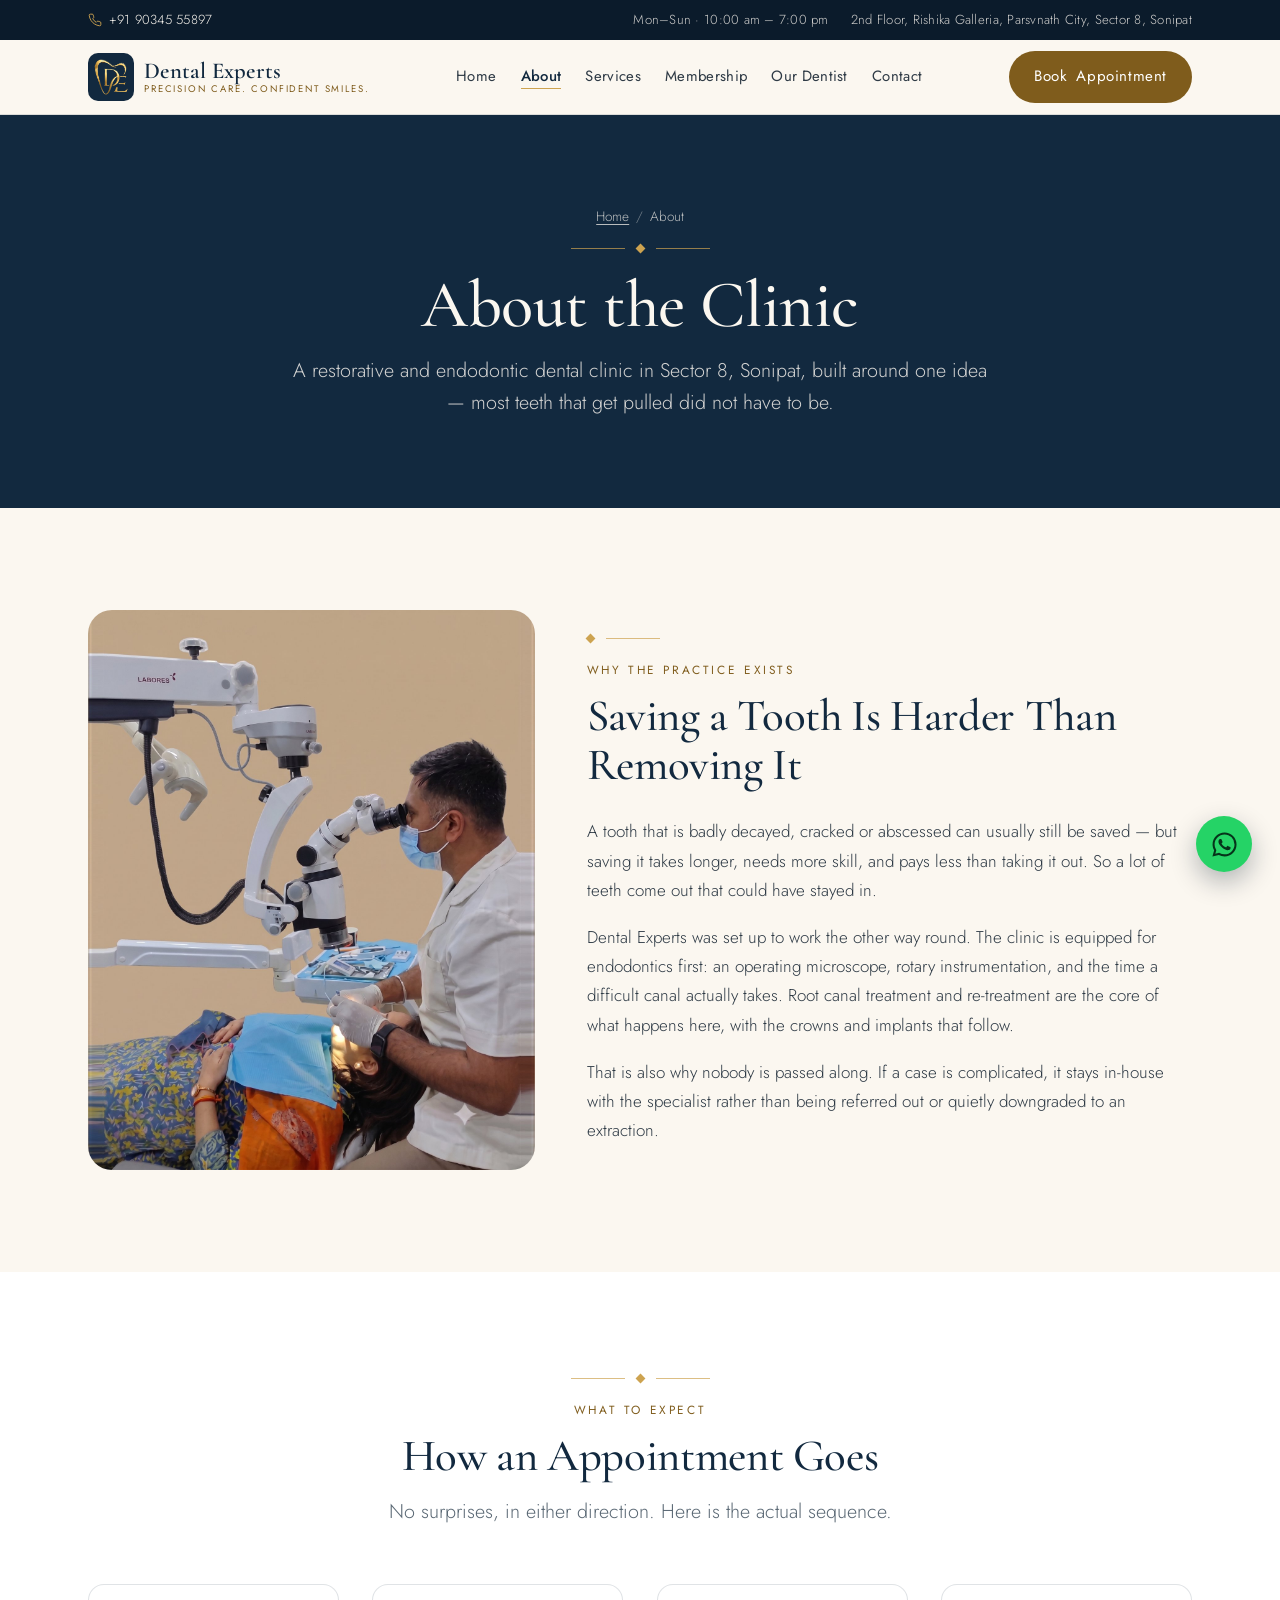
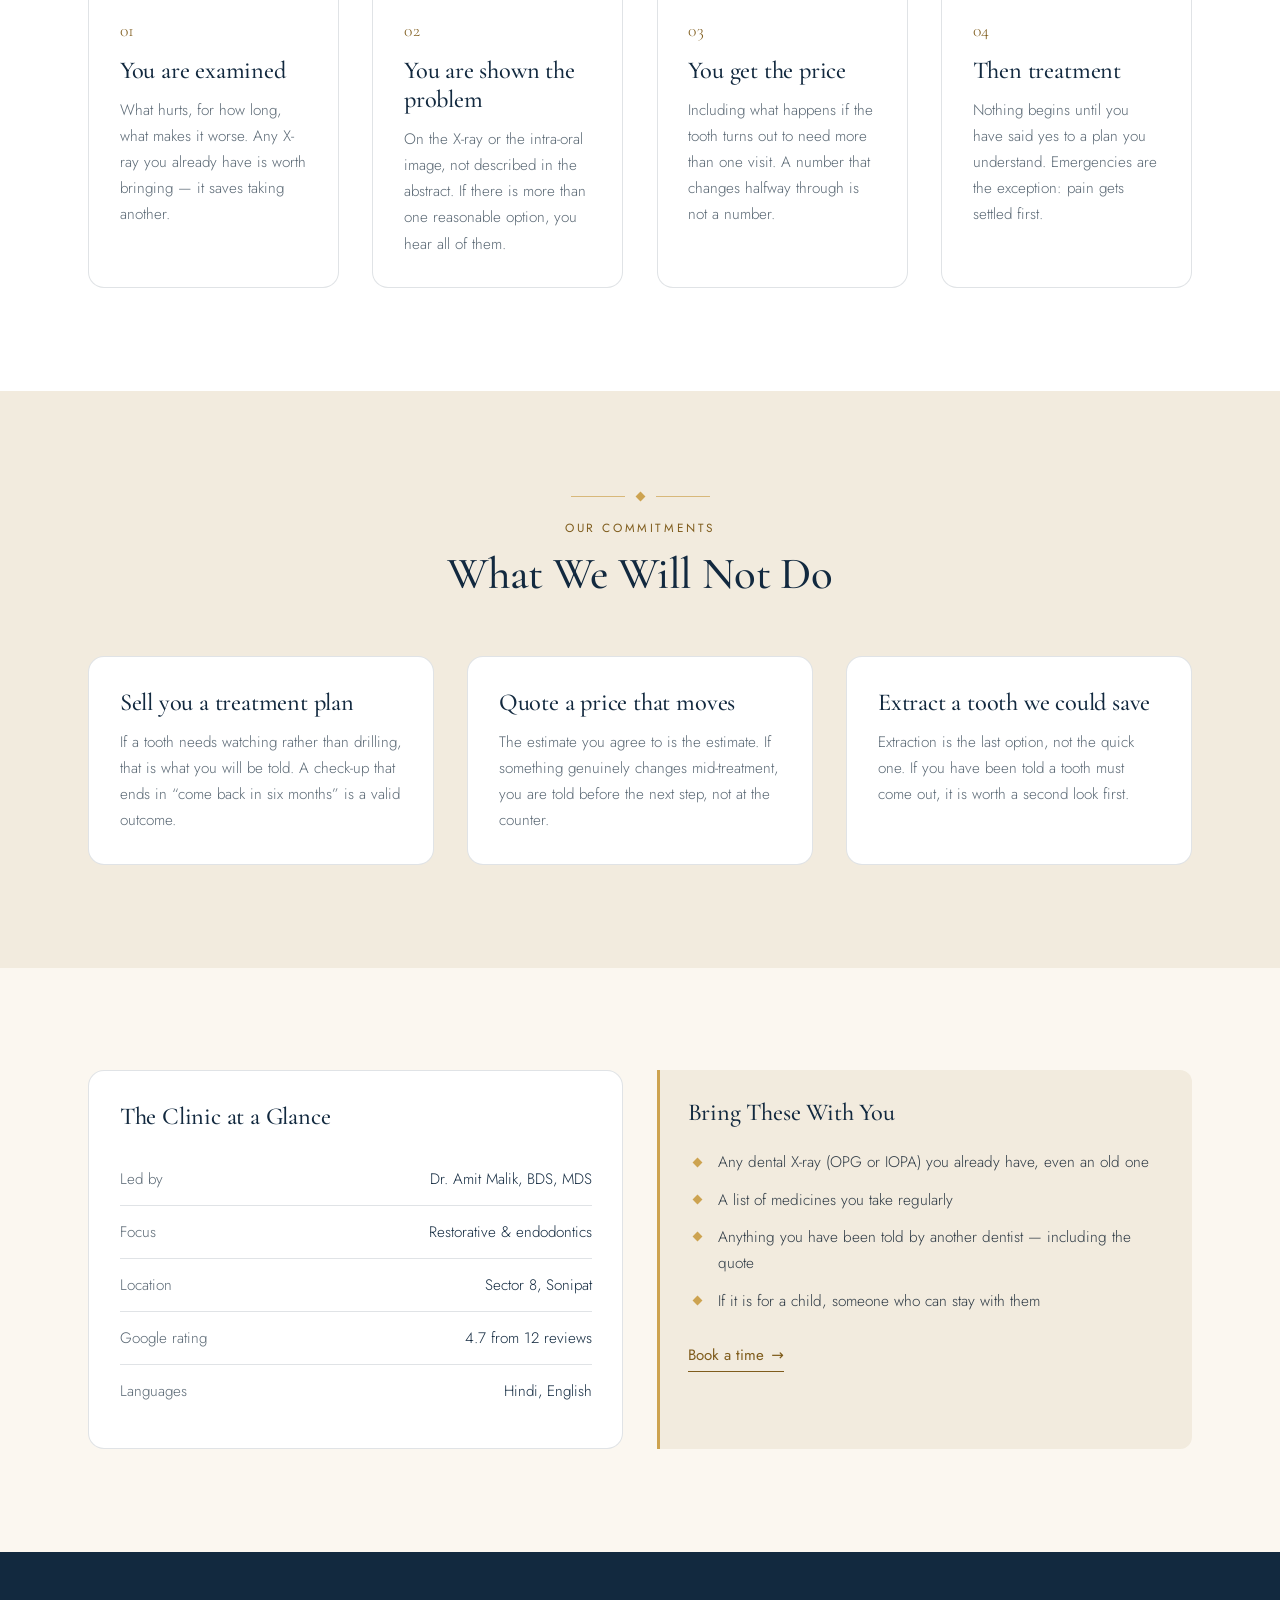
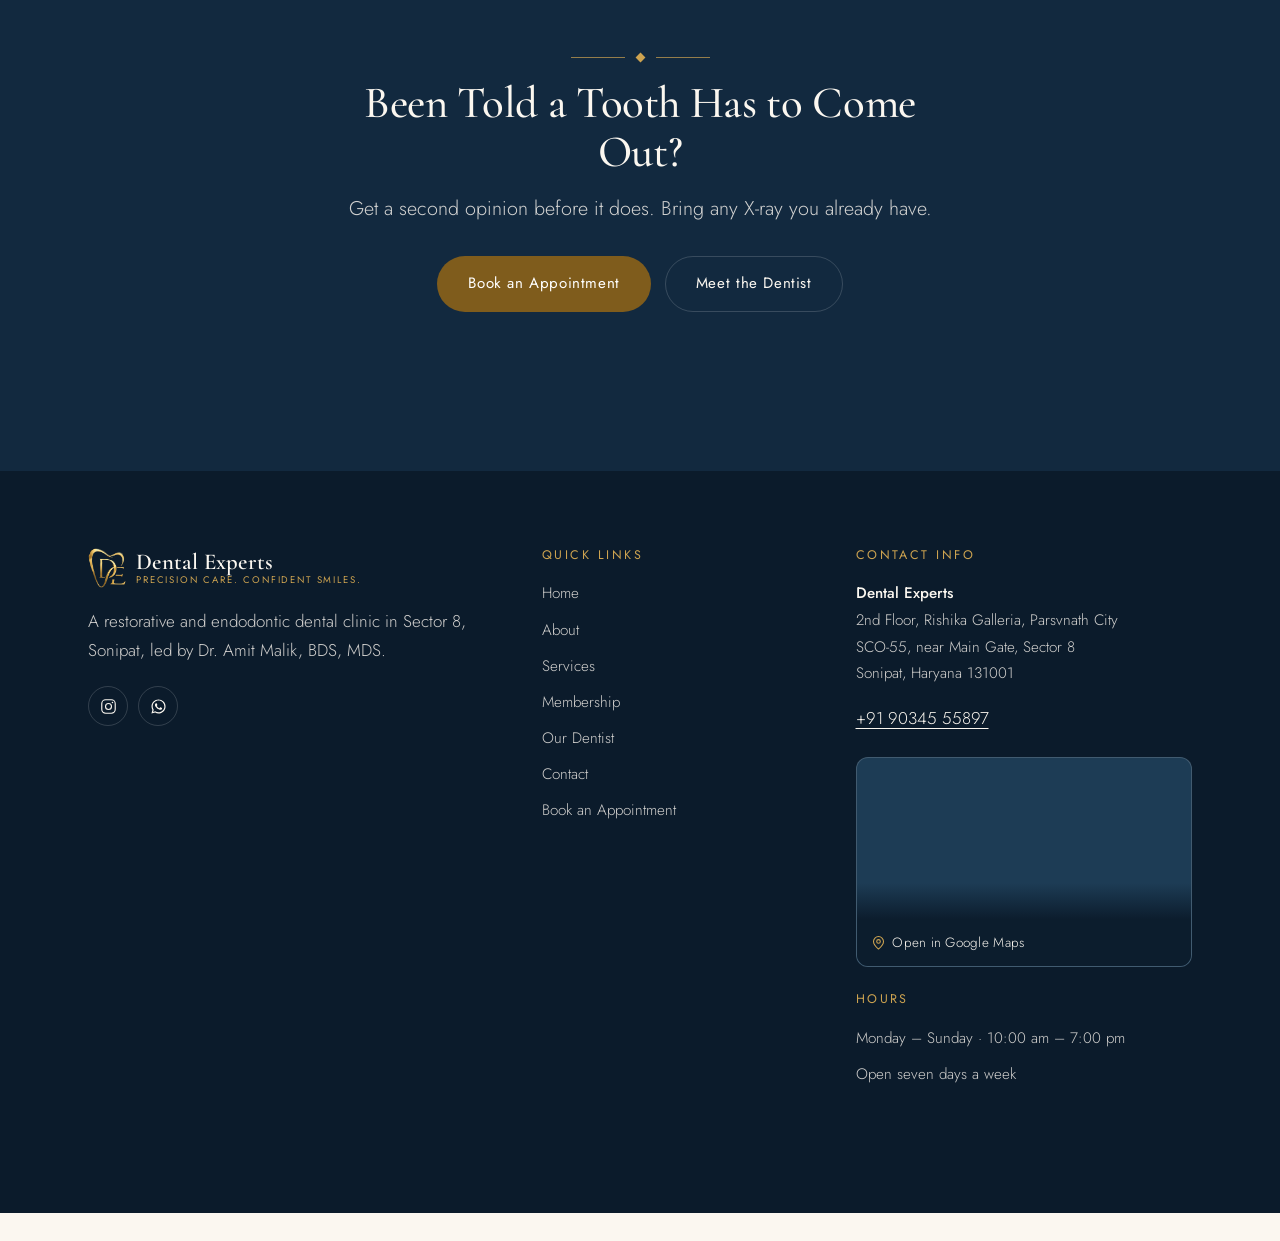
==== commit 3b1285ba: "Sharpen Sonipat dentist targeting: titles, Dentist schema, breadcrumbs Co-Authored-By: Claude Opus 5" ====
--- a/about.html
+++ b/about.html
@@ -1,25 +1,29 @@
 <!DOCTYPE html>
-<html lang="en">
+<html lang="en-IN">
 <head>
 <meta charset="utf-8">
 <meta name="viewport" content="width=device-width, initial-scale=1">
-<title>About Dental Experts | Sector 8, Sonipat</title>
-<meta name="description" content="A restorative and endodontic dental clinic in Sector 8, Sonipat. How we work and what a first appointment looks like.">
+<title>About Dental Experts | Dental Clinic in Sonipat</title>
+<meta name="description" content="Dental Experts is a restorative and endodontic dental clinic in Sector 8, Sonipat, led by Dr. Amit Malik. See how an appointment works and what we will not do.">
+<meta name="robots" content="index, follow, max-image-preview:large">
 <meta name="theme-color" content="#12293F">
 <link rel="canonical" href="https://sonipatdentalexperts.com/about.html">
 
 <meta property="og:type" content="website">
 <meta property="og:site_name" content="Dental Experts">
-<meta property="og:title" content="About Dental Experts | Sector 8, Sonipat">
-<meta property="og:description" content="A restorative and endodontic dental clinic in Sector 8, Sonipat. How we work and what a first appointment looks like.">
+<meta property="og:locale" content="en_IN">
+<meta property="og:title" content="About Dental Experts | Dental Clinic in Sonipat">
+<meta property="og:description" content="Dental Experts is a restorative and endodontic dental clinic in Sector 8, Sonipat, led by Dr. Amit Malik. See how an appointment works and what we will not do.">
 <meta property="og:url" content="https://sonipatdentalexperts.com/about.html">
 <meta property="og:image" content="https://sonipatdentalexperts.com/assets/img/og-card.png">
 <meta property="og:image:width" content="1200">
 <meta property="og:image:height" content="630">
+<meta property="og:image:alt" content="Dental Experts, Sonipat - Precision Care. Confident Smiles.">
 <meta name="twitter:card" content="summary_large_image">
-<meta name="twitter:title" content="About Dental Experts | Sector 8, Sonipat">
-<meta name="twitter:description" content="A restorative and endodontic dental clinic in Sector 8, Sonipat. How we work and what a first appointment looks like.">
+<meta name="twitter:title" content="About Dental Experts | Dental Clinic in Sonipat">
+<meta name="twitter:description" content="Dental Experts is a restorative and endodontic dental clinic in Sector 8, Sonipat, led by Dr. Amit Malik. See how an appointment works and what we will not do.">
 <meta name="twitter:image" content="https://sonipatdentalexperts.com/assets/img/og-card.png">
+<meta name="twitter:image:alt" content="Dental Experts, Sonipat - Precision Care. Confident Smiles.">
 
 <link rel="icon" href="assets/img/favicon.png" sizes="48x48">
 <link rel="apple-touch-icon" href="assets/img/apple-touch-icon.png">
@@ -38,10 +42,27 @@
 <script type="application/ld+json">
 {
   "@context": "https://schema.org",
-  "@type": "BreadcrumbList",
-  "itemListElement": [
-    { "@type": "ListItem", "position": 1, "name": "Home", "item": "https://sonipatdentalexperts.com/" },
-    { "@type": "ListItem", "position": 2, "name": "About", "item": "https://sonipatdentalexperts.com/about.html" }
+  "@graph": [
+    {
+      "@type": "AboutPage",
+      "@id": "https://sonipatdentalexperts.com/about.html#webpage",
+      "url": "https://sonipatdentalexperts.com/about.html",
+      "name": "About Dental Experts | Dental Clinic in Sonipat",
+      "inLanguage": "en-IN",
+      "isPartOf": { "@id": "https://sonipatdentalexperts.com/#website" },
+      "about": { "@id": "https://sonipatdentalexperts.com/#business" },
+      "publisher": { "@id": "https://sonipatdentalexperts.com/#business" },
+      "primaryImageOfPage": "https://sonipatdentalexperts.com/assets/img/clinic-microscope.jpg",
+      "breadcrumb": { "@id": "https://sonipatdentalexperts.com/about.html#breadcrumb" }
+    },
+    {
+      "@type": "BreadcrumbList",
+      "@id": "https://sonipatdentalexperts.com/about.html#breadcrumb",
+      "itemListElement": [
+        { "@type": "ListItem", "position": 1, "name": "Home", "item": "https://sonipatdentalexperts.com/" },
+        { "@type": "ListItem", "position": 2, "name": "About", "item": "https://sonipatdentalexperts.com/about.html" }
+      ]
+    }
   ]
 }
 </script>
@@ -127,7 +148,7 @@
       <p class="crumb"><a href="index.html">Home</a><i>/</i>About</p>
       <div class="orn" aria-hidden="true"><i></i></div>
       <h1 class="d1">About the Clinic</h1>
-      <p class="lede">A restorative and endodontic practice in Sector 8, Sonipat, built around one idea &mdash; most teeth that get pulled did not have to be.</p>
+      <p class="lede">A restorative and endodontic dental clinic in Sector 8, Sonipat, built around one idea &mdash; most teeth that get pulled did not have to be.</p>
     </div>
   </section>
 
@@ -136,7 +157,7 @@
     <div class="shell">
       <div class="team rev-split">
         <figure class="team-fig">
-          <img src="assets/img/clinic-microscope.jpg" alt="Dr. Amit Malik treating a patient at the dental operating microscope" width="1440" height="1800" fetchpriority="high" style="aspect-ratio:4/5">
+          <img src="assets/img/clinic-microscope.jpg" alt="Dr. Amit Malik treating a patient at the dental operating microscope at Dental Experts, Sonipat" width="1440" height="1800" fetchpriority="high" style="aspect-ratio:4/5">
         </figure>
 
         <div>
